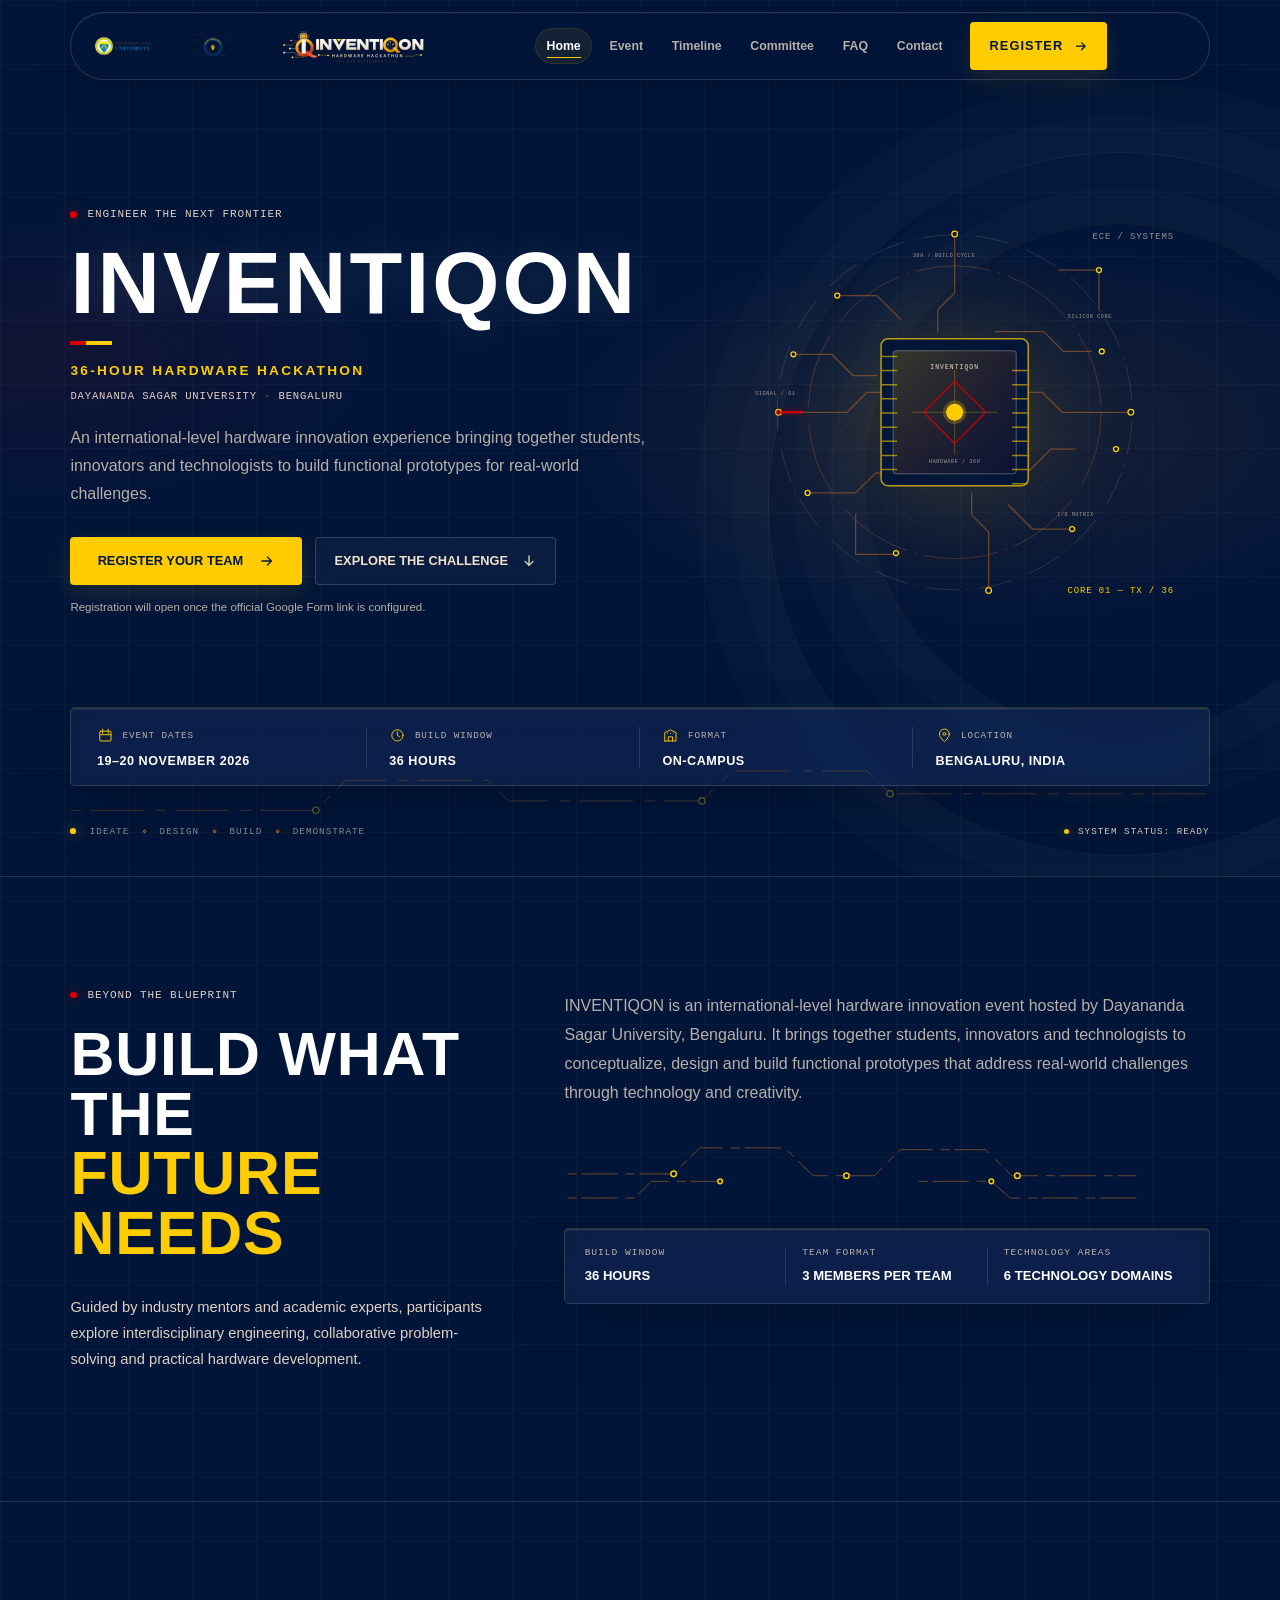
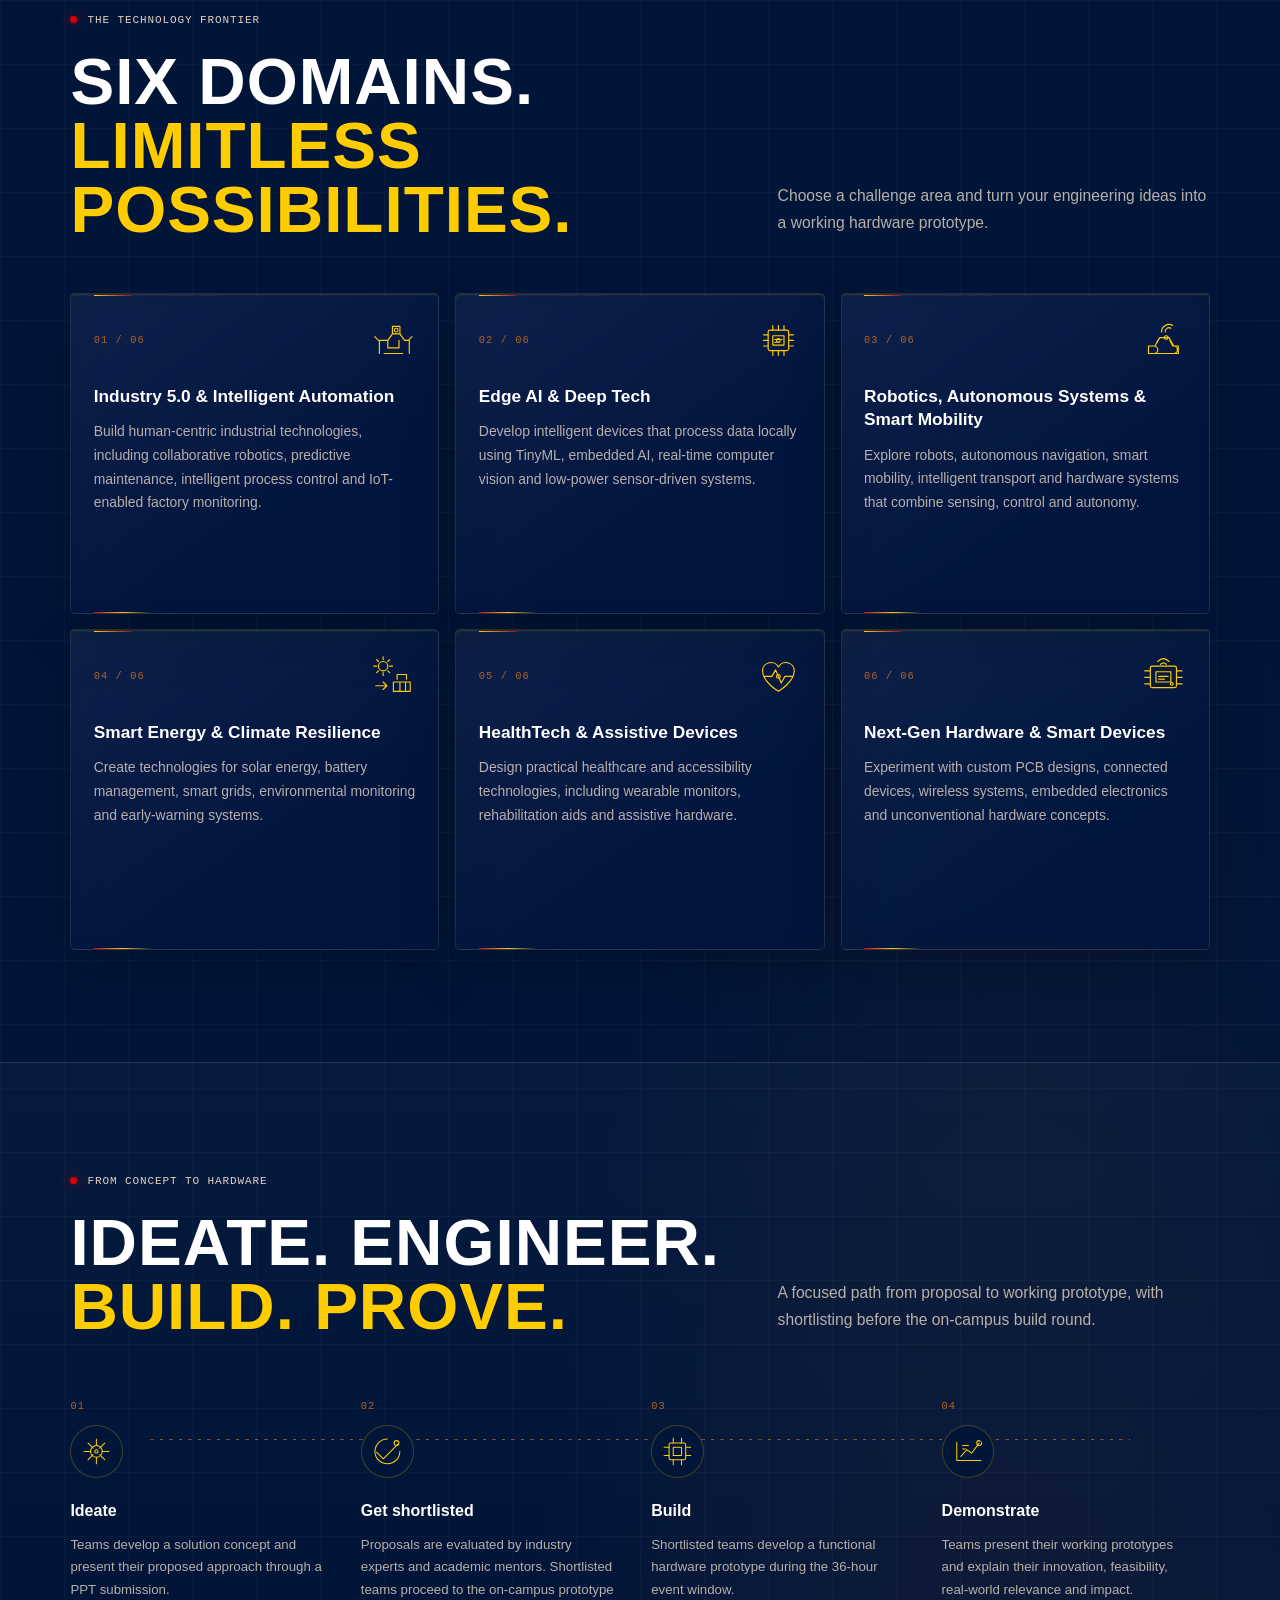
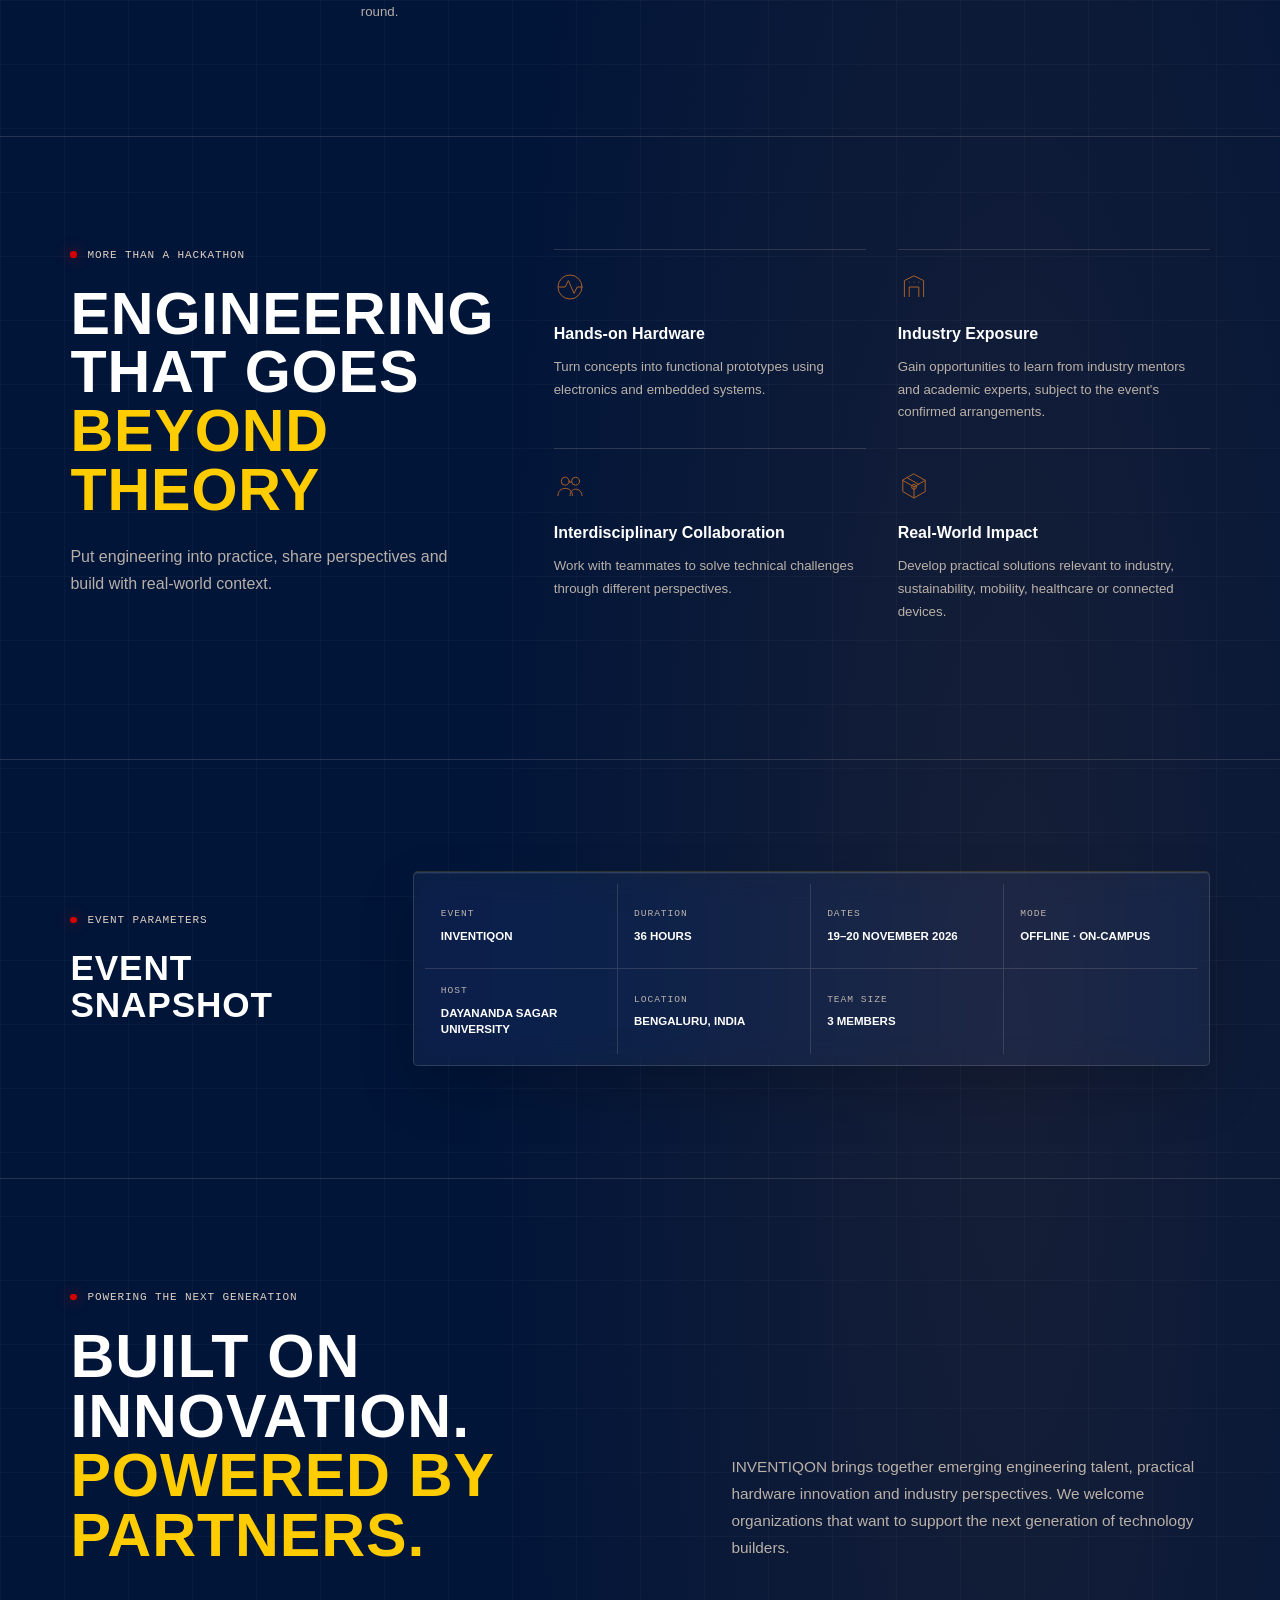
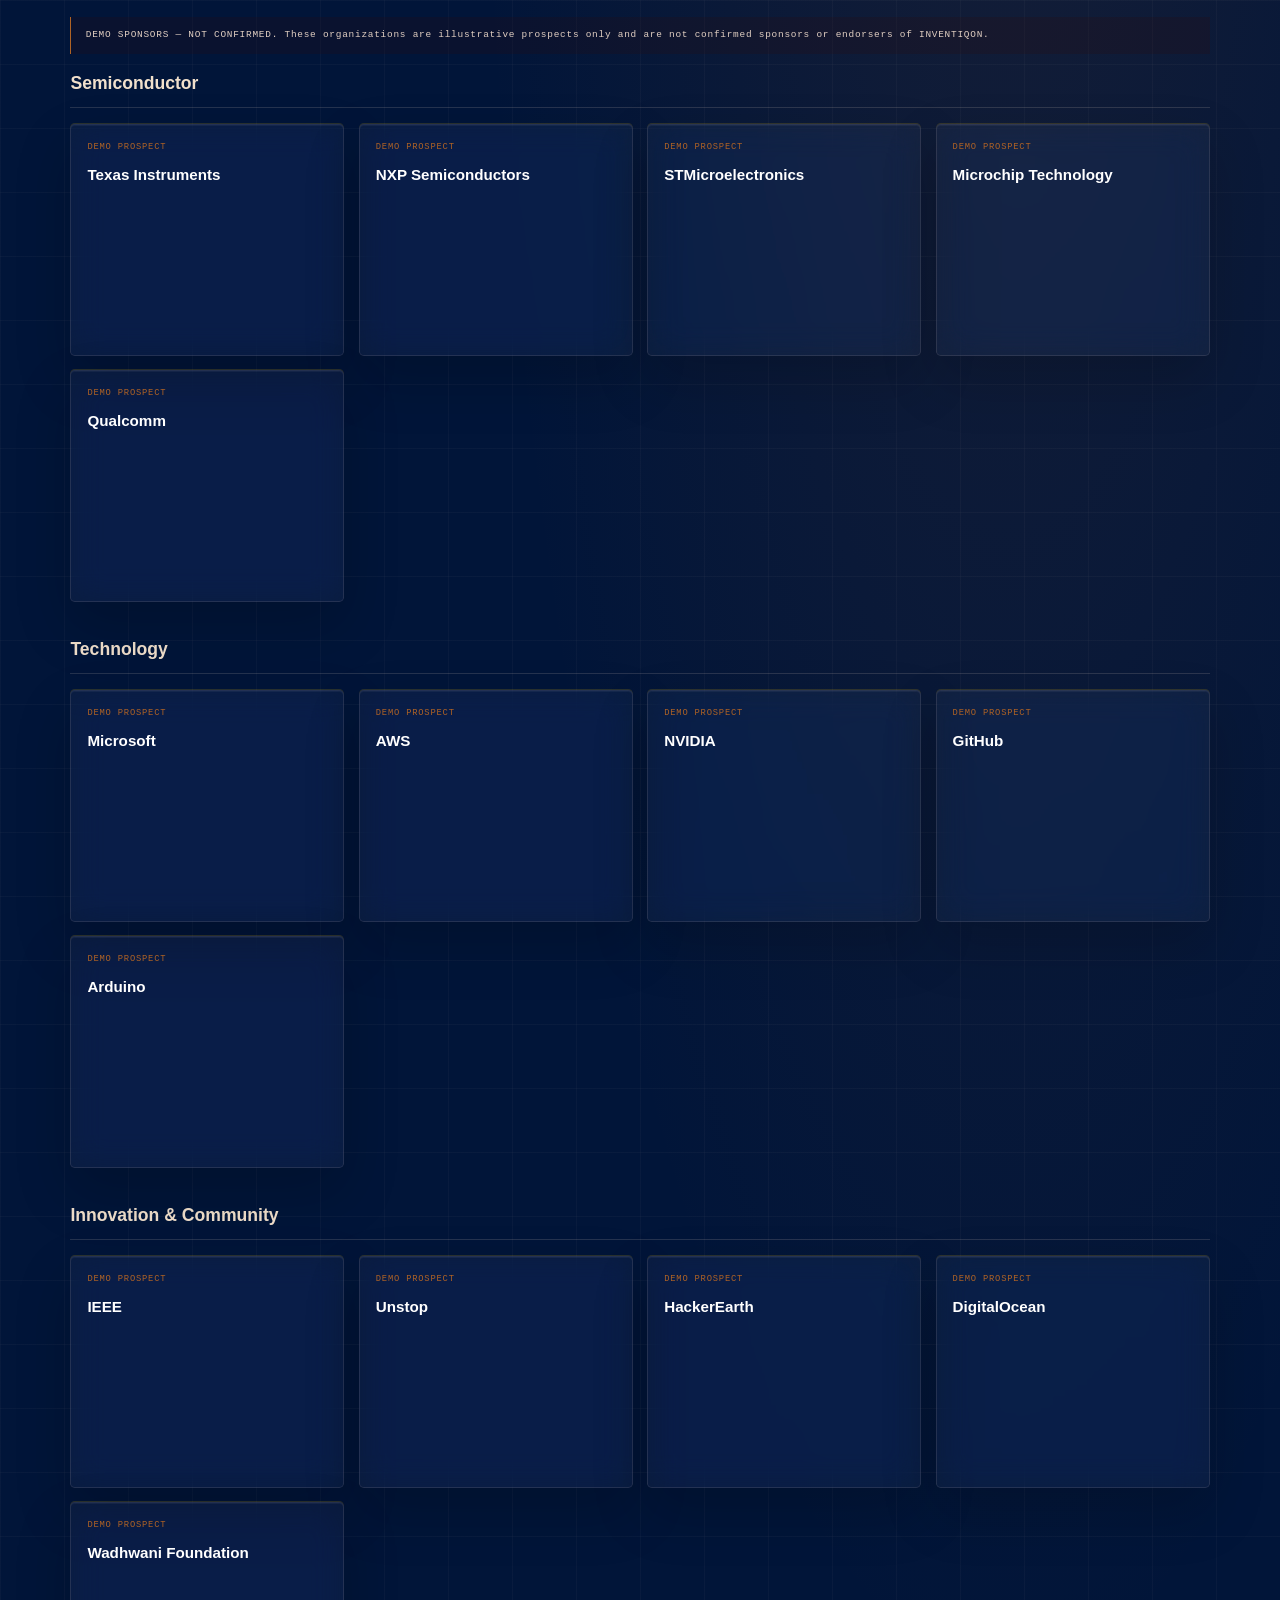
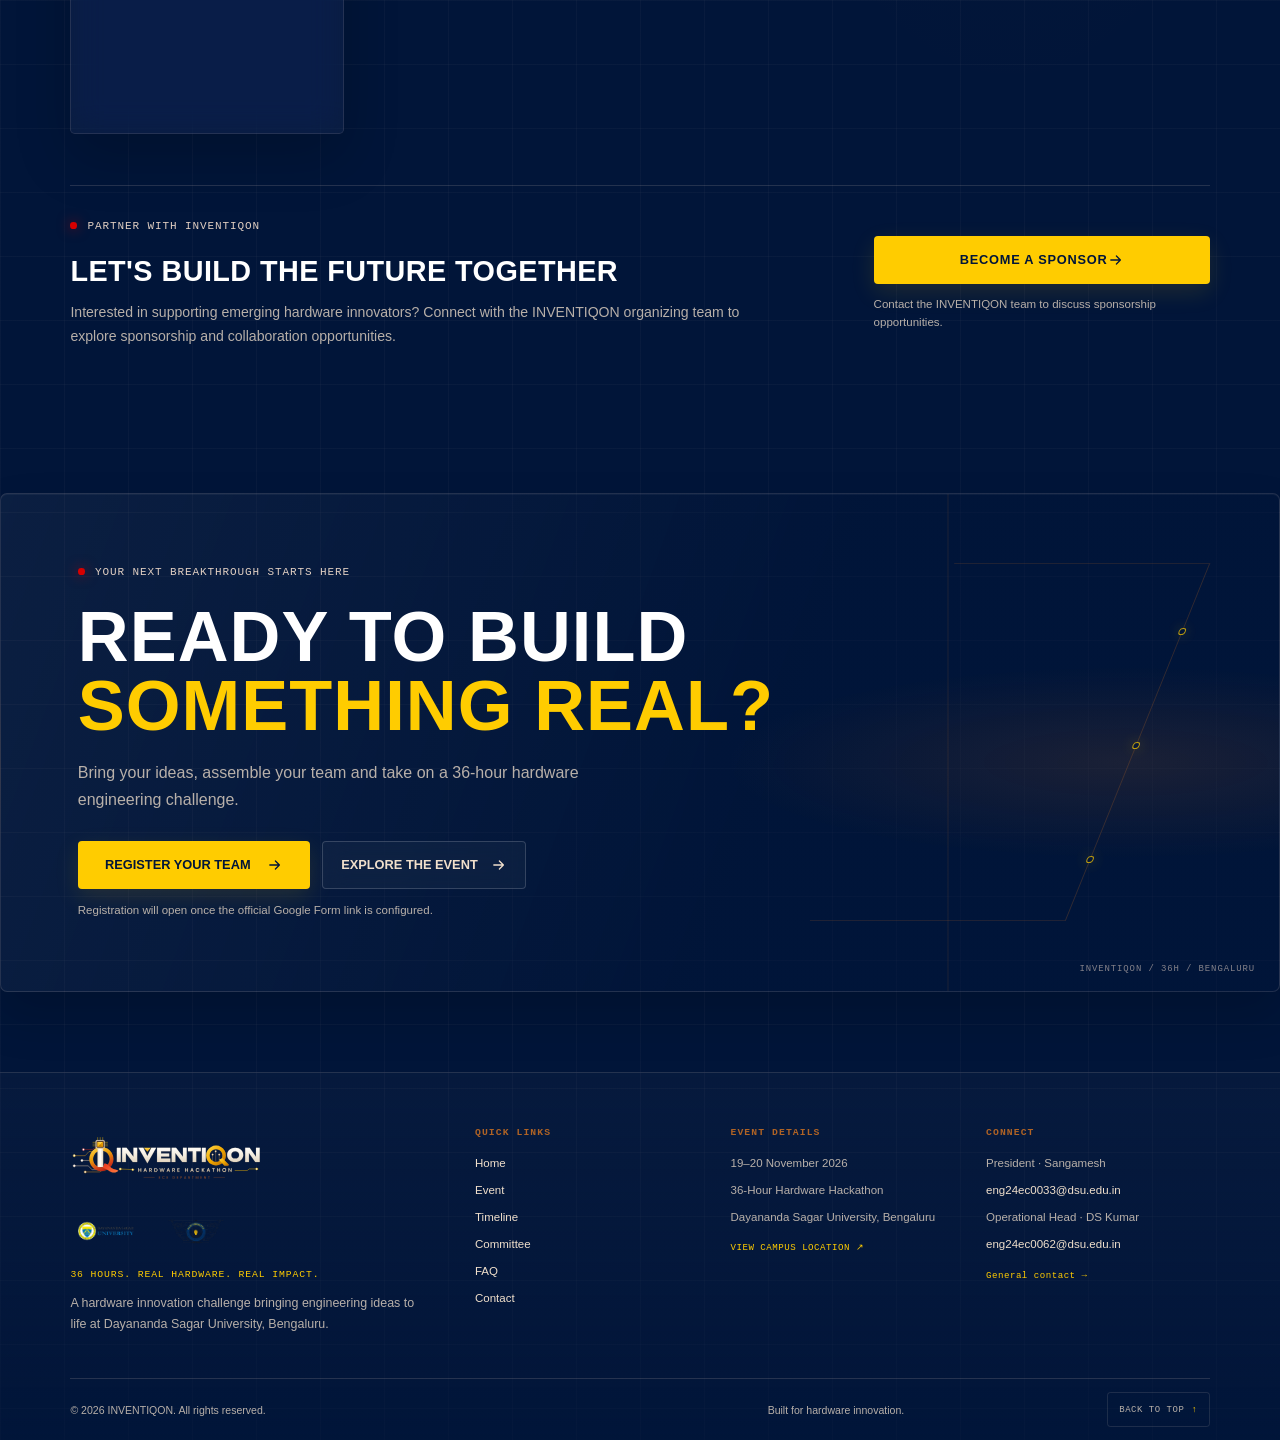
==== index.html @ 77118f6e "Initial commit" ====
<!doctype html>
<html lang="en">
<head>
  <meta charset="utf-8">
  <meta name="viewport" content="width=device-width, initial-scale=1">
  <meta name="theme-color" content="#011539">
  <link rel="icon" type="image/svg+xml" href="assets/images/inventiqon-favicon.svg">
  <meta name="description" content="INVENTIQON is a 36-hour hardware hackathon at Dayananda Sagar University, Bengaluru, on 19–20 November 2026.">
  <title>INVENTIQON | Hardware, in motion</title>
  <link rel="stylesheet" href="css/style.css">
  <link rel="stylesheet" href="css/components.css">
  <link rel="stylesheet" href="css/responsive.css">
  <script src="js/animations.js"></script>
  <script src="js/config.js" defer></script>
  <script src="js/main.js" defer></script>
</head>
<body data-page="home">
  <p class="visually-hidden" data-loader-announcement role="status" aria-live="polite" aria-atomic="true">Preparing the INVENTIQON experience.</p>
  <div class="system-loader" data-system-loader data-loader-stage="0" aria-hidden="true">
    <div class="loader-grid"></div>
    <div class="loader-light-sweep"></div>
    <svg class="loader-circuit" viewBox="0 0 1440 900" preserveAspectRatio="none" focusable="false">
      <g class="loader-traces" fill="none" stroke-linecap="round" stroke-linejoin="round">
        <path d="M-20 260h220l58 58h175l50-50h155" />
        <path d="M1460 210h-196l-74 74h-110l-45 45h-95" />
        <path d="M-20 650h242l82-82h132l55-55h112" />
        <path d="M1460 690h-244l-72-72h-105l-64-64h-93" />
        <path d="M720 -20v135l-44 44v96" />
        <path d="M720 920V790l54-54v-92" />
      </g>
      <g class="loader-nodes">
        <circle cx="200" cy="260" r="4" /><circle cx="638" cy="326" r="4" />
        <circle cx="1176" cy="210" r="4" /><circle cx="940" cy="374" r="4" />
        <circle cx="222" cy="650" r="4" /><circle cx="603" cy="513" r="4" />
        <circle cx="1216" cy="690" r="4" /><circle cx="882" cy="554" r="4" />
        <circle cx="720" cy="211" r="4" /><circle cx="774" cy="644" r="4" />
      </g>
    </svg>
    <div class="loader-content">
      <p class="loader-kicker">HARDWARE / DEEP TECH / 2026</p>
      <img class="loader-logo" src="assets/images/inventiqon-logo.svg" alt="INVENTIQON Logo">
      <p class="loader-subtitle">36-HOUR HARDWARE HACKATHON</p>
      <p class="loader-host">DAYANANDA SAGAR UNIVERSITY <span aria-hidden="true">·</span> BENGALURU</p>
      <div class="loader-power" aria-hidden="true">
        <div class="loader-track"><span class="loader-track-fill"></span><i></i><i></i><i></i><i></i></div>
        <div class="loader-stages">
          <span class="is-current">INITIALIZING SYSTEM</span>
          <span>CALIBRATING CIRCUITS</span>
          <span>SYSTEM READY</span>
        </div>
      </div>
    </div>
    <span class="loader-scanline" aria-hidden="true"></span>
  </div>

  <a class="skip-link" href="#main-content">Skip to content</a>

  <header class="site-header" id="page-top" data-site-header>
    <a class="brand" href="index.html" aria-label="INVENTIQON home">
      <span class="institution-logos">
        <span class="institution-logo-item"><img class="institution-logo-image" src="assets/images/logos/dsu-logo.png" alt="Dayananda Sagar University logo"><span class="institution-logo-name"></span></span>
        <span class="institution-logo-item"><img class="institution-logo-image" src="assets/images/logos/ece-club-logo.png" alt="ECE Technical Club logo"><span class="institution-logo-name"></span></span>
      </span>
      <img class="brand-logo" src="assets/images/inventiqon-logo.svg" alt="INVENTIQON Logo">
    </a>
    <nav class="site-nav" id="primary-navigation" aria-label="Main navigation">
      <div class="nav-links">
        <a class="nav-link" data-nav="home" href="index.html">Home</a>
        <a class="nav-link" data-nav="event" href="event.html">Event</a>
        <a class="nav-link" data-nav="timeline" href="timeline.html">Timeline</a>
        <a class="nav-link" data-nav="committee" href="committee.html">Committee</a>
        <a class="nav-link" data-nav="faq" href="faq.html">FAQ</a>
        <a class="nav-link" data-nav="contact" href="contact.html">Contact</a>
      </div>
      <div class="nav-actions">
        <button class="button button-primary nav-register" data-registration-trigger data-registration-message="nav-registration-status" type="button" aria-describedby="nav-registration-status">
          <span>REGISTER</span>
          <svg aria-hidden="true" viewBox="0 0 20 20" focusable="false"><path d="M3.5 10h12m-5-5 5 5-5 5" /></svg>
        </button>
        <span class="nav-registration-note visually-hidden" id="nav-registration-status" data-registration-status role="status" aria-live="polite" aria-atomic="true">Registration will open once the official Google Form link is configured.</span>
      </div>
    </nav>
    <button class="menu-toggle" type="button" aria-label="Open navigation menu" aria-expanded="false" aria-controls="primary-navigation">
      <span class="menu-icon" aria-hidden="true"><span></span><span></span></span>
    </button>
  </header>

  <main id="main-content">
    <section class="hero-section page-shell" aria-labelledby="hero-title">
      <div class="hero-atmosphere" aria-hidden="true"></div>
      <div class="hero-copy reveal-stagger">
        <p class="eyebrow" data-reveal><span class="signal-dot" aria-hidden="true"></span> ENGINEER THE NEXT FRONTIER</p>
        <h1 class="hero-title" id="hero-title" data-reveal>INVENTIQON</h1>
        <p class="hero-event-type" data-reveal>36-HOUR HARDWARE HACKATHON</p>
        <p class="hero-host" data-reveal>DAYANANDA SAGAR UNIVERSITY <span aria-hidden="true">·</span> BENGALURU</p>
        <p class="hero-description" data-reveal>An international-level hardware innovation experience bringing together students, innovators and technologists to build functional prototypes for real-world challenges.</p>
        <div class="hero-actions" data-reveal>
          <button class="button button-primary register-button" data-registration-trigger data-registration-message="registration-status" type="button" aria-describedby="registration-status">
            <span>REGISTER YOUR TEAM</span>
            <svg aria-hidden="true" viewBox="0 0 20 20" focusable="false"><path d="M3.5 10h12m-5-5 5 5-5 5" /></svg>
          </button>
          <a class="button button-secondary" href="#challenge">
            <span>EXPLORE THE CHALLENGE</span>
            <svg aria-hidden="true" viewBox="0 0 20 20" focusable="false"><path d="M10 3.5v12m-5-5 5 5 5-5" /></svg>
          </a>
        </div>
        <p class="registration-note" id="registration-status" data-registration-status role="status" aria-live="polite">Registration will open once the official Google Form link is configured.</p>
      </div>

      <figure class="hero-visual animate-fade-in" data-reveal aria-label="Original INVENTIQON microchip and circuit illustration">
        <svg class="chip-illustration" viewBox="0 0 720 620" role="img" aria-labelledby="chip-title chip-description" focusable="false">
          <title id="chip-title">INVENTIQON hardware innovation core</title>
          <desc id="chip-description">A central semiconductor die connected to concentric circuit rings, fine board traces and signal nodes.</desc>
          <defs>
            <linearGradient id="die-light" x1="0" y1="0" x2="1" y2="1">
              <stop offset="0" stop-color="#FFCC00" stop-opacity="0.2" />
              <stop offset="1" stop-color="#D70000" stop-opacity="0.04" />
            </linearGradient>
            <radialGradient id="core-light">
              <stop offset="0" stop-color="#FFCC00" stop-opacity="0.16" />
              <stop offset="1" stop-color="#011539" stop-opacity="0" />
            </radialGradient>
          </defs>
          <circle class="chip-halo" cx="360" cy="310" r="286" />
          <circle class="chip-ring chip-ring-outer" cx="360" cy="310" r="251" />
          <circle class="chip-ring chip-ring-mid" cx="360" cy="310" r="207" />
          <circle class="chip-ring chip-ring-inner" cx="360" cy="310" r="163" />
          <circle class="chip-core-glow" cx="360" cy="310" r="160" />
          <g class="chip-traces">
            <path d="M111 310H208l28-28h39m334 28h-97l-28-28h-39" />
            <path d="M132 228h54l30 30h34m280 104h-34l-30 30h-54" />
            <path d="M194 145h56l34 34m152 262 34 34h56" />
            <path d="M360 58v83l-24 24v31m48 228v31l24 24v83" />
            <path d="M152 424h68l28-28h39m266-172h-39l-28-28h-68" />
            <path d="M507 109h57v57m-344 288v57h57" />
          </g>
          <g class="chip-nodes">
            <circle cx="111" cy="310" r="4" /><circle cx="609" cy="310" r="4" />
            <circle cx="132" cy="228" r="3.5" /><circle cx="588" cy="362" r="3.5" />
            <circle cx="194" cy="145" r="3.5" /><circle cx="526" cy="475" r="3.5" />
            <circle cx="360" cy="58" r="4" /><circle cx="408" cy="562" r="4" />
            <circle cx="152" cy="424" r="3.5" /><circle cx="568" cy="224" r="3.5" />
            <circle cx="564" cy="109" r="3.5" /><circle cx="277" cy="509" r="3.5" />
          </g>
          <path class="chip-signal" d="M109 310h115l24-24h42" />
          <g class="chip-die">
            <rect class="die-frame" x="256" y="206" width="208" height="208" rx="10" />
            <rect class="die-inner" x="273" y="223" width="174" height="174" rx="4" />
            <path class="die-cross" d="M300 310h120M360 250v120" />
            <path class="die-diamond" d="m360 266 44 44-44 44-44-44z" />
            <circle class="die-node" cx="360" cy="310" r="12" />
            <text class="die-label" x="360" y="249" text-anchor="middle">INVENTIQON</text>
            <text class="die-code" x="360" y="382" text-anchor="middle">HARDWARE / 36H</text>
            <path class="die-pin" d="M278 231h-20m20 20h-20m20 20h-20m20 20h-20m20 20h-20m20 20h-20m20 20h-20m20 20h-20m20 20h-20m184-140h20m-20 20h20m-20 20h20m-20 20h20m-20 20h20m-20 20h20m-20 20h20m-20 20h20m-20 20h20" />
          </g>
          <g class="chip-annotation">
            <text x="78" y="286">SIGNAL / 01</text>
            <text x="520" y="177">SILICON CORE</text>
            <text x="505" y="457">I/O MATRIX</text>
            <text x="301" y="91">36H / BUILD CYCLE</text>
          </g>
        </svg>
        <span class="visual-index visual-index-top" aria-hidden="true">ECE / SYSTEMS</span>
        <span class="visual-index visual-index-bottom" aria-hidden="true">CORE 01 — TX / 36</span>
      </figure>

      <dl class="hero-facts glass-panel" aria-label="Event details" data-reveal>
        <div class="hero-fact">
          <dt>
            <svg aria-hidden="true" viewBox="0 0 24 24" focusable="false"><rect x="4" y="6" width="16" height="14" rx="1" /><path d="M8 3v6m8-6v6M4 11h16" /></svg>
            EVENT DATES
          </dt>
          <dd>19–20 NOVEMBER 2026</dd>
          <svg class="sponsor-heading-circuit" viewBox="0 0 1440 120" aria-hidden="true" focusable="false"><path d="M0 82h310l38-38h180l26 26h245l38-38h171l29 29h403"/><circle cx="310" cy="82" r="4"/><circle cx="799" cy="70" r="4"/><circle cx="1037" cy="61" r="4"/></svg>
        </div>
        <div class="hero-fact">
          <dt>
            <svg aria-hidden="true" viewBox="0 0 24 24" focusable="false"><circle cx="12" cy="12" r="8" /><path d="M12 7v5l3 2" /></svg>
            BUILD WINDOW
          </dt>
          <dd>36 HOURS</dd>
        </div>
        <div class="hero-fact">
          <dt>
            <svg aria-hidden="true" viewBox="0 0 24 24" focusable="false"><path d="M4 20V8l8-4 8 4v12H4Z" /><path d="M9 20v-6h6v6M8 9h.01M12 9h.01M16 9h.01" /></svg>
            FORMAT
          </dt>
          <dd>ON-CAMPUS</dd>
        </div>
        <div class="hero-fact">
          <dt>
            <svg aria-hidden="true" viewBox="0 0 24 24" focusable="false"><path d="M19 10c0 5-7 11-7 11S5 15 5 10a7 7 0 1 1 14 0Z" /><circle cx="12" cy="10" r="2" /></svg>
            LOCATION
          </dt>
          <dd>BENGALURU, INDIA</dd>
        </div>
      </dl>

      <div class="hero-microstrip" aria-label="Ideate, design, build, demonstrate. System status ready.">
        <p><span class="microstrip-light" aria-hidden="true"></span> IDEATE <i></i> DESIGN <i></i> BUILD <i></i> DEMONSTRATE</p>
        <p class="system-ready"><span aria-hidden="true"></span> SYSTEM STATUS: READY</p>
      </div>
    </section>

    <section class="challenge-section page-shell" id="challenge" aria-labelledby="challenge-title">
      <div class="challenge-heading" data-reveal>
        <p class="eyebrow"><span class="signal-dot" aria-hidden="true"></span> BEYOND THE BLUEPRINT</p>
        <h2 id="challenge-title">BUILD WHAT THE<br><span>FUTURE NEEDS</span></h2>
        <p class="challenge-supporting">Guided by industry mentors and academic experts, participants explore interdisciplinary engineering, collaborative problem-solving and practical hardware development.</p>
      </div>
      <div class="challenge-content">
        <p class="challenge-description" data-reveal>INVENTIQON is an international-level hardware innovation event hosted by Dayananda Sagar University, Bengaluru. It brings together students, innovators and technologists to conceptualize, design and build functional prototypes that address real-world challenges through technology and creativity.</p>
        <svg class="challenge-schematic" viewBox="0 0 620 86" aria-hidden="true" focusable="false">
          <path d="M4 44h114l28-28h92l30 30h66l28-28h92l28 28h134" />
          <path d="M4 70h72l18-18h74m214 0h78l20 18h136" />
          <circle cx="118" cy="44" r="3" /><circle cx="304" cy="46" r="3" /><circle cx="488" cy="46" r="3" />
          <circle cx="168" cy="52" r="2.5" /><circle cx="460" cy="52" r="2.5" />
        </svg>
        <dl class="challenge-stats glass-panel reveal-stagger" aria-label="Event at a glance">
          <div class="challenge-stat reveal-on-scroll"><dt>BUILD WINDOW</dt><dd>36 HOURS</dd></div>
          <div class="challenge-stat reveal-on-scroll"><dt>TEAM FORMAT</dt><dd>3 MEMBERS PER TEAM</dd></div>
          <div class="challenge-stat reveal-on-scroll"><dt>TECHNOLOGY AREAS</dt><dd>6 TECHNOLOGY DOMAINS</dd></div>
        </dl>
      </div>
    </section>

    <section class="domains-section page-shell" id="domains" aria-labelledby="domains-title">
      <header class="section-heading" data-reveal>
        <div>
          <p class="eyebrow"><span class="signal-dot" aria-hidden="true"></span> THE TECHNOLOGY FRONTIER</p>
          <h2 id="domains-title">SIX DOMAINS.<br><span>LIMITLESS POSSIBILITIES.</span></h2>
        </div>
        <p class="section-intro">Choose a challenge area and turn your engineering ideas into a working hardware prototype.</p>
      </header>
      <div class="domain-cards reveal-stagger">
        <article class="domain-card glass-panel reveal-on-scroll">
          <div class="domain-card-top"><span class="domain-number">01 / 06</span><svg class="domain-icon" aria-hidden="true" viewBox="0 0 48 48" focusable="false"><path d="M9 38V24h9l5-7h8l5 7h5v14M18 24v8h12v-8M14 38h20M23 17V9h8v8M8 24l-4-4m36 4 4-4"/><circle cx="27" cy="13" r="2"/></svg></div>
          <h3>Industry 5.0 &amp; Intelligent Automation</h3>
          <p>Build human-centric industrial technologies, including collaborative robotics, predictive maintenance, intelligent process control and IoT-enabled factory monitoring.</p>
          <span class="domain-card-signal" aria-hidden="true"></span>
        </article>
        <article class="domain-card glass-panel reveal-on-scroll">
          <div class="domain-card-top"><span class="domain-number">02 / 06</span><svg class="domain-icon" aria-hidden="true" viewBox="0 0 48 48" focusable="false"><rect x="13" y="13" width="22" height="22" rx="2"/><path d="M18 19h12v10H18zM20 23h8m-8 3h5M18 8v5m6-5v5m6-5v5m-12 22v5m6-5v5m6-5v5M8 18h5m-5 6h5m-5 6h5m22-12h5m-5 6h5m-5 6h5"/><circle cx="24" cy="24" r="2"/></svg></div>
          <h3>Edge AI &amp; Deep Tech</h3>
          <p>Develop intelligent devices that process data locally using TinyML, embedded AI, real-time computer vision and low-power sensor-driven systems.</p>
          <span class="domain-card-signal" aria-hidden="true"></span>
        </article>
        <article class="domain-card glass-panel reveal-on-scroll">
          <div class="domain-card-top"><span class="domain-number">03 / 06</span><svg class="domain-icon" aria-hidden="true" viewBox="0 0 48 48" focusable="false"><path d="M8 30h7l5-9h10l5 9h5v8H8zM15 30l3-6m16 6-3-6M14 38a4 4 0 1 0 0-8m21 8a4 4 0 1 0 0-8M22 15a8 8 0 0 1 12-7m-8 7a4 4 0 0 1 6-4"/><circle cx="27" cy="21" r="2"/></svg></div>
          <h3>Robotics, Autonomous Systems &amp; Smart Mobility</h3>
          <p>Explore robots, autonomous navigation, smart mobility, intelligent transport and hardware systems that combine sensing, control and autonomy.</p>
          <span class="domain-card-signal" aria-hidden="true"></span>
        </article>
        <article class="domain-card glass-panel reveal-on-scroll">
          <div class="domain-card-top"><span class="domain-number">04 / 06</span><svg class="domain-icon" aria-hidden="true" viewBox="0 0 48 48" focusable="false"><circle cx="13" cy="13" r="5"/><path d="M13 3v3m0 14v3M3 13h3m14 0h3m-17-7 2 2m10 10 2 2m0-14-2 2M8 18l-2 2M24 30h18v10H24zM28 27v-5h10v5m-7 3v10m6-10v10M5 34h12m-4-4 4 4-4 4"/></svg></div>
          <h3>Smart Energy &amp; Climate Resilience</h3>
          <p>Create technologies for solar energy, battery management, smart grids, environmental monitoring and early-warning systems.</p>
          <span class="domain-card-signal" aria-hidden="true"></span>
        </article>
        <article class="domain-card glass-panel reveal-on-scroll">
          <div class="domain-card-top"><span class="domain-number">05 / 06</span><svg class="domain-icon" aria-hidden="true" viewBox="0 0 48 48" focusable="false"><path d="M24 40S7 30 7 18a9 9 0 0 1 17-4 9 9 0 0 1 17 4c0 12-17 22-17 22Z"/><path d="M9 24h8l4-7 6 14 4-7h8"/><circle cx="24" cy="24" r="2"/></svg></div>
          <h3>HealthTech &amp; Assistive Devices</h3>
          <p>Design practical healthcare and accessibility technologies, including wearable monitors, rehabilitation aids and assistive hardware.</p>
          <span class="domain-card-signal" aria-hidden="true"></span>
        </article>
        <article class="domain-card glass-panel reveal-on-scroll">
          <div class="domain-card-top"><span class="domain-number">06 / 06</span><svg class="domain-icon" aria-hidden="true" viewBox="0 0 48 48" focusable="false"><rect x="10" y="13" width="28" height="23" rx="2"/><path d="M16 19h16v11H16zM4 18h6m-6 7h6m-6 7h6m28-14h6m-6 7h6m-6 7h6M19 24h10m-10 3h6M18 8c4-4 8-4 12 0m-9 3c2-2 4-2 6 0"/><circle cx="33" cy="32" r="1.5"/></svg></div>
          <h3>Next-Gen Hardware &amp; Smart Devices</h3>
          <p>Experiment with custom PCB designs, connected devices, wireless systems, embedded electronics and unconventional hardware concepts.</p>
          <span class="domain-card-signal" aria-hidden="true"></span>
        </article>
      </div>
    </section>

    <section class="experience-section page-shell" id="experience" aria-labelledby="experience-title">
      <header class="section-heading experience-heading" data-reveal>
        <div>
          <p class="eyebrow"><span class="signal-dot" aria-hidden="true"></span> FROM CONCEPT TO HARDWARE</p>
          <h2 id="experience-title">IDEATE. ENGINEER.<br><span>BUILD. PROVE.</span></h2>
        </div>
        <p class="section-intro">A focused path from proposal to working prototype, with shortlisting before the on-campus build round.</p>
      </header>
      <ol class="process-list reveal-stagger">
        <li class="process-step reveal-on-scroll">
          <span class="process-index">01</span>
          <svg aria-hidden="true" viewBox="0 0 40 40" focusable="false"><path d="M20 5v8m0 14v8M5 20h8m14 0h8M10 10l6 6m8 8 6 6m0-20-6 6m-8 8-6 6"/><circle cx="20" cy="20" r="7"/><circle cx="20" cy="20" r="2"/></svg>
          <h3>Ideate</h3>
          <p>Teams develop a solution concept and present their proposed approach through a PPT submission.</p>
        </li>
        <li class="process-step reveal-on-scroll">
          <span class="process-index">02</span>
          <svg aria-hidden="true" viewBox="0 0 40 40" focusable="false"><path d="m7 21 8 8L33 11"/><path d="M20 5a15 15 0 1 0 15 15"/><circle cx="31" cy="10" r="3"/></svg>
          <h3>Get shortlisted</h3>
          <p>Proposals are evaluated by industry experts and academic mentors. Shortlisted teams proceed to the on-campus prototype round.</p>
        </li>
        <li class="process-step reveal-on-scroll">
          <span class="process-index">03</span>
          <svg aria-hidden="true" viewBox="0 0 40 40" focusable="false"><rect x="10" y="10" width="20" height="20" rx="2"/><path d="M15 15h10v10H15zM15 4v6m10-6v6M15 30v6m10-6v6M4 15h6m-6 10h6m20-10h6m-6 10h6"/></svg>
          <h3>Build</h3>
          <p>Shortlisted teams develop a functional hardware prototype during the 36-hour event window.</p>
        </li>
        <li class="process-step reveal-on-scroll">
          <span class="process-index">04</span>
          <svg aria-hidden="true" viewBox="0 0 40 40" focusable="false"><path d="M6 31V9m0 22h29M11 26l7-8 6 4 9-12"/><circle cx="33" cy="10" r="3"/><path d="M13 13h7m-7 4h4"/></svg>
          <h3>Demonstrate</h3>
          <p>Teams present their working prototypes and explain their innovation, feasibility, real-world relevance and impact.</p>
        </li>
      </ol>
    </section>

    <section class="benefits-section page-shell" id="benefits" aria-labelledby="benefits-title">
      <div class="benefits-heading" data-reveal>
        <p class="eyebrow"><span class="signal-dot" aria-hidden="true"></span> MORE THAN A HACKATHON</p>
        <h2 id="benefits-title">ENGINEERING THAT GOES <span>BEYOND THEORY</span></h2>
        <p>Put engineering into practice, share perspectives and build with real-world context.</p>
      </div>
      <div class="benefit-grid reveal-stagger">
        <article class="benefit-block reveal-on-scroll">
          <svg aria-hidden="true" viewBox="0 0 40 40" focusable="false"><path d="M6 20h8l4-8 7 16 4-8h5"/><circle cx="20" cy="20" r="15"/></svg>
          <h3>Hands-on Hardware</h3>
          <p>Turn concepts into functional prototypes using electronics and embedded systems.</p>
        </article>
        <article class="benefit-block reveal-on-scroll">
          <svg aria-hidden="true" viewBox="0 0 40 40" focusable="false"><path d="M8 32V12l12-6 12 6v20M14 32V20h12v12M14 14h.01M20 14h.01M26 14h.01"/></svg>
          <h3>Industry Exposure</h3>
          <p>Gain opportunities to learn from industry mentors and academic experts, subject to the event's confirmed arrangements.</p>
        </article>
        <article class="benefit-block reveal-on-scroll">
          <svg aria-hidden="true" viewBox="0 0 40 40" focusable="false"><circle cx="14" cy="14" r="5"/><circle cx="27" cy="14" r="5"/><path d="M5 32c0-6 4-9 9-9s9 3 9 9m-3 0c0-5 3-8 7-8s8 3 8 8M19 15h3"/></svg>
          <h3>Interdisciplinary Collaboration</h3>
          <p>Work with teammates to solve technical challenges through different perspectives.</p>
        </article>
        <article class="benefit-block reveal-on-scroll">
          <svg aria-hidden="true" viewBox="0 0 40 40" focusable="false"><path d="M20 5 34 13v14l-14 8-14-8V13zM6 13l14 8 14-8M20 21v14m-8-25 14 8"/><circle cx="20" cy="21" r="3"/></svg>
          <h3>Real-World Impact</h3>
          <p>Develop practical solutions relevant to industry, sustainability, mobility, healthcare or connected devices.</p>
        </article>
      </div>
    </section>

    <section class="snapshot-section page-shell" id="event-snapshot" aria-labelledby="snapshot-title">
      <div class="snapshot-heading" data-reveal>
        <p class="eyebrow"><span class="signal-dot" aria-hidden="true"></span> EVENT PARAMETERS</p>
        <h2 id="snapshot-title">EVENT SNAPSHOT</h2>
      </div>
      <dl class="snapshot-panel glass-panel reveal-stagger">
        <div class="snapshot-item reveal-on-scroll"><dt>EVENT</dt><dd>INVENTIQON</dd></div>
        <div class="snapshot-item reveal-on-scroll"><dt>DURATION</dt><dd>36 HOURS</dd></div>
        <div class="snapshot-item reveal-on-scroll"><dt>DATES</dt><dd>19–20 NOVEMBER 2026</dd></div>
        <div class="snapshot-item reveal-on-scroll"><dt>MODE</dt><dd>OFFLINE · ON-CAMPUS</dd></div>
        <div class="snapshot-item reveal-on-scroll"><dt>HOST</dt><dd>DAYANANDA SAGAR UNIVERSITY</dd></div>
        <div class="snapshot-item reveal-on-scroll"><dt>LOCATION</dt><dd>BENGALURU, INDIA</dd></div>
        <div class="snapshot-item reveal-on-scroll"><dt>TEAM SIZE</dt><dd>3 MEMBERS</dd></div>
      </dl>
    </section>

    <section class="sponsors-section page-shell" id="sponsors" aria-labelledby="sponsors-title">
      <header class="sponsors-heading" data-reveal>
        <div class="sponsors-title-copy">
          <p class="eyebrow"><span class="signal-dot" aria-hidden="true"></span> POWERING THE NEXT GENERATION</p>
          <h2 id="sponsors-title">BUILT ON INNOVATION.<br><span>POWERED BY PARTNERS.</span></h2>
        </div>
        <p class="sponsors-intro">INVENTIQON brings together emerging engineering talent, practical hardware innovation and industry perspectives. We welcome organizations that want to support the next generation of technology builders.</p>
      </header>
      <div class="sponsor-showcase">
        <p class="sponsor-preview-notice" role="note">DEMO SPONSORS — NOT CONFIRMED. These organizations are illustrative prospects only and are not confirmed sponsors or endorsers of INVENTIQON.</p>
        <section class="sponsor-category-section" aria-labelledby="sponsor-semiconductor-title">
          <h3 class="sponsor-category-heading" id="sponsor-semiconductor-title">Semiconductor</h3>
          <div class="sponsor-card-grid">
            <article class="sponsor-card glass-panel"><p class="sponsor-card-category">DEMO PROSPECT</p><div class="sponsor-card-details"><h4>Texas Instruments</h4></div></article>
            <article class="sponsor-card glass-panel"><p class="sponsor-card-category">DEMO PROSPECT</p><div class="sponsor-card-details"><h4>NXP Semiconductors</h4></div></article>
            <article class="sponsor-card glass-panel"><p class="sponsor-card-category">DEMO PROSPECT</p><div class="sponsor-card-details"><h4>STMicroelectronics</h4></div></article>
            <article class="sponsor-card glass-panel"><p class="sponsor-card-category">DEMO PROSPECT</p><div class="sponsor-card-details"><h4>Microchip Technology</h4></div></article>
            <article class="sponsor-card glass-panel"><p class="sponsor-card-category">DEMO PROSPECT</p><div class="sponsor-card-details"><h4>Qualcomm</h4></div></article>
          </div>
        </section>
        <section class="sponsor-category-section" aria-labelledby="sponsor-technology-title">
          <h3 class="sponsor-category-heading" id="sponsor-technology-title">Technology</h3>
          <div class="sponsor-card-grid">
            <article class="sponsor-card glass-panel"><p class="sponsor-card-category">DEMO PROSPECT</p><div class="sponsor-card-details"><h4>Microsoft</h4></div></article>
            <article class="sponsor-card glass-panel"><p class="sponsor-card-category">DEMO PROSPECT</p><div class="sponsor-card-details"><h4>AWS</h4></div></article>
            <article class="sponsor-card glass-panel"><p class="sponsor-card-category">DEMO PROSPECT</p><div class="sponsor-card-details"><h4>NVIDIA</h4></div></article>
            <article class="sponsor-card glass-panel"><p class="sponsor-card-category">DEMO PROSPECT</p><div class="sponsor-card-details"><h4>GitHub</h4></div></article>
            <article class="sponsor-card glass-panel"><p class="sponsor-card-category">DEMO PROSPECT</p><div class="sponsor-card-details"><h4>Arduino</h4></div></article>
          </div>
        </section>
        <section class="sponsor-category-section" aria-labelledby="sponsor-innovation-title">
          <h3 class="sponsor-category-heading" id="sponsor-innovation-title">Innovation &amp; Community</h3>
          <div class="sponsor-card-grid">
            <article class="sponsor-card glass-panel"><p class="sponsor-card-category">DEMO PROSPECT</p><div class="sponsor-card-details"><h4>IEEE</h4></div></article>
            <article class="sponsor-card glass-panel"><p class="sponsor-card-category">DEMO PROSPECT</p><div class="sponsor-card-details"><h4>Unstop</h4></div></article>
            <article class="sponsor-card glass-panel"><p class="sponsor-card-category">DEMO PROSPECT</p><div class="sponsor-card-details"><h4>HackerEarth</h4></div></article>
            <article class="sponsor-card glass-panel"><p class="sponsor-card-category">DEMO PROSPECT</p><div class="sponsor-card-details"><h4>DigitalOcean</h4></div></article>
            <article class="sponsor-card glass-panel"><p class="sponsor-card-category">DEMO PROSPECT</p><div class="sponsor-card-details"><h4>Wadhwani Foundation</h4></div></article>
          </div>
        </section>
      </div>
      <aside class="partnership-cta" aria-labelledby="partnership-title" data-reveal>
        <div class="partnership-copy">
          <p class="eyebrow"><span class="signal-dot" aria-hidden="true"></span> PARTNER WITH INVENTIQON</p>
          <h3 id="partnership-title">LET'S BUILD THE FUTURE TOGETHER</h3>
          <p>Interested in supporting emerging hardware innovators? Connect with the INVENTIQON organizing team to explore sponsorship and collaboration opportunities.</p>
        </div>
        <div class="partnership-action">
          <a class="button button-primary partnership-button" href="contact.html" aria-describedby="partnership-status">
            <span>BECOME A SPONSOR</span>
            <svg aria-hidden="true" viewBox="0 0 20 20" focusable="false"><path d="M3.5 10h12m-5-5 5 5-5 5" /></svg>
          </a>
          <p class="partnership-status" id="partnership-status">Contact the INVENTIQON team to discuss sponsorship opportunities.</p>
        </div>
      </aside>
    </section>

    <section class="closing-section page-shell" id="register" aria-labelledby="closing-title">
      <div class="closing-signal" aria-hidden="true"><span></span><span></span><span></span></div>
      <div class="closing-content" data-reveal>
        <p class="eyebrow"><span class="signal-dot" aria-hidden="true"></span> YOUR NEXT BREAKTHROUGH STARTS HERE</p>
        <h2 id="closing-title">READY TO BUILD<br><span>SOMETHING REAL?</span></h2>
        <p>Bring your ideas, assemble your team and take on a 36-hour hardware engineering challenge.</p>
        <div class="closing-actions">
          <button class="button button-primary register-button" data-registration-trigger data-registration-message="closing-registration-status" type="button" aria-describedby="closing-registration-status">
            <span>REGISTER YOUR TEAM</span>
            <svg aria-hidden="true" viewBox="0 0 20 20" focusable="false"><path d="M3.5 10h12m-5-5 5 5-5 5" /></svg>
          </button>
          <a class="button button-secondary" href="event.html"><span>EXPLORE THE EVENT</span><svg aria-hidden="true" viewBox="0 0 20 20" focusable="false"><path d="M3.5 10h12m-5-5 5 5-5 5" /></svg></a>
        </div>
        <p class="registration-note" id="closing-registration-status" data-registration-status role="status" aria-live="polite">Registration will open once the official Google Form link is configured.</p>
      </div>
      <p class="closing-index" aria-hidden="true">INVENTIQON / 36H / BENGALURU</p>
    </section>
  </main>

  <footer class="site-footer">
    <div class="footer-main">
      <section class="footer-brand-area" aria-label="About INVENTIQON">
        <a class="footer-brand" href="index.html"><img class="footer-brand-logo" src="assets/images/inventiqon-logo.svg" alt="INVENTIQON Logo"></a>
        <div class="institution-logos footer-institution-logos">
          <span class="institution-logo-item"><img class="institution-logo-image" src="assets/images/logos/dsu-logo.png" alt="Dayananda Sagar University logo"><span class="institution-logo-name"></span></span>
          <span class="institution-logo-item"><img class="institution-logo-image" src="assets/images/logos/ece-club-logo.png" alt="ECE Technical Club logo"><span class="institution-logo-name"></span></span>
        </div>
        <p class="footer-tagline">36 HOURS. REAL HARDWARE. REAL IMPACT.</p>
        <p class="footer-description">A hardware innovation challenge bringing engineering ideas to life at Dayananda Sagar University, Bengaluru.</p>
      </section>
      <nav class="footer-column" aria-label="Quick links">
        <h2>QUICK LINKS</h2>
        <a href="index.html">Home</a><a href="event.html">Event</a><a href="timeline.html">Timeline</a><a href="committee.html">Committee</a><a href="faq.html">FAQ</a><a href="contact.html">Contact</a>
      </nav>
      <section class="footer-column" aria-label="Event details">
        <h2>EVENT DETAILS</h2>
        <p>19–20 November 2026</p><p>36-Hour Hardware Hackathon</p><p>Dayananda Sagar University, Bengaluru</p>
        <a class="footer-location-link" href="https://share.google/YrrwAQHzx1WKD2Qam" target="_blank" rel="noopener noreferrer">VIEW CAMPUS LOCATION <span aria-hidden="true">↗</span></a>
      </section>
      <section class="footer-column footer-connect" aria-label="Connect with the organizing team">
        <h2>CONNECT</h2>
        <p>President · Sangamesh</p><a href="mailto:ENG24EC0033@dsu.edu.in">eng24ec0033@dsu.edu.in</a>
        <p>Operational Head · DS Kumar</p><a href="mailto:ENG24EC0062@dsu.edu.in">eng24ec0062@dsu.edu.in</a>
        <a class="footer-contact-link" href="contact.html">General contact <span aria-hidden="true">→</span></a>
      </section>
    </div>
    <div class="footer-bottom"><p>© 2026 INVENTIQON. All rights reserved.</p><p>Built for hardware innovation.</p><a class="footer-back-top" href="#page-top" aria-label="Back to top">BACK TO TOP <span aria-hidden="true">↑</span></a></div>
  </footer>
</body>
</html>
---- css/style.css ----
:root {
  color-scheme: dark;
  --color-navy: #011539;
  --color-red: #D70000;
  --color-gold: #FFCC00;
  --color-white: #FFFFFF;
  --color-brown: #320803;
  --color-copper: #AF6325;
  --color-cream: #F1E0CC;
  --color-beige: #E1CFC2;

  --color-ink-soft: rgba(241, 224, 204, 0.76);
  --color-line: rgba(225, 207, 194, 0.16);
  --color-glass: rgba(1, 21, 57, 0.78);
  --font-display: "Avenir Next", "Arial Narrow", sans-serif;
  --font-body: "Avenir Next", "Segoe UI", sans-serif;
  --font-mono: "SFMono-Regular", Consolas, "Liberation Mono", monospace;

  --space-1: 0.5rem;
  --space-2: 1rem;
  --space-3: 1.5rem;
  --space-4: 2rem;
  --space-5: 3rem;
  --space-6: 4rem;
  --space-7: 6rem;
  --page-gutter: clamp(1.25rem, 5.5vw, 6rem);
  --content-width: 90rem;
  --nav-height: 4.5rem;
  --radius-small: 0.25rem;
  --motion-fast: 160ms;
  --motion-base: 280ms;
  --motion-slow: 720ms;
  --motion-stagger-step: 80ms;
  --ease-standard: cubic-bezier(0.2, 0.7, 0.2, 1);

  font-family: var(--font-body);
  font-synthesis: none;
  text-rendering: optimizeLegibility;
  -webkit-font-smoothing: antialiased;
  -moz-osx-font-smoothing: grayscale;
  background: var(--color-navy);
  color: var(--color-white);
}

*,
*::before,
*::after {
  box-sizing: border-box;
}

html {
  min-width: 20rem;
  scroll-behavior: smooth;
}

body {
  min-height: 100vh;
  margin: 0;
  display: flex;
  flex-direction: column;
  overflow-x: hidden;
  background-color: var(--color-navy);
  background-image:
    linear-gradient(rgba(225, 207, 194, 0.035) 1px, transparent 1px),
    linear-gradient(90deg, rgba(225, 207, 194, 0.035) 1px, transparent 1px),
    radial-gradient(ellipse at 79% 54%, rgba(175, 99, 37, 0.12), transparent 34rem);
  background-size: 4rem 4rem, 4rem 4rem, auto;
  color: var(--color-white);
}

body::before {
  position: fixed;
  z-index: -1;
  inset: 0;
  pointer-events: none;
  content: "";
  background: linear-gradient(115deg, transparent 0 66%, rgba(215, 0, 0, 0.035) 66.1%, transparent 66.3%);
}

::selection {
  background: var(--color-gold);
  color: var(--color-navy);
}

a {
  color: inherit;
}

button,
a {
  -webkit-tap-highlight-color: transparent;
}

a:focus-visible,
button:focus-visible {
  outline: 2px solid var(--color-gold);
  outline-offset: 4px;
}

.page-shell {
  width: min(100%, var(--content-width));
  margin-inline: auto;
  padding-inline: var(--page-gutter);
}

.skip-link {
  position: fixed;
  z-index: 10;
  top: 1rem;
  left: 1rem;
  padding: 0.75rem 1rem;
  transform: translateY(-160%);
  background: var(--color-gold);
  color: var(--color-navy);
  font-weight: 700;
}

.skip-link:focus {
  transform: translateY(0);
}

.visually-hidden {
  position: absolute;
  width: 1px;
  height: 1px;
  padding: 0;
  margin: -1px;
  overflow: hidden;
  clip: rect(0, 0, 0, 0);
  white-space: nowrap;
  border: 0;
}

.site-header,
.site-footer {
  width: min(calc(100% - (var(--page-gutter) * 2)), var(--content-width));
  margin-inline: auto;
}

.site-header {
  position: sticky;
  z-index: 12;
  top: 0.75rem;
  min-height: 4.25rem;
  margin-top: 0.75rem;
  padding: 0.45rem 0.55rem 0.45rem 1rem;
  display: grid;
  grid-template-columns: auto minmax(0, 1fr) auto;
  align-items: center;
  gap: 1rem;
  border: 1px solid rgba(225, 207, 194, 0.18);
  border-radius: 999px;
  background: rgba(1, 21, 57, 0.75);
  box-shadow: 0 0.8rem 2.4rem rgba(0, 0, 0, 0.16), inset 0 1px 0 rgba(255, 255, 255, 0.035);
  -webkit-backdrop-filter: blur(18px);
  backdrop-filter: blur(18px);
  transition: background-color var(--motion-base) ease, box-shadow var(--motion-base) ease, border-color var(--motion-base) ease;
}

.site-header.is-scrolled {
  border-color: rgba(225, 207, 194, 0.24);
  background: rgba(1, 21, 57, 0.94);
  box-shadow: 0 1rem 2.8rem rgba(0, 0, 0, 0.28), inset 0 1px 0 rgba(255, 255, 255, 0.045);
}

.brand {
  display: inline-flex;
  flex: 0 0 auto;
  align-items: center;
  gap: 0.65rem;
  text-decoration: none;
}

.brand-logo {
  width: clamp(8.5rem, 14vw, 11.25rem);
  height: 3rem;
  flex: 0 1 auto;
  object-fit: contain;
}

.institution-logos {
  display: flex;
  align-items: center;
  gap: 0.65rem;
}

.institution-logo-item {
  min-width: 0;
  display: flex;
  align-items: center;
  gap: 0.35rem;
}

.institution-logo-image {
  width: 4.5rem;
  height: 2.8rem;
  flex: 0 0 auto;
  object-fit: contain;
}

.institution-logo-name {
  max-width: 6rem;
  color: var(--color-cream);
  font-family: var(--font-mono);
  font-size: 0.4rem;
  letter-spacing: 0.055em;
  line-height: 1.35;
}

.brand-copy {
  display: grid;
  gap: 0.12rem;
}

.brand-wordmark,
.footer-brand {
  font-family: var(--font-display);
  font-size: 0.9rem;
  font-weight: 800;
  letter-spacing: 0.07em;
}

.brand-context {
  color: rgba(225, 207, 194, 0.68);
  font-family: var(--font-mono);
  font-size: 0.52rem;
  letter-spacing: 0.12em;
}

.brand-period,
.footer-brand span {
  color: var(--color-red);
}

.brand-symbol {
  position: relative;
  width: 1.7rem;
  height: 1.7rem;
  display: inline-block;
  border: 1px solid var(--color-copper);
  transform: rotate(45deg);
}

.brand-symbol::before,
.brand-symbol::after {
  position: absolute;
  content: "";
  background: var(--color-gold);
}

.brand-symbol::before {
  top: 50%;
  left: -0.35rem;
  width: 2.3rem;
  height: 1px;
}

.brand-symbol::after {
  top: -0.35rem;
  left: 50%;
  width: 1px;
  height: 2.3rem;
}

.brand-symbol span {
  position: absolute;
  z-index: 1;
  width: 0.28rem;
  height: 0.28rem;
  border: 1px solid var(--color-gold);
  background: var(--color-navy);
}

.brand-symbol span:nth-child(1) { top: -0.17rem; left: -0.17rem; }
.brand-symbol span:nth-child(2) { top: 50%; left: 50%; transform: translate(-50%, -50%); }
.brand-symbol span:nth-child(3) { right: -0.17rem; bottom: -0.17rem; }

.site-nav {
  display: flex;
  align-items: center;
  justify-content: center;
  gap: 1rem;
  min-width: 0;
}

.nav-links {
  min-width: 0;
  display: flex;
  align-items: center;
  justify-content: center;
  gap: clamp(0.1rem, 0.45vw, 0.45rem);
}

.nav-actions {
  position: relative;
  flex: 0 0 auto;
}

.nav-register {
  min-height: 2.8rem;
  padding: 0.68rem 1rem;
  gap: 0.65rem;
  border-radius: 999px;
  font-size: 0.69rem;
  letter-spacing: 0.08em;
  white-space: nowrap;
}

.nav-register svg {
  width: 0.9rem;
  height: 0.9rem;
  fill: none;
  stroke: currentColor;
  stroke-width: 1.7;
  stroke-linecap: round;
  stroke-linejoin: round;
  transition: transform var(--motion-fast) ease;
}

.nav-register:hover svg {
  transform: translateX(0.15rem);
}

.nav-registration-note:not(.visually-hidden) {
  position: absolute;
  z-index: 2;
  top: calc(100% + 0.55rem);
  right: 0;
  width: min(18rem, calc(100vw - 2rem));
  padding: 0.8rem 0.9rem;
  border: 1px solid rgba(225, 207, 194, 0.18);
  border-radius: 0.4rem;
  background: rgba(1, 21, 57, 0.97);
  box-shadow: 0 0.8rem 2rem rgba(0, 0, 0, 0.3);
  color: var(--color-cream);
  font-size: 0.75rem;
  line-height: 1.5;
}

.menu-toggle {
  width: 2.85rem;
  height: 2.85rem;
  padding: 0;
  display: none;
  place-items: center;
  border: 1px solid rgba(225, 207, 194, 0.18);
  border-radius: 50%;
  background: rgba(255, 255, 255, 0.035);
  color: var(--color-white);
  cursor: pointer;
}

.menu-icon {
  width: 1.05rem;
  height: 0.75rem;
  position: relative;
  display: block;
}

.menu-icon span {
  position: absolute;
  left: 0;
  width: 100%;
  height: 1px;
  background: currentColor;
  transition: top var(--motion-fast) ease, transform var(--motion-fast) ease;
}

.menu-icon span:first-child { top: 0.16rem; }
.menu-icon span:last-child { top: 0.55rem; }

.is-menu-open .menu-icon span:first-child {
  top: 0.36rem;
  transform: rotate(45deg);
}

.is-menu-open .menu-icon span:last-child {
  top: 0.36rem;
  transform: rotate(-45deg);
}

.nav-link {
  position: relative;
  padding: 0.68rem 0.72rem;
  border-radius: 999px;
  color: var(--color-ink-soft);
  font-size: 0.77rem;
  font-weight: 600;
  text-decoration: none;
  transition: color var(--motion-fast) ease, background-color var(--motion-fast) ease;
}

.nav-link::after {
  position: absolute;
  right: 0.72rem;
  bottom: 0.38rem;
  height: 1px;
  left: 0.72rem;
  transform: scaleX(0);
  transform-origin: left;
  background: var(--color-gold);
  content: "";
  transition: transform var(--motion-fast) var(--ease-standard);
}

.nav-link:hover,
.nav-link[aria-current="page"] {
  color: var(--color-white);
}

.nav-link:hover {
  background: rgba(255, 255, 255, 0.045);
}

.nav-link[aria-current="page"] {
  background: rgba(255, 204, 0, 0.07);
  box-shadow: inset 0 0 0 1px rgba(255, 204, 0, 0.1);
}

.nav-link:hover::after,
.nav-link[aria-current="page"]::after {
  transform: scaleX(1);
}

main {
  flex: 1;
}

.eyebrow {
  margin: 0 0 var(--space-3);
  display: flex;
  align-items: center;
  gap: 0.65rem;
  color: var(--color-beige);
  font-family: var(--font-mono);
  font-size: 0.69rem;
  letter-spacing: 0.08em;
}

.signal-dot {
  width: 0.42rem;
  height: 0.42rem;
  border-radius: 50%;
  background: var(--color-red);
  box-shadow: 0 0 0.8rem rgba(215, 0, 0, 0.7);
}

h1 {
  max-width: 11ch;
  margin: 0;
  font-family: var(--font-display);
  font-size: clamp(3.6rem, 9.5vw, 8rem);
  font-weight: 800;
  letter-spacing: 0.01em;
  line-height: 0.88;
  overflow-wrap: anywhere;
}

.hero-period {
  color: var(--color-red);
}

.hero-section {
  position: relative;
  min-height: min(58rem, calc(100svh - 6.5rem));
  padding-block: 3.75rem 1.5rem;
  display: grid;
  grid-template-columns: minmax(0, 1.08fr) minmax(0, 0.92fr);
  grid-template-rows: 1fr auto auto;
  align-items: center;
  gap: 1.5rem 2rem;
  isolation: isolate;
  overflow: clip;
}

.hero-atmosphere {
  position: absolute;
  z-index: -1;
  inset: 0;
  pointer-events: none;
  background:
    radial-gradient(ellipse at 77% 44%, rgba(175, 99, 37, 0.14), transparent 28rem),
    radial-gradient(ellipse at 4% 35%, rgba(215, 0, 0, 0.08), transparent 22rem);
}

.hero-atmosphere::before,
.hero-atmosphere::after {
  position: absolute;
  top: 9%;
  right: -12rem;
  width: 44rem;
  aspect-ratio: 1;
  border: 1px solid rgba(225, 207, 194, 0.07);
  border-radius: 50%;
  box-shadow: 0 0 0 2.2rem rgba(225, 207, 194, 0.012), 0 0 0 4.5rem rgba(225, 207, 194, 0.01);
  content: "";
}

.hero-atmosphere::after {
  top: 18%;
  right: -6rem;
  width: 32rem;
  border-color: rgba(175, 99, 37, 0.12);
}

.hero-copy {
  position: relative;
  z-index: 1;
  grid-column: 1;
  grid-row: 1;
  align-self: center;
  padding-block: 2rem;
}

.hero-title {
  max-width: none;
  margin: 1.4rem 0 0;
  color: var(--color-white);
  font-family: var(--font-display);
  font-size: 5.4rem;
  font-weight: 800;
  letter-spacing: 0.035em;
  line-height: 0.92;
  text-shadow: 0 0 2.5rem rgba(255, 255, 255, 0.11);
  overflow-wrap: normal;
}

.hero-title::after {
  width: 3.6rem;
  height: 0.24rem;
  margin-top: 1.1rem;
  display: block;
  background: linear-gradient(90deg, var(--color-red) 0 28%, var(--color-gold) 28% 72%, transparent 72%);
  content: "";
}

.hero-event-type {
  margin: 1.1rem 0 0;
  color: var(--color-gold);
  font-size: 0.85rem;
  font-weight: 700;
  letter-spacing: 0.17em;
}

.hero-host {
  margin: 0.75rem 0 0;
  color: var(--color-beige);
  font-family: var(--font-mono);
  font-size: 0.66rem;
  letter-spacing: 0.08em;
}

.hero-host span {
  color: var(--color-copper);
}

.hero-description {
  max-width: 36rem;
  margin: 1.4rem 0 0;
  color: var(--color-ink-soft);
  font-size: 1rem;
  line-height: 1.75;
}

.hero-actions {
  margin-top: 1.8rem;
  display: flex;
  flex-wrap: wrap;
  align-items: center;
  gap: 0.8rem;
}

.hero-visual {
  position: relative;
  z-index: 0;
  width: 100%;
  max-width: 38rem;
  margin: 0;
  grid-column: 2;
  grid-row: 1;
  justify-self: center;
  overflow: visible;
}

.chip-illustration {
  width: 100%;
  height: auto;
  display: block;
  overflow: visible;
  animation: chip-float 8s ease-in-out infinite alternate;
}

.chip-halo,
.chip-core-glow {
  fill: url(#core-light);
}

.chip-ring {
  fill: none;
  stroke-width: 1;
  vector-effect: non-scaling-stroke;
}

.chip-ring-outer {
  stroke: rgba(225, 207, 194, 0.15);
  stroke-dasharray: 2 7 34 10;
  transform-box: view-box;
  transform-origin: 50% 50%;
  animation: chip-rotate 80s linear infinite;
}

.chip-ring-mid {
  stroke: rgba(175, 99, 37, 0.34);
  stroke-dasharray: 75 8 2 8;
}

.chip-ring-inner {
  stroke: rgba(255, 204, 0, 0.19);
  stroke-dasharray: 1 8;
}

.chip-traces path,
.die-pin {
  fill: none;
  stroke: rgba(175, 99, 37, 0.58);
  stroke-width: 1.25;
  stroke-linecap: round;
  stroke-linejoin: round;
  vector-effect: non-scaling-stroke;
}

.chip-traces path {
  stroke-dasharray: 110 240;
  animation: chip-signal-flow 9s linear infinite;
}

.chip-traces path:nth-child(even) {
  animation-delay: -4.5s;
}

.chip-nodes circle {
  fill: var(--color-navy);
  stroke: var(--color-gold);
  stroke-width: 1.3;
  vector-effect: non-scaling-stroke;
  animation: node-breathe 3.8s ease-in-out infinite alternate;
}

.chip-nodes circle:nth-child(3n) {
  animation-delay: -1.9s;
}

.chip-die {
  transform-box: view-box;
  transform-origin: 50% 50%;
  animation: die-arrive 900ms var(--ease-standard) both;
}

.die-frame {
  fill: rgba(1, 21, 57, 0.92);
  stroke: rgba(255, 204, 0, 0.72);
  stroke-width: 1.5;
  vector-effect: non-scaling-stroke;
}

.die-inner {
  fill: url(#die-light);
  stroke: rgba(225, 207, 194, 0.35);
  stroke-width: 1;
  vector-effect: non-scaling-stroke;
}

.die-cross,
.die-diamond {
  fill: none;
  stroke: rgba(255, 204, 0, 0.28);
  stroke-width: 1;
  vector-effect: non-scaling-stroke;
}

.die-diamond {
  stroke: rgba(215, 0, 0, 0.84);
  stroke-width: 1.4;
}

.die-node {
  fill: var(--color-gold);
  stroke: rgba(255, 204, 0, 0.24);
  stroke-width: 9;
  paint-order: stroke;
  animation: node-breathe 2.8s ease-in-out infinite alternate;
}

.die-label,
.die-code,
.chip-annotation text {
  fill: var(--color-cream);
  font-family: var(--font-mono);
  font-size: 9px;
  letter-spacing: 1.5px;
}

.die-code,
.chip-annotation text {
  fill: rgba(225, 207, 194, 0.72);
  font-size: 7px;
  letter-spacing: 1px;
}

.die-pin {
  stroke: rgba(255, 204, 0, 0.58);
  stroke-width: 1.5;
}

.chip-signal {
  fill: none;
  stroke: var(--color-red);
  stroke-width: 2;
  stroke-dasharray: 26 190;
  stroke-linecap: round;
  vector-effect: non-scaling-stroke;
  filter: drop-shadow(0 0 4px rgba(215, 0, 0, 0.72));
  animation: chip-signal-flow 3.6s linear infinite;
}

.visual-index {
  position: absolute;
  color: rgba(225, 207, 194, 0.66);
  font-family: var(--font-mono);
  font-size: 0.56rem;
  letter-spacing: 0.1em;
}

.visual-index-top {
  top: 9%;
  right: 7%;
}

.visual-index-bottom {
  right: 7%;
  bottom: 8%;
  color: var(--color-gold);
}

.glass-panel {
  border: 1px solid rgba(255, 255, 255, 0.14);
  border-radius: 0.3rem;
  background: rgba(255, 255, 255, 0.045);
  box-shadow: inset 0 1px 0 rgba(255, 255, 255, 0.045), 0 1.5rem 3.5rem rgba(0, 0, 0, 0.18), 0 -1px 0 rgba(255, 204, 0, 0.16);
  -webkit-backdrop-filter: blur(16px) saturate(125%);
  backdrop-filter: blur(16px) saturate(125%);
}

.hero-facts {
  position: relative;
  z-index: 1;
  margin: 0;
  padding: 1.1rem 1.4rem;
  display: grid;
  grid-column: 1 / -1;
  grid-row: 2;
  grid-template-columns: repeat(4, minmax(0, 1fr));
}

.hero-fact {
  min-width: 0;
  padding-inline: 1.4rem;
  display: grid;
  align-content: center;
  gap: 0.65rem;
  border-right: 1px solid rgba(225, 207, 194, 0.15);
}

.hero-fact:first-child {
  padding-left: 0.2rem;
}

.hero-fact:last-child {
  padding-right: 0.2rem;
  border-right: 0;
}

.hero-fact dt {
  display: flex;
  align-items: center;
  gap: 0.55rem;
  color: var(--color-ink-soft);
  font-family: var(--font-mono);
  font-size: 0.58rem;
  letter-spacing: 0.1em;
}

.hero-fact dt svg {
  width: 1.05rem;
  height: 1.05rem;
  flex: 0 0 auto;
  fill: none;
  stroke: var(--color-gold);
  stroke-width: 1.35;
  stroke-linecap: round;
  stroke-linejoin: round;
}

.hero-fact dd {
  margin: 0;
  color: var(--color-white);
  font-size: 0.79rem;
  font-weight: 700;
  letter-spacing: 0.04em;
}

.hero-microstrip {
  min-height: 2.6rem;
  display: flex;
  grid-column: 1 / -1;
  grid-row: 3;
  align-items: center;
  justify-content: space-between;
  gap: 1rem;
  color: rgba(225, 207, 194, 0.64);
  font-family: var(--font-mono);
  font-size: 0.58rem;
  letter-spacing: 0.11em;
}

.hero-microstrip p {
  margin: 0;
}

.hero-microstrip > p:first-child {
  display: flex;
  align-items: center;
  gap: 0.85rem;
}

.microstrip-light,
.system-ready span {
  width: 0.36rem;
  height: 0.36rem;
  flex: 0 0 auto;
  border-radius: 50%;
  background: var(--color-gold);
  box-shadow: 0 0 0.7rem rgba(255, 204, 0, 0.5);
}

.hero-microstrip i {
  width: 0.2rem;
  height: 0.2rem;
  display: inline-block;
  border: 1px solid var(--color-copper);
  transform: rotate(45deg);
}

.system-ready {
  display: inline-flex;
  align-items: center;
  gap: 0.55rem;
  color: var(--color-beige);
}

.system-ready span {
  width: 0.32rem;
  height: 0.32rem;
  background: var(--color-gold);
  box-shadow: 0 0 0.65rem rgba(255, 204, 0, 0.45);
}

.challenge-section {
  position: relative;
  isolation: isolate;
  padding-block: 7rem 8rem;
  display: grid;
  grid-template-columns: minmax(0, 0.8fr) minmax(0, 1.2fr);
  gap: 4rem;
  border-top: 1px solid var(--color-line);
  scroll-margin-top: 6rem;
}

.challenge-heading h2 {
  margin: 0;
  color: var(--color-white);
  font-family: var(--font-display);
  font-size: 3.8rem;
  font-weight: 800;
  letter-spacing: 0.015em;
  line-height: 0.98;
}

.challenge-heading h2 span {
  color: var(--color-gold);
}

.challenge-content {
  padding-top: 0.2rem;
}

.challenge-description {
  max-width: 43rem;
  margin: 0;
  color: var(--color-ink-soft);
  font-size: 1rem;
  line-height: 1.8;
}

.challenge-supporting {
  max-width: 35rem;
  margin: 2rem 0 0;
  color: var(--color-beige);
  font-size: 0.92rem;
  line-height: 1.75;
}

.challenge-schematic {
  width: min(100%, 36rem);
  height: auto;
  margin-top: 1.6rem;
  display: block;
  overflow: visible;
}

.challenge-schematic path {
  fill: none;
  stroke: rgba(175, 99, 37, 0.62);
  stroke-width: 1;
  stroke-dasharray: 9 5 36 8;
  vector-effect: non-scaling-stroke;
  animation: schematic-flow 18s linear infinite;
}

.challenge-schematic circle {
  fill: var(--color-navy);
  stroke: var(--color-gold);
  stroke-width: 1.5;
  vector-effect: non-scaling-stroke;
}

.challenge-stats {
  margin: 1rem 0 0;
  padding: 1.1rem 1.2rem;
  display: grid;
  grid-template-columns: repeat(3, minmax(0, 1fr));
}

.challenge-stat {
  min-width: 0;
  padding-inline: 1rem;
  display: grid;
  align-content: center;
  gap: 0.55rem;
  border-right: 1px solid var(--color-line);
}

.challenge-stat:first-child { padding-left: 0; }
.challenge-stat:last-child { padding-right: 0; border-right: 0; }

.challenge-stat dt,
.snapshot-item dt {
  color: var(--color-ink-soft);
  font-family: var(--font-mono);
  font-size: 0.6rem;
  letter-spacing: 0.1em;
}

.challenge-stat dd {
  margin: 0;
  color: var(--color-white);
  font-size: 0.82rem;
  font-weight: 700;
  line-height: 1.35;
}

.domains-section,
.experience-section,
.benefits-section,
.snapshot-section {
  padding-block: 7rem;
  border-top: 1px solid var(--color-line);
  scroll-margin-top: 6rem;
}

.section-heading {
  margin-bottom: 3.2rem;
  display: flex;
  align-items: flex-end;
  justify-content: space-between;
  gap: 3rem;
}

.section-heading h2,
.experience-heading h2 {
  max-width: 18ch;
  margin: 0;
  color: var(--color-white);
  font-family: var(--font-display);
  font-size: 4.1rem;
  font-weight: 800;
  letter-spacing: 0.015em;
  line-height: 0.98;
}

.section-heading h2 span,
.experience-heading h2 span {
  color: var(--color-gold);
}

.section-intro {
  max-width: 27rem;
  margin: 0 0 0.35rem;
  color: var(--color-ink-soft);
  font-size: 0.98rem;
  line-height: 1.75;
}

.domain-cards {
  display: grid;
  grid-template-columns: repeat(3, minmax(0, 1fr));
  gap: 1rem;
}

.domain-card {
  position: relative;
  min-width: 0;
  min-height: 20rem;
  padding: 1.45rem 1.4rem 1.7rem;
  display: flex;
  flex-direction: column;
  align-items: flex-start;
  overflow: hidden;
  border-color: rgba(225, 207, 194, 0.13);
  background: linear-gradient(145deg, rgba(255, 255, 255, 0.05), rgba(1, 21, 57, 0.44) 68%);
  transition: transform var(--motion-base) var(--ease-standard), border-color var(--motion-base) ease, box-shadow var(--motion-base) ease, background-color var(--motion-base) ease;
}

.domain-card::before {
  position: absolute;
  top: 0;
  left: 1.4rem;
  width: 2.4rem;
  height: 1px;
  background: linear-gradient(90deg, var(--color-gold), rgba(215, 0, 0, 0.65));
  content: "";
  transition: width var(--motion-base) var(--ease-standard);
}

.domain-card:hover {
  transform: translateY(-4px);
  border-color: rgba(255, 204, 0, 0.34);
  background-color: rgba(255, 255, 255, 0.06);
  box-shadow: inset 0 1px 0 rgba(255, 255, 255, 0.06), 0 1.3rem 2.5rem rgba(0, 0, 0, 0.24), 0 0 1.5rem rgba(175, 99, 37, 0.08);
}

.domain-card:hover::before {
  width: calc(100% - 2.8rem);
}

.domain-card-top {
  width: 100%;
  margin-bottom: 1.4rem;
  display: flex;
  align-items: center;
  justify-content: space-between;
  gap: 1rem;
}

.domain-number,
.process-index {
  color: var(--color-copper);
  font-family: var(--font-mono);
  font-size: 0.65rem;
  letter-spacing: 0.1em;
}

.domain-icon {
  width: 2.8rem;
  height: 2.8rem;
  flex: 0 0 auto;
  fill: none;
  stroke: var(--color-gold);
  stroke-width: 1.25;
  stroke-linecap: round;
  stroke-linejoin: round;
  transition: transform var(--motion-base) var(--ease-standard), filter var(--motion-base) ease;
}

.domain-card:hover .domain-icon {
  transform: translateY(-3px);
  filter: drop-shadow(0 0 5px rgba(255, 204, 0, 0.28));
}

.domain-card h3,
.process-step h3,
.benefit-block h3 {
  margin: 0;
  color: var(--color-white);
  font-family: var(--font-display);
  font-size: 1.08rem;
  font-weight: 700;
  line-height: 1.35;
}

.domain-card p,
.process-step p,
.benefit-block p {
  margin: 0.75rem 0 0;
  color: var(--color-ink-soft);
  font-size: 0.87rem;
  line-height: 1.7;
}

.domain-card-signal {
  position: absolute;
  right: 1.4rem;
  bottom: 0;
  left: 1.4rem;
  height: 1px;
  transform: scaleX(0.18);
  transform-origin: left;
  background: linear-gradient(90deg, var(--color-red), var(--color-gold), transparent);
  transition: transform var(--motion-base) var(--ease-standard);
}

.domain-card:hover .domain-card-signal {
  transform: scaleX(1);
}

.experience-section {
  position: relative;
  overflow: hidden;
  background: linear-gradient(180deg, rgba(255, 255, 255, 0.018), transparent 72%);
}

.experience-heading {
  margin-bottom: 3.8rem;
}

.process-list {
  position: relative;
  margin: 0;
  padding: 0;
  display: grid;
  grid-template-columns: repeat(4, minmax(0, 1fr));
  gap: 1.4rem;
  list-style: none;
}

.process-list::before {
  position: absolute;
  top: 2.45rem;
  right: 7%;
  left: 7%;
  height: 1px;
  background: repeating-linear-gradient(90deg, rgba(175, 99, 37, 0.65) 0 4px, transparent 4px 10px, rgba(255, 204, 0, 0.45) 10px 13px, transparent 13px 19px);
  content: "";
}

.process-step {
  position: relative;
  min-width: 0;
  padding-right: 0.8rem;
  display: flex;
  flex-direction: column;
  align-items: flex-start;
}

.process-index {
  margin-bottom: 0.8rem;
}

.process-step svg {
  position: relative;
  z-index: 1;
  width: 3.3rem;
  height: 3.3rem;
  margin-bottom: 1.4rem;
  padding: 0.55rem;
  border: 1px solid rgba(255, 204, 0, 0.24);
  border-radius: 50%;
  background: var(--color-navy);
  fill: none;
  stroke: var(--color-gold);
  stroke-width: 1.25;
  stroke-linecap: round;
  stroke-linejoin: round;
  transition: border-color var(--motion-base) ease, transform var(--motion-base) ease;
}

.process-step:hover svg {
  transform: translateY(-3px);
  border-color: rgba(255, 204, 0, 0.7);
}

.process-step h3 {
  font-size: 1rem;
}

.process-step p {
  max-width: 19rem;
  font-size: 0.83rem;
}

.benefits-section {
  display: grid;
  grid-template-columns: minmax(0, 0.78fr) minmax(0, 1.22fr);
  align-items: start;
  gap: 4rem;
}

.benefits-heading h2 {
  max-width: 11ch;
  margin: 0;
  color: var(--color-white);
  font-family: var(--font-display);
  font-size: 3.7rem;
  font-weight: 800;
  letter-spacing: 0.015em;
  line-height: 0.99;
}

.benefits-heading h2 span {
  color: var(--color-gold);
}

.benefits-heading > p:last-child {
  max-width: 24rem;
  margin: 1.5rem 0 0;
  color: var(--color-ink-soft);
  line-height: 1.7;
}

.benefit-grid {
  display: grid;
  grid-template-columns: repeat(2, minmax(0, 1fr));
  column-gap: 2rem;
}

.benefit-block {
  min-width: 0;
  padding: 1.3rem 0 1.5rem;
  border-top: 1px solid var(--color-line);
}

.benefit-block svg {
  width: 2rem;
  height: 2rem;
  margin-bottom: 1rem;
  fill: none;
  stroke: var(--color-copper);
  stroke-width: 1.2;
  stroke-linecap: round;
  stroke-linejoin: round;
}

.benefit-block h3 {
  font-size: 1rem;
}

.benefit-block p {
  max-width: 24rem;
  font-size: 0.83rem;
}

.snapshot-section {
  display: grid;
  grid-template-columns: minmax(0, 0.55fr) minmax(0, 1.45fr);
  align-items: center;
  gap: 2.5rem;
}

.snapshot-heading h2 {
  margin: 0;
  color: var(--color-white);
  font-family: var(--font-display);
  font-size: 2.2rem;
  font-weight: 800;
  letter-spacing: 0.025em;
  line-height: 1.05;
}

.snapshot-panel {
  margin: 0;
  padding: 0.7rem;
  display: grid;
  grid-template-columns: repeat(4, minmax(0, 1fr));
}

.snapshot-item {
  min-width: 0;
  min-height: 5.3rem;
  padding: 0.9rem 1rem;
  display: grid;
  align-content: center;
  gap: 0.55rem;
  border-right: 1px solid var(--color-line);
  border-bottom: 1px solid var(--color-line);
}

.snapshot-item:nth-child(4n) { border-right: 0; }
.snapshot-item:nth-child(n + 5) { border-bottom: 0; }

.snapshot-item dd {
  margin: 0;
  color: var(--color-white);
  font-size: 0.72rem;
  font-weight: 700;
  line-height: 1.4;
  overflow-wrap: anywhere;
}

.sponsors-section {
  padding-block: 7rem;
  border-top: 1px solid var(--color-line);
  scroll-margin-top: 6rem;
}

.sponsors-heading {
  position: relative;
  display: grid;
  grid-template-columns: minmax(0, 1fr) minmax(18rem, 0.78fr);
  align-items: end;
  gap: 3rem;
  isolation: isolate;
}

.sponsors-title-copy {
  position: relative;
  z-index: 1;
}

.sponsors-title-copy h2 {
  max-width: 17ch;
  margin: 0;
  color: var(--color-white);
  font-family: var(--font-display);
  font-size: 3.8rem;
  font-weight: 800;
  letter-spacing: 0.015em;
  line-height: 0.98;
}

.sponsors-title-copy h2 span {
  color: var(--color-gold);
}

.sponsors-intro {
  position: relative;
  z-index: 1;
  max-width: 33rem;
  margin: 0 0 0.25rem;
  color: var(--color-ink-soft);
  font-size: 0.96rem;
  line-height: 1.75;
}

.sponsor-heading-circuit {
  position: absolute;
  z-index: 0;
  right: 0;
  bottom: -3.5rem;
  left: 0;
  width: 100%;
  height: 6rem;
  overflow: visible;
  opacity: 0.34;
  pointer-events: none;
}

.sponsor-heading-circuit path {
  fill: none;
  stroke: var(--color-copper);
  stroke-width: 1;
  stroke-dasharray: 10 9 54 12;
  vector-effect: non-scaling-stroke;
  animation: schematic-flow 24s linear infinite;
}

.sponsor-heading-circuit circle {
  fill: var(--color-navy);
  stroke: var(--color-gold);
  stroke-width: 1.3;
  vector-effect: non-scaling-stroke;
}

.sponsor-showcase {
  position: relative;
  margin-top: 3.2rem;
}

.sponsor-preview-notice {
  margin: 0 0 1.2rem;
  padding: 0.7rem 0.9rem;
  border-left: 1px solid var(--color-copper);
  background: rgba(50, 8, 3, 0.18);
  color: var(--color-beige);
  font-family: var(--font-mono);
  font-size: 0.59rem;
  letter-spacing: 0.08em;
  line-height: 1.55;
}

.sponsor-empty-state {
  margin: 0;
  padding: 1.45rem 1.6rem;
  border-color: rgba(225, 207, 194, 0.12);
  color: var(--color-ink-soft);
  font-size: 0.9rem;
  line-height: 1.7;
}

.title-sponsor-group {
  margin-bottom: 2.8rem;
}

.title-sponsor-panel {
  position: relative;
  min-height: 17rem;
  padding: 2rem 2.3rem;
  display: grid;
  grid-template-columns: minmax(0, 0.88fr) minmax(0, 1.12fr);
  grid-template-rows: auto 1fr;
  align-items: center;
  gap: 1rem 2.5rem;
  overflow: hidden;
  border-color: rgba(255, 204, 0, 0.28);
  background: linear-gradient(112deg, rgba(255, 204, 0, 0.055), rgba(255, 255, 255, 0.045) 38%, rgba(1, 21, 57, 0.55));
  color: inherit;
  text-decoration: none;
}

.title-sponsor-panel::after {
  position: absolute;
  inset: 0 auto 0 -35%;
  width: 22%;
  transform: skewX(-18deg);
  background: linear-gradient(90deg, transparent, rgba(255, 204, 0, 0.055), transparent);
  content: "";
  pointer-events: none;
  animation: sponsor-light-sweep 18s ease-in-out infinite alternate;
}

.title-sponsor-panel[href] {
  transition: transform var(--motion-base) var(--ease-standard), border-color var(--motion-base) ease, box-shadow var(--motion-base) ease;
}

.title-sponsor-panel[href]:hover {
  transform: translateY(-3px);
  border-color: rgba(255, 204, 0, 0.5);
  box-shadow: inset 0 1px 0 rgba(255, 255, 255, 0.07), 0 1.5rem 3rem rgba(0, 0, 0, 0.26), 0 0 1.4rem rgba(255, 204, 0, 0.08);
}

.sponsor-category-label {
  position: relative;
  z-index: 1;
  margin: 0;
  grid-column: 1 / -1;
  color: var(--color-gold);
  font-family: var(--font-mono);
  font-size: 0.64rem;
  letter-spacing: 0.14em;
}

.sponsor-logo-slot {
  position: relative;
  min-width: 0;
  min-height: 8rem;
  padding: 1rem;
  display: grid;
  place-items: center;
  overflow: hidden;
  border: 1px solid rgba(225, 207, 194, 0.12);
  border-radius: 0.25rem;
  background: rgba(1, 21, 57, 0.46);
}

.sponsor-logo-slot-featured {
  min-height: 10rem;
  grid-column: 1;
  grid-row: 2;
  border-color: rgba(255, 204, 0, 0.17);
  background: rgba(1, 21, 57, 0.58);
}

.sponsor-logo {
  position: relative;
  z-index: 1;
  width: auto;
  max-width: 100%;
  max-height: 6rem;
  display: block;
  object-fit: contain;
}

.sponsor-logo-slot-featured .sponsor-logo {
  max-height: 8rem;
}

.sponsor-logo-placeholder {
  position: absolute;
  inset: 0;
  display: none;
  place-items: center;
  color: rgba(225, 207, 194, 0.56);
  font-family: var(--font-mono);
  font-size: 0.57rem;
  letter-spacing: 0.13em;
  text-align: center;
}

.sponsor-logo-placeholder::before {
  width: 1rem;
  height: 1rem;
  margin-bottom: 0.55rem;
  display: block;
  border: 1px solid rgba(175, 99, 37, 0.78);
  content: "";
  transform: rotate(45deg);
}

.sponsor-logo-slot.is-empty .sponsor-logo-placeholder {
  display: grid;
  align-content: center;
}

.sponsor-card-details {
  position: relative;
  z-index: 1;
  min-width: 0;
}

.title-sponsor-panel .sponsor-card-details {
  grid-column: 2;
  grid-row: 2;
}

.sponsor-card-details h3,
.sponsor-card-details h4 {
  margin: 0;
  color: var(--color-white);
  font-family: var(--font-display);
  font-size: 1.65rem;
  font-weight: 700;
  line-height: 1.25;
  overflow-wrap: anywhere;
}

.sponsor-card-details h4 {
  font-size: 1rem;
}

.sponsor-card-details p {
  margin: 0.65rem 0 0;
  color: var(--color-ink-soft);
  font-size: 0.82rem;
  line-height: 1.65;
}

.sponsor-category-section + .sponsor-category-section {
  margin-top: 2.3rem;
}

.sponsor-category-heading {
  margin: 0 0 1rem;
  padding-bottom: 0.8rem;
  border-bottom: 1px solid var(--color-line);
  color: var(--color-cream);
  font-family: var(--font-display);
  font-size: 1.1rem;
  font-weight: 700;
}

.sponsor-card-grid {
  display: grid;
  grid-template-columns: repeat(4, minmax(0, 1fr));
  gap: 0.9rem;
}

.sponsor-card {
  min-width: 0;
  min-height: 14.5rem;
  padding: 1rem;
  display: flex;
  flex-direction: column;
  gap: 0.75rem;
  border-color: rgba(225, 207, 194, 0.12);
  background: rgba(255, 255, 255, 0.035);
  color: inherit;
  text-decoration: none;
}

a.sponsor-card {
  transition: transform var(--motion-base) var(--ease-standard), border-color var(--motion-base) ease, box-shadow var(--motion-base) ease, background-color var(--motion-base) ease;
}

a.sponsor-card:hover {
  transform: translateY(-3px);
  border-color: rgba(255, 204, 0, 0.34);
  background-color: rgba(255, 255, 255, 0.06);
  box-shadow: 0 0.9rem 2rem rgba(0, 0, 0, 0.2);
}

.sponsor-card-category {
  margin: 0;
  color: var(--color-copper);
  font-family: var(--font-mono);
  font-size: 0.55rem;
  letter-spacing: 0.09em;
  line-height: 1.4;
}

.sponsor-card .sponsor-logo-slot {
  min-height: 6.7rem;
  flex: 1 0 auto;
}

.sponsor-card .sponsor-logo {
  max-height: 5rem;
}

.sponsor-card-details h4 {
  font-size: 0.95rem;
}

.sponsor-card-details p {
  margin-top: 0.4rem;
  font-size: 0.76rem;
}

.partnership-cta {
  margin-top: 3.2rem;
  padding-top: 2.1rem;
  display: grid;
  grid-template-columns: minmax(0, 1.25fr) minmax(14rem, 0.75fr);
  align-items: center;
  gap: 2rem;
  border-top: 1px solid var(--color-line);
}

.partnership-copy h3 {
  margin: 0;
  color: var(--color-white);
  font-family: var(--font-display);
  font-size: 1.8rem;
  font-weight: 800;
  letter-spacing: 0.015em;
  line-height: 1.1;
}

.partnership-copy > p:last-child {
  max-width: 42rem;
  margin: 0.85rem 0 0;
  color: var(--color-ink-soft);
  font-size: 0.88rem;
  line-height: 1.7;
}

.partnership-action {
  justify-self: end;
  width: min(100%, 21rem);
}

.partnership-button {
  width: 100%;
  min-height: 3.2rem;
  justify-content: space-between;
  padding-inline: 1.2rem;
  border-radius: 0.25rem;
  letter-spacing: 0.06em;
}

.partnership-button svg {
  width: 1rem;
  height: 1rem;
  fill: none;
  stroke: currentColor;
  stroke-width: 1.6;
  stroke-linecap: round;
  stroke-linejoin: round;
  transition: transform var(--motion-fast) ease;
}

.partnership-button:hover svg {
  transform: translateX(0.18rem);
}

.partnership-status {
  margin: 0.75rem 0 0;
  color: var(--color-ink-soft);
  font-size: 0.72rem;
  line-height: 1.55;
}

.closing-section {
  position: relative;
  min-height: 25rem;
  margin-block: 2rem 5rem;
  padding: 4.5rem clamp(1.5rem, 6vw, 5.5rem);
  display: flex;
  align-items: center;
  overflow: hidden;
  isolation: isolate;
  border: 1px solid rgba(225, 207, 194, 0.14);
  border-radius: 0.45rem;
  background:
    radial-gradient(ellipse at 88% 54%, rgba(175, 99, 37, 0.15), transparent 25rem),
    linear-gradient(110deg, rgba(255, 255, 255, 0.045), rgba(1, 21, 57, 0.42) 60%);
  box-shadow: inset 0 1px 0 rgba(255, 255, 255, 0.045), 0 1.5rem 3rem rgba(0, 0, 0, 0.16);
  scroll-margin-top: 6rem;
}

.closing-section::before {
  position: absolute;
  z-index: -1;
  inset: 0;
  background-image: linear-gradient(90deg, transparent 0 74%, rgba(175, 99, 37, 0.13) 74.1%, transparent 74.2%);
  content: "";
}

.closing-content {
  position: relative;
  z-index: 1;
  max-width: 54rem;
}

.closing-content h2 {
  margin: 0;
  color: var(--color-white);
  font-family: var(--font-display);
  font-size: 4.4rem;
  font-weight: 800;
  letter-spacing: 0.015em;
  line-height: 0.98;
}

.closing-content h2 span {
  color: var(--color-gold);
}

.closing-content > p:not(.eyebrow):not(.registration-note) {
  max-width: 35rem;
  margin: 1.2rem 0 0;
  color: var(--color-ink-soft);
  font-size: 1rem;
  line-height: 1.7;
}

.closing-actions {
  margin-top: 1.7rem;
  display: flex;
  flex-wrap: wrap;
  gap: 0.75rem;
}

.closing-signal {
  position: absolute;
  z-index: 0;
  top: 14%;
  right: 11%;
  width: 16rem;
  height: 72%;
  border-right: 1px solid rgba(175, 99, 37, 0.38);
  border-top: 1px solid rgba(175, 99, 37, 0.25);
  border-bottom: 1px solid rgba(175, 99, 37, 0.25);
  opacity: 0.72;
  transform: skewX(-22deg);
}

.closing-signal span {
  position: absolute;
  right: -0.22rem;
  width: 0.42rem;
  height: 0.42rem;
  border: 1px solid var(--color-gold);
  border-radius: 50%;
  background: var(--color-navy);
  box-shadow: 0 0 0.8rem rgba(255, 204, 0, 0.4);
  animation: node-breathe 3.2s ease-in-out infinite alternate;
}

.closing-signal span:nth-child(1) { top: 18%; }
.closing-signal span:nth-child(2) { top: 50%; animation-delay: -1.2s; }
.closing-signal span:nth-child(3) { top: 82%; animation-delay: -2.1s; }

.closing-index {
  position: absolute;
  right: 1.5rem;
  bottom: 1.1rem;
  margin: 0;
  color: rgba(225, 207, 194, 0.58);
  font-family: var(--font-mono);
  font-size: 0.56rem;
  letter-spacing: 0.1em;
}

@keyframes schematic-flow {
  to { stroke-dashoffset: -180; }
}

@keyframes sponsor-light-sweep {
  from { transform: translateX(0) skewX(-18deg); }
  to { transform: translateX(570%) skewX(-18deg); }
}

@keyframes chip-float {
  from { transform: translateY(0); }
  to { transform: translateY(-0.4rem); }
}

@keyframes chip-rotate {
  to { transform: rotate(360deg); }
}

@keyframes chip-signal-flow {
  to { stroke-dashoffset: -360; }
}

@keyframes node-breathe {
  from { opacity: 0.55; }
  to { opacity: 1; }
}

@keyframes die-arrive {
  from { opacity: 0; transform: scale(0.97); }
  to { opacity: 1; transform: scale(1); }
}

.placeholder-page {
  min-height: min(42rem, calc(100svh - 12rem));
  padding-block: clamp(7rem, 18vh, 12rem);
}

.placeholder-page h1 {
  font-size: clamp(3.4rem, 8vw, 6.5rem);
}

.placeholder-copy {
  margin-top: var(--space-3);
  color: var(--color-ink-soft);
  line-height: 1.7;
}

.site-footer {
  position: relative;
  width: 100%;
  max-width: none;
  margin: auto 0 0;
  padding-inline: var(--page-gutter);
  border-top: 1px solid var(--color-line);
  background: linear-gradient(180deg, rgba(255, 255, 255, 0.018), rgba(1, 21, 57, 0.58));
  color: var(--color-ink-soft);
}

.footer-main,
.footer-bottom {
  width: min(100%, var(--content-width));
  margin-inline: auto;
}

.footer-main {
  padding-block: 3.2rem 2.7rem;
  display: grid;
  grid-template-columns: minmax(14rem, 1.25fr) repeat(3, minmax(9rem, 0.75fr));
  gap: 2rem;
}

.footer-brand-area {
  max-width: 24rem;
}

.footer-institution-logos {
  margin-top: 1rem;
  justify-content: flex-start;
}

.site-footer p,
.footer-column h2 {
  margin: 0;
}

.footer-brand {
  display: inline-flex;
  align-items: center;
  color: var(--color-white);
  text-decoration: none;
  font-size: 1.15rem;
}

.footer-brand-logo {
  width: 12rem;
  height: auto;
  max-width: 100%;
  object-fit: contain;
}

.footer-tagline {
  margin-top: 0.9rem !important;
  color: var(--color-gold);
  font-family: var(--font-mono);
  font-size: 0.61rem;
  letter-spacing: 0.09em;
  line-height: 1.5;
}

.footer-description {
  max-width: 22rem;
  margin-top: 0.65rem !important;
  color: var(--color-ink-soft);
  font-size: 0.78rem;
  line-height: 1.7;
}

.footer-column {
  min-width: 0;
  display: flex;
  flex-direction: column;
  align-items: flex-start;
  gap: 0.58rem;
  font-size: 0.72rem;
  line-height: 1.55;
}

.footer-column h2 {
  margin-bottom: 0.35rem;
  color: var(--color-copper);
  font-family: var(--font-mono);
  font-size: 0.61rem;
  font-weight: 600;
  letter-spacing: 0.11em;
}

.footer-column a {
  color: var(--color-cream);
  text-decoration: none;
  overflow-wrap: anywhere;
  transition: color var(--motion-fast) ease;
}

.footer-column a:hover {
  color: var(--color-gold);
  text-decoration: underline;
  text-underline-offset: 0.22em;
}

.footer-location-link,
.footer-contact-link {
  margin-top: 0.35rem;
  color: var(--color-gold) !important;
  font-family: var(--font-mono);
  font-size: 0.57rem;
  letter-spacing: 0.055em;
}

.footer-bottom {
  min-height: 3.8rem;
  padding-block: 0.8rem;
  display: grid;
  grid-template-columns: 1fr 1fr auto;
  align-items: center;
  gap: 0.8rem 1.5rem;
  border-top: 1px solid var(--color-line);
  font-size: 0.66rem;
}

.footer-bottom > p:nth-child(2) {
  text-align: center;
}

.footer-back-top {
  min-height: 2.2rem;
  padding: 0.55rem 0.7rem;
  display: inline-flex;
  align-items: center;
  justify-content: center;
  gap: 0.45rem;
  border: 1px solid rgba(225, 207, 194, 0.13);
  border-radius: 0.2rem;
  color: var(--color-ink-soft);
  font-family: var(--font-mono);
  font-size: 0.56rem;
  letter-spacing: 0.06em;
  text-decoration: none;
  transition: color var(--motion-fast) ease, background-color var(--motion-fast) ease, border-color var(--motion-fast) ease;
}

.footer-back-top span {
  color: var(--color-gold);
}

.footer-back-top:hover,
.footer-back-top.is-prominent {
  border-color: rgba(255, 204, 0, 0.35);
  background: rgba(255, 204, 0, 0.06);
  color: var(--color-white);
}

.footer-meta {
  font-family: var(--font-mono);
  font-size: 0.62rem;
}

.event-hero {
  position: relative;
  min-height: min(56rem, calc(100svh - 6.5rem));
  padding-block: 4.2rem 2rem;
  display: grid;
  grid-template-columns: minmax(0, 1.08fr) minmax(0, 0.92fr);
  grid-template-rows: 1fr auto;
  align-items: center;
  gap: 1.5rem 2rem;
  isolation: isolate;
  overflow: clip;
}

.event-hero::before {
  position: absolute;
  z-index: -1;
  inset: 0;
  background: radial-gradient(ellipse at 78% 38%, rgba(175, 99, 37, 0.13), transparent 26rem), radial-gradient(ellipse at 8% 68%, rgba(215, 0, 0, 0.07), transparent 25rem);
  content: "";
}

.event-hero-copy {
  position: relative;
  z-index: 1;
  grid-column: 1;
  grid-row: 1;
  align-self: center;
  padding-block: 1.5rem;
}

.event-hero-title {
  max-width: none;
  margin: 1rem 0 0;
  color: var(--color-white);
  font-family: var(--font-display);
  font-size: 3.8rem;
  font-weight: 800;
  letter-spacing: 0.01em;
  line-height: 0.98;
  text-shadow: 0 0 2rem rgba(255, 255, 255, 0.08);
  overflow-wrap: normal;
}

.event-hero-title span {
  display: block;
}

.event-hero-title span:last-child {
  color: var(--color-gold);
}

.event-hero-name {
  margin: 1.35rem 0 0;
  color: var(--color-cream);
  font-family: var(--font-mono);
  font-size: 0.72rem;
  letter-spacing: 0.14em;
}

.event-hero-name span {
  padding-inline: 0.35rem;
  color: var(--color-red);
}

.event-hero-description {
  max-width: 36rem;
  margin: 1rem 0 0;
  color: var(--color-ink-soft);
  font-size: 1rem;
  line-height: 1.75;
}

.event-hero-actions {
  margin-top: 1.7rem;
  display: flex;
  flex-wrap: wrap;
  gap: 0.8rem;
}

.event-hero-visual {
  position: relative;
  z-index: 0;
  width: 100%;
  max-width: 36rem;
  margin: 0;
  grid-column: 2;
  grid-row: 1;
  justify-self: center;
}

.event-circuit-graphic {
  width: 100%;
  height: auto;
  display: block;
  overflow: visible;
}

.event-circuit-ring {
  fill: none;
  stroke: rgba(225, 207, 194, 0.16);
  stroke-width: 1;
  stroke-dasharray: 2 8 38 12;
  vector-effect: non-scaling-stroke;
  animation: event-ring-rotate 90s linear infinite;
}

.event-circuit-ring-inner {
  stroke: rgba(175, 99, 37, 0.34);
  stroke-dasharray: 68 10 3 12;
  animation-direction: reverse;
}

.event-circuit-trace,
.event-circuit-die {
  fill: none;
  stroke: rgba(175, 99, 37, 0.68);
  stroke-width: 1.2;
  stroke-linecap: round;
  stroke-linejoin: round;
  vector-effect: non-scaling-stroke;
}

.event-circuit-trace {
  stroke-dasharray: 10 14 45 12;
  animation: schematic-flow 22s linear infinite;
}

.event-circuit-chip {
  fill: rgba(1, 21, 57, 0.87);
  stroke: rgba(255, 204, 0, 0.68);
  stroke-width: 1.3;
  vector-effect: non-scaling-stroke;
}

.event-circuit-die {
  stroke: rgba(255, 204, 0, 0.72);
  stroke-width: 2;
}

.event-circuit-node {
  fill: var(--color-navy);
  stroke: var(--color-gold);
  stroke-width: 1.5;
  vector-effect: non-scaling-stroke;
}

.event-circuit-graphic text {
  fill: rgba(225, 207, 194, 0.62);
  font-family: var(--font-mono);
  font-size: 8px;
  letter-spacing: 1px;
}

.event-visual-index {
  position: absolute;
  right: 7%;
  color: rgba(225, 207, 194, 0.6);
  font-family: var(--font-mono);
  font-size: 0.54rem;
  letter-spacing: 0.12em;
}

.event-visual-index-top { top: 11%; }
.event-visual-index-bottom { bottom: 10%; color: var(--color-gold); }

.event-hero-facts {
  margin: 0;
  padding: 0.55rem;
  display: grid;
  grid-column: 1 / -1;
  grid-row: 2;
  grid-template-columns: repeat(3, minmax(0, 1fr));
}

.event-hero-fact {
  min-width: 0;
  min-height: 4.1rem;
  padding: 0.75rem 1rem;
  display: grid;
  align-content: center;
  gap: 0.4rem;
  border-right: 1px solid var(--color-line);
  border-bottom: 1px solid var(--color-line);
}

.event-hero-fact:nth-child(3n) { border-right: 0; }
.event-hero-fact:nth-child(n + 4) { border-bottom: 0; }

.event-hero-fact dt {
  color: var(--color-ink-soft);
  font-family: var(--font-mono);
  font-size: 0.57rem;
  letter-spacing: 0.1em;
}

.event-hero-fact dd {
  margin: 0;
  color: var(--color-white);
  font-size: 0.75rem;
  font-weight: 700;
  line-height: 1.35;
  overflow-wrap: anywhere;
}

.event-section {
  padding-block: 6rem;
  border-top: 1px solid var(--color-line);
  scroll-margin-top: 6rem;
}

.event-section-heading {
  max-width: 58rem;
  margin-bottom: 2.6rem;
}

.event-section-heading-split {
  max-width: none;
  display: flex;
  align-items: flex-end;
  justify-content: space-between;
  gap: 3rem;
}

.event-section-heading h2,
.eligibility-heading h2 {
  max-width: 18ch;
  margin: 0;
  color: var(--color-white);
  font-family: var(--font-display);
  font-size: 3.8rem;
  font-weight: 800;
  letter-spacing: 0.015em;
  line-height: 0.98;
}

.event-section-heading h2 span,
.eligibility-heading h2 span {
  color: var(--color-gold);
}

.event-section-intro {
  max-width: 31rem;
  margin: 0 0 0.3rem;
  color: var(--color-ink-soft);
  font-size: 0.94rem;
  line-height: 1.7;
}

.event-about {
  display: grid;
  grid-template-columns: minmax(0, 0.85fr) minmax(0, 1.15fr);
  gap: 1rem 4rem;
  overflow: hidden;
}

.event-about .event-section-heading {
  grid-column: 1;
  grid-row: 1;
}

.event-about-copy {
  grid-column: 2;
  grid-row: 1;
  padding-top: 0.2rem;
}

.event-about-copy p {
  margin: 0 0 1.1rem;
  color: var(--color-ink-soft);
  font-size: 0.94rem;
  line-height: 1.8;
}

.event-about-copy .event-lead {
  color: var(--color-cream);
  font-size: 1.08rem;
  line-height: 1.7;
}

.about-circuit-line {
  width: 100%;
  height: auto;
  margin-top: 1rem;
  grid-column: 1 / -1;
  grid-row: 2;
}

.about-circuit-line path {
  fill: none;
  stroke: rgba(175, 99, 37, 0.55);
  stroke-width: 1;
  stroke-dasharray: 12 10 42 9;
  vector-effect: non-scaling-stroke;
  animation: schematic-flow 24s linear infinite;
}

.about-circuit-line circle {
  fill: var(--color-navy);
  stroke: var(--color-gold);
  stroke-width: 1.4;
  vector-effect: non-scaling-stroke;
}

.event-domain-grid {
  display: grid;
  grid-template-columns: repeat(3, minmax(0, 1fr));
  gap: 1rem;
}

.event-domain-card {
  min-width: 0;
  min-height: 23rem;
}

.event-domain-top {
  width: 100%;
  margin-bottom: 1.3rem;
  display: flex;
  align-items: center;
  justify-content: space-between;
  gap: 1rem;
  color: var(--color-copper);
  font-family: var(--font-mono);
  font-size: 0.62rem;
  letter-spacing: 0.1em;
}

.event-domain-icon {
  width: 2.7rem;
  height: 2.7rem;
  flex: 0 0 auto;
  fill: none;
  stroke: var(--color-gold);
  stroke-width: 1.2;
  stroke-linecap: round;
  stroke-linejoin: round;
  transition: transform var(--motion-base) var(--ease-standard), filter var(--motion-base) ease;
}

.event-domain-card:hover .event-domain-icon {
  transform: translateY(-3px);
  filter: drop-shadow(0 0 5px rgba(255, 204, 0, 0.26));
}

.event-domain-card h3 {
  margin: 0;
  color: var(--color-white);
  font-family: var(--font-display);
  font-size: 1.05rem;
  font-weight: 700;
  line-height: 1.35;
}

.event-domain-card p {
  margin: 0.75rem 0 0;
  color: var(--color-ink-soft);
  font-size: 0.84rem;
  line-height: 1.68;
}

.format-facts {
  width: min(100%, 28rem);
  margin: 0;
  padding: 0.55rem 1.1rem;
}

.format-facts div {
  padding: 0.8rem 0;
  display: grid;
  grid-template-columns: 7.2rem minmax(0, 1fr);
  gap: 0.8rem;
  border-bottom: 1px solid var(--color-line);
}

.format-facts div:last-child { border-bottom: 0; }

.format-facts dt,
.format-facts dd {
  margin: 0;
  font-family: var(--font-mono);
  font-size: 0.58rem;
  line-height: 1.55;
}

.format-facts dt { color: var(--color-copper); letter-spacing: 0.08em; }
.format-facts dd { color: var(--color-cream); }

.round-progression {
  display: grid;
  grid-template-columns: minmax(0, 1fr) 4rem minmax(0, 1fr);
  align-items: center;
  gap: 0.5rem;
}

.round-panel {
  min-height: 20rem;
  padding: 1.6rem;
  border-top-color: rgba(255, 204, 0, 0.34);
}

.round-panel-top {
  display: flex;
  justify-content: space-between;
  gap: 1rem;
  color: var(--color-copper);
  font-family: var(--font-mono);
  font-size: 0.6rem;
  letter-spacing: 0.1em;
}

.round-index { color: var(--color-ink-soft); }

.round-label {
  margin: 2.2rem 0 0.5rem;
  color: var(--color-gold);
  font-family: var(--font-mono);
  font-size: 0.62rem;
  letter-spacing: 0.1em;
}

.round-panel h3 {
  margin: 0;
  color: var(--color-white);
  font-family: var(--font-display);
  font-size: 1.35rem;
  font-weight: 800;
  line-height: 1.25;
}

.round-panel > p:last-child {
  margin: 0.8rem 0 0;
  color: var(--color-ink-soft);
  font-size: 0.86rem;
  line-height: 1.7;
}

.round-connector {
  position: relative;
  height: 1px;
  background: repeating-linear-gradient(90deg, var(--color-copper) 0 5px, transparent 5px 10px, var(--color-gold) 10px 12px, transparent 12px 18px);
}

.round-connector span {
  position: absolute;
  top: 50%;
  width: 0.38rem;
  height: 0.38rem;
  border: 1px solid var(--color-gold);
  border-radius: 50%;
  background: var(--color-navy);
  transform: translateY(-50%);
}

.round-connector span:first-child { left: 0; }
.round-connector span:nth-child(2) { left: 50%; }
.round-connector span:last-child { right: 0; }

.eligibility-section {
  display: grid;
  grid-template-columns: minmax(0, 0.8fr) minmax(0, 1.2fr);
  align-items: start;
  gap: 3rem;
}

.eligibility-heading > p:last-child {
  max-width: 27rem;
  margin: 1.2rem 0 0;
  color: var(--color-ink-soft);
  font-size: 0.92rem;
  line-height: 1.7;
}

.eligibility-panel {
  padding: 1.3rem 1.5rem;
}

.eligibility-panel-head {
  padding-bottom: 0.9rem;
  display: flex;
  justify-content: space-between;
  gap: 1rem;
  border-bottom: 1px solid var(--color-line);
  color: var(--color-copper);
  font-family: var(--font-mono);
  font-size: 0.59rem;
  letter-spacing: 0.09em;
}

.eligibility-status { color: var(--color-gold); }
.eligibility-status i { width: 0.35rem; height: 0.35rem; margin-right: 0.4rem; display: inline-block; border-radius: 50%; background: var(--color-gold); }

.event-checklist {
  margin: 0;
  padding: 0;
  display: grid;
  grid-template-columns: repeat(2, minmax(0, 1fr));
  gap: 0;
  list-style: none;
}

.event-checklist li {
  position: relative;
  min-width: 0;
  padding: 0.9rem 0.75rem 0.9rem 1.5rem;
  border-bottom: 1px solid rgba(225, 207, 194, 0.1);
  color: var(--color-cream);
  font-size: 0.8rem;
  line-height: 1.55;
}

.event-checklist li::before {
  position: absolute;
  top: 1.25rem;
  left: 0.1rem;
  width: 0.42rem;
  height: 0.42rem;
  border: 1px solid var(--color-gold);
  content: "";
  transform: rotate(45deg);
}

.event-checklist li:nth-last-child(-n + 2) { border-bottom: 0; }

.fees-section {
  background: linear-gradient(180deg, rgba(255, 255, 255, 0.015), transparent 80%);
}

.fee-grid {
  display: grid;
  grid-template-columns: repeat(2, minmax(0, 1fr));
  gap: 1rem;
}

.fee-card {
  min-height: 12rem;
  padding: 1.4rem 1.6rem;
  border-top-color: rgba(255, 204, 0, 0.42);
}

.fee-label {
  margin: 0;
  color: var(--color-copper);
  font-family: var(--font-mono);
  font-size: 0.63rem;
  letter-spacing: 0.11em;
}

.fee-amount {
  margin: 0.75rem 0 0;
  color: var(--color-gold);
  font-family: var(--font-display);
  font-size: 2.6rem;
  font-weight: 800;
  line-height: 1;
}

.fee-amount span { font-size: 1.5rem; }
.fee-amount small { padding-left: 0.35rem; color: var(--color-cream); font-family: var(--font-mono); font-size: 0.58rem; letter-spacing: 0.1em; }

.fee-card > p:last-child {
  margin: 0.75rem 0 0;
  color: var(--color-ink-soft);
  font-size: 0.82rem;
  line-height: 1.6;
}

.payment-conditions {
  margin-top: 2rem;
  display: grid;
  grid-template-columns: minmax(0, 1fr) minmax(17rem, 0.9fr);
  align-items: start;
  gap: 2rem;
}

.payment-conditions-copy h3 {
  margin: 0 0 0.7rem;
  color: var(--color-white);
  font-family: var(--font-display);
  font-size: 1.05rem;
}

.event-checklist-compact {
  grid-template-columns: minmax(0, 1fr);
}

.event-checklist-compact li { padding-block: 0.65rem; }
.event-checklist-compact li::before { top: 0.95rem; }
.event-checklist-compact li:nth-last-child(-n + 2) { border-bottom: 1px solid rgba(225, 207, 194, 0.1); }
.event-checklist-compact li:last-child { border-bottom: 0; }

.payment-dates {
  margin: 0;
  padding: 0.5rem 1rem;
}

.payment-dates div {
  padding-block: 0.8rem;
  border-bottom: 1px solid var(--color-line);
}

.payment-dates div:last-child { border-bottom: 0; }
.payment-dates dt { color: var(--color-copper); font-family: var(--font-mono); font-size: 0.58rem; letter-spacing: 0.09em; }
.payment-dates dd { margin: 0.35rem 0 0; color: var(--color-cream); font-size: 0.76rem; font-weight: 700; line-height: 1.45; overflow-wrap: anywhere; }

.event-register-row {
  margin-top: 1.5rem;
  padding-top: 1.2rem;
  display: flex;
  align-items: center;
  gap: 1.3rem;
  border-top: 1px solid var(--color-line);
}

.event-register-row .registration-note { margin: 0; }

.guidelines-section {
  background: linear-gradient(180deg, rgba(255, 255, 255, 0.018), transparent 65%);
}

.rules-grid {
  display: grid;
  grid-template-columns: repeat(2, minmax(0, 1fr));
  gap: 0.9rem;
}

.rule-panel {
  min-width: 0;
  padding: 1.3rem 1.4rem;
  border-color: rgba(225, 207, 194, 0.12);
}

.rule-index {
  margin: 0 0 0.7rem;
  color: var(--color-copper);
  font-family: var(--font-mono);
  font-size: 0.58rem;
  letter-spacing: 0.11em;
}

.rule-panel h3 {
  margin: 0;
  color: var(--color-white);
  font-family: var(--font-display);
  font-size: 1rem;
  font-weight: 700;
}

.rule-panel ul {
  margin: 0.65rem 0 0;
  padding-left: 1rem;
  color: var(--color-ink-soft);
  font-size: 0.79rem;
  line-height: 1.65;
}

.rule-panel li + li { margin-top: 0.35rem; }

.evaluation-grid {
  display: grid;
  grid-template-columns: repeat(5, minmax(0, 1fr));
  gap: 0.8rem;
}

.evaluation-card {
  min-width: 0;
  min-height: 14rem;
  padding: 1.15rem;
  border-top: 1px solid rgba(175, 99, 37, 0.58);
  background: linear-gradient(160deg, rgba(255, 255, 255, 0.035), transparent 70%);
}

.evaluation-card > span {
  color: var(--color-copper);
  font-family: var(--font-mono);
  font-size: 0.6rem;
}

.evaluation-card h3 {
  margin: 1.4rem 0 0;
  color: var(--color-white);
  font-family: var(--font-display);
  font-size: 0.98rem;
  line-height: 1.3;
}

.evaluation-card p {
  margin: 0.55rem 0 0;
  color: var(--color-ink-soft);
  font-size: 0.76rem;
  line-height: 1.6;
}

.evaluation-card-highlight {
  border-top-color: var(--color-gold);
  background: linear-gradient(160deg, rgba(255, 204, 0, 0.055), transparent 75%);
}

.evaluation-card .organizer-clarification {
  margin-top: 0.8rem;
  padding-top: 0.65rem;
  border-top: 1px solid rgba(225, 207, 194, 0.12);
  color: var(--color-beige);
  font-size: 0.68rem;
}

.regulation-grid {
  display: grid;
  grid-template-columns: repeat(2, minmax(0, 1fr));
  gap: 0 2rem;
}

.regulation-item {
  padding: 1.15rem 0;
  display: grid;
  grid-template-columns: 7.5rem minmax(0, 1fr);
  gap: 1rem;
  border-top: 1px solid var(--color-line);
}

.regulation-item > span {
  color: var(--color-copper);
  font-family: var(--font-mono);
  font-size: 0.58rem;
  letter-spacing: 0.08em;
}

.regulation-item h3 {
  margin: 0;
  color: var(--color-white);
  font-family: var(--font-display);
  font-size: 0.92rem;
}

.regulation-item p {
  margin: 0.45rem 0 0;
  color: var(--color-ink-soft);
  font-size: 0.78rem;
  line-height: 1.65;
}

.event-quick-info {
  padding-bottom: 7rem;
}

.quick-info-panel {
  padding: 1.5rem;
}

.quick-info-heading {
  margin-bottom: 1rem;
  display: flex;
  align-items: baseline;
  justify-content: space-between;
  gap: 1rem;
}

.quick-info-heading .eyebrow { margin: 0; }
.quick-info-heading h2 { margin: 0; color: var(--color-gold); font-family: var(--font-mono); font-size: 0.68rem; letter-spacing: 0.1em; }

.quick-info-grid {
  margin: 0;
  display: grid;
  grid-template-columns: repeat(3, minmax(0, 1fr));
}

.quick-info-grid div {
  min-width: 0;
  padding: 0.9rem 1rem;
  border-top: 1px solid var(--color-line);
  border-right: 1px solid var(--color-line);
}

.quick-info-grid div:nth-child(3n) { border-right: 0; }
.quick-info-grid dt { color: var(--color-ink-soft); font-family: var(--font-mono); font-size: 0.57rem; letter-spacing: 0.09em; }
.quick-info-grid dd { margin: 0.45rem 0 0; color: var(--color-white); font-size: 0.75rem; font-weight: 700; line-height: 1.4; overflow-wrap: anywhere; }

.event-related-links {
  margin-top: 0.5rem;
  padding-top: 1rem;
  display: flex;
  flex-wrap: wrap;
  gap: 0.8rem 1.5rem;
  border-top: 1px solid var(--color-line);
}

.event-related-links a {
  color: var(--color-cream);
  font-size: 0.78rem;
  font-weight: 600;
  text-decoration-color: rgba(255, 204, 0, 0.45);
  text-underline-offset: 0.28em;
}

.event-related-links a span { padding-left: 0.25rem; color: var(--color-gold); }

@keyframes event-ring-rotate {
  to { transform: rotate(360deg); }
}
---- css/components.css ----
.button {
  min-height: 3rem;
  padding: 0.85rem 1.15rem;
  display: inline-flex;
  align-items: center;
  justify-content: center;
  border: 1px solid transparent;
  border-radius: var(--radius-small);
  font-family: var(--font-body);
  font-size: 0.8rem;
  font-weight: 700;
  line-height: 1.25;
  text-align: center;
  text-decoration: none;
  cursor: pointer;
  transition:
    background-color var(--motion-fast) ease,
    border-color var(--motion-fast) ease,
    color var(--motion-fast) ease,
    transform var(--motion-fast) ease;
}

.button-primary {
  background: var(--color-gold);
  color: var(--color-navy);
  box-shadow: 0 0.5rem 1.5rem rgba(255, 204, 0, 0.12);
}

.button-primary:hover:not([aria-disabled="true"]) {
  transform: translateY(-2px);
  background: var(--color-white);
  box-shadow: 0 0.6rem 1.8rem rgba(255, 204, 0, 0.2);
}

.button-primary[aria-disabled="true"] {
  border-color: rgba(255, 204, 0, 0.36);
  background: rgba(255, 204, 0, 0.09);
  color: var(--color-cream);
  cursor: not-allowed;
}

.register-button {
  min-width: 14.5rem;
  gap: 1rem;
}

.register-button svg,
.button-secondary svg {
  width: 1rem;
  height: 1rem;
  flex: 0 0 auto;
  fill: none;
  stroke: currentColor;
  stroke-width: 1.6;
  stroke-linecap: round;
  stroke-linejoin: round;
  transition: transform var(--motion-fast) ease;
}

.register-button:hover svg {
  transform: translateX(0.18rem);
}

.button-secondary {
  gap: 0.8rem;
  border-color: rgba(255, 255, 255, 0.17);
  background: rgba(255, 255, 255, 0.035);
  color: var(--color-cream);
  -webkit-backdrop-filter: blur(12px);
  backdrop-filter: blur(12px);
}

.button-secondary:hover {
  transform: translateY(-2px);
  border-color: rgba(255, 204, 0, 0.46);
  background: rgba(255, 255, 255, 0.075);
}

.button-secondary:hover svg {
  transform: translateY(0.15rem);
}

.registration-note {
  max-width: 28rem;
  margin: 0.85rem 0 0;
  color: var(--color-ink-soft);
  font-size: 0.72rem;
  line-height: 1.5;
}

@supports not ((backdrop-filter: blur(1px)) or (-webkit-backdrop-filter: blur(1px))) {
  .glass-panel,
  .button-secondary {
    background: rgba(1, 21, 57, 0.94);
  }
}

.text-link {
  padding-block: 0.5rem;
  color: var(--color-white);
  font-size: 0.8rem;
  font-weight: 600;
  text-decoration-color: rgba(255, 204, 0, 0.6);
  text-underline-offset: 0.3em;
}

.text-link span {
  display: inline-block;
  margin-left: 0.3rem;
  color: var(--color-gold);
  transition: transform var(--motion-fast) ease;
}

.text-link:hover span {
  transform: translateX(0.2rem);
}

.reveal-on-scroll,
[data-reveal] {
  opacity: 1;
  transform: none;
}

.reveal-ready .reveal-on-scroll,
.reveal-ready [data-reveal] {
  opacity: 0;
  transform: translateY(1rem);
  transition:
    opacity var(--motion-slow) var(--ease-standard),
    transform var(--motion-slow) var(--ease-standard);
  transition-delay: var(--reveal-delay, 0ms);
}

.reveal-ready .reveal-on-scroll.is-visible,
.reveal-ready [data-reveal].is-visible {
  opacity: 1;
  transform: translateY(0);
}

.reveal-stagger > :nth-child(1) { --reveal-delay: 0ms; }
.reveal-stagger > :nth-child(2) { --reveal-delay: var(--motion-stagger-step); }
.reveal-stagger > :nth-child(3) { --reveal-delay: calc(var(--motion-stagger-step) * 2); }
.reveal-stagger > :nth-child(4) { --reveal-delay: calc(var(--motion-stagger-step) * 3); }
.reveal-stagger > :nth-child(5) { --reveal-delay: calc(var(--motion-stagger-step) * 4); }
.reveal-stagger > :nth-child(6) { --reveal-delay: calc(var(--motion-stagger-step) * 5); }

.motion-prepared .animate-fade-up {
  animation: motion-fade-up var(--motion-slow) var(--ease-standard) both;
}

.motion-prepared .animate-fade-in {
  animation: motion-fade-in 600ms ease-out both;
}

@keyframes motion-fade-up {
  from { opacity: 0; transform: translateY(1rem); }
  to { opacity: 1; transform: translateY(0); }
}

@keyframes motion-fade-in {
  from { opacity: 0; }
  to { opacity: 1; }
}

.system-loader {
  position: fixed;
  z-index: 20;
  inset: 0;
  display: none;
  overflow: hidden;
  place-items: center;
  isolation: isolate;
  background:
    radial-gradient(ellipse at 50% 49%, rgba(1, 21, 57, 0.12), transparent 56%),
    linear-gradient(135deg, #010b20, var(--color-navy) 56%, #010d25);
  color: var(--color-white);
  pointer-events: none;
  transition: opacity 560ms var(--ease-standard), transform 560ms var(--ease-standard), visibility 0s linear 560ms;
}

.motion-prepared .system-loader {
  display: grid;
}

.system-loader.is-exiting {
  opacity: 0;
  transform: scale(1.018);
  visibility: hidden;
}

.loader-grid,
.loader-light-sweep,
.loader-circuit,
.loader-scanline {
  position: absolute;
  z-index: -1;
  inset: 0;
  pointer-events: none;
}

.loader-grid {
  opacity: 0;
  background-image:
    linear-gradient(rgba(225, 207, 194, 0.055) 1px, transparent 1px),
    linear-gradient(90deg, rgba(225, 207, 194, 0.055) 1px, transparent 1px);
  background-size: 3.5rem 3.5rem;
  mask-image: radial-gradient(ellipse at center, #000 10%, transparent 78%);
  animation: loader-grid-in 900ms ease-out 100ms both;
}

.loader-light-sweep {
  z-index: 0;
  inset: -30% auto -30% -40%;
  width: 28%;
  transform: skewX(-18deg);
  background: linear-gradient(90deg, transparent, rgba(255, 204, 0, 0.055), rgba(255, 255, 255, 0.1), transparent);
  animation: loader-light-pass 1900ms var(--ease-standard) 180ms both;
}

.loader-circuit {
  width: 100%;
  height: 100%;
}

.loader-traces {
  stroke: rgba(175, 99, 37, 0.24);
  stroke-width: 1;
}

.loader-traces path {
  stroke-dasharray: 260;
  stroke-dashoffset: 260;
  animation: loader-trace-draw 1100ms var(--ease-standard) 120ms forwards;
}

.loader-traces path:nth-child(even) {
  animation-delay: 260ms;
}

.loader-nodes circle {
  fill: var(--color-navy);
  stroke: rgba(255, 204, 0, 0.62);
  stroke-width: 1.5;
  opacity: 0;
  animation: loader-node-on 500ms ease-out 740ms forwards, loader-node-glow 2200ms ease-in-out 1240ms infinite alternate;
}

.loader-nodes circle:nth-child(3n) {
  animation-delay: 1040ms, 1540ms;
}

.loader-content {
  position: relative;
  z-index: 1;
  width: min(90vw, 42rem);
  padding: 2rem 1.25rem;
  text-align: center;
}

.loader-emblem {
  position: relative;
  width: 1.2rem;
  height: 1.2rem;
  margin: 0 auto 2rem;
  display: block;
  border: 1px solid rgba(175, 99, 37, 0.9);
  transform: rotate(45deg);
  animation: loader-emblem-in 500ms ease-out both;
}

.loader-emblem::before,
.loader-emblem::after {
  position: absolute;
  content: "";
  background: var(--color-gold);
}

.loader-emblem::before {
  top: 50%;
  left: -0.45rem;
  width: 2rem;
  height: 1px;
}

.loader-emblem::after {
  top: -0.45rem;
  left: 50%;
  width: 1px;
  height: 2rem;
}

.loader-emblem span {
  position: absolute;
  z-index: 1;
  width: 0.25rem;
  height: 0.25rem;
  border: 1px solid var(--color-gold);
  background: var(--color-navy);
}

.loader-emblem span:nth-child(1) { top: -0.14rem; left: -0.14rem; }
.loader-emblem span:nth-child(2) { top: 50%; left: 50%; transform: translate(-50%, -50%); }
.loader-emblem span:nth-child(3) { right: -0.14rem; bottom: -0.14rem; }

.loader-kicker,
.loader-host {
  margin: 0;
  color: var(--color-beige);
  font-family: var(--font-mono);
  font-size: 0.64rem;
  letter-spacing: 0.13em;
}

.loader-wordmark {
  position: relative;
  width: fit-content;
  margin: 1rem auto 0.7rem;
  color: var(--color-white);
  font-family: var(--font-display);
  font-size: clamp(2.7rem, 9vw, 6.6rem);
  font-weight: 800;
  letter-spacing: 0.22em;
  line-height: 1;
  opacity: 0;
  transform: translateY(0.35rem);
  animation: loader-word-reveal 780ms var(--ease-standard) 280ms forwards;
}

.loader-logo {
  display: block;
  width: min(82vw, 30rem);
  height: auto;
  margin: 1.2rem auto 0.7rem;
  opacity: 0;
  transform: translateY(0.35rem);
  animation: loader-word-reveal 780ms var(--ease-standard) 280ms forwards;
}

.loader-wordmark span {
  color: var(--color-red);
}

.loader-wordmark::after {
  position: absolute;
  right: 0;
  bottom: -0.45rem;
  left: 0;
  height: 1px;
  transform: scaleX(0);
  transform-origin: left;
  background: linear-gradient(90deg, var(--color-red), var(--color-gold), transparent);
  content: "";
  animation: loader-type-pulse 700ms var(--ease-standard) 920ms forwards;
}

.loader-subtitle {
  margin: 1.35rem 0 0.55rem;
  color: var(--color-gold);
  font-size: 0.77rem;
  font-weight: 700;
  letter-spacing: 0.14em;
  opacity: 0;
  animation: motion-fade-in 600ms ease-out 690ms forwards;
}

.loader-host {
  color: var(--color-ink-soft);
  font-size: 0.58rem;
  letter-spacing: 0.09em;
  opacity: 0;
  animation: motion-fade-in 600ms ease-out 820ms forwards;
}

.loader-host span {
  padding-inline: 0.25rem;
  color: var(--color-copper);
}

.loader-power {
  width: min(100%, 27rem);
  margin: 3.1rem auto 0;
}

.loader-track {
  position: relative;
  height: 3px;
  overflow: hidden;
  background: repeating-linear-gradient(90deg, rgba(225, 207, 194, 0.22) 0 1px, transparent 1px 0.8rem);
}

.loader-track-fill {
  position: absolute;
  inset: 0 auto 0 0;
  width: 0;
  background: linear-gradient(90deg, var(--color-red), var(--color-gold));
  box-shadow: 0 0 0.8rem rgba(255, 204, 0, 0.65);
  transition: width 480ms var(--ease-standard);
}

.loader-track i {
  position: absolute;
  top: 50%;
  width: 0.38rem;
  height: 0.38rem;
  border: 1px solid rgba(225, 207, 194, 0.56);
  background: var(--color-navy);
  transform: translate(-50%, -50%) rotate(45deg);
}

.loader-track i:nth-of-type(1) { left: 33.3%; }
.loader-track i:nth-of-type(2) { left: 66.6%; }
.loader-track i:nth-of-type(3) { left: 99%; }
.loader-track i:nth-of-type(4) { left: 0.4rem; border-color: var(--color-gold); }

.loader-stages {
  margin-top: 0.9rem;
  display: flex;
  justify-content: space-between;
  gap: 0.5rem;
  color: rgba(225, 207, 194, 0.48);
  font-family: var(--font-mono);
  font-size: 0.54rem;
  letter-spacing: 0.035em;
  text-align: left;
}

.loader-stages span {
  transition: color var(--motion-base) ease, opacity var(--motion-base) ease;
}

.loader-stages .is-current {
  color: var(--color-gold);
}

.system-loader[data-loader-stage="0"] .loader-track-fill { width: 18%; }
.system-loader[data-loader-stage="1"] .loader-track-fill { width: 52%; }
.system-loader[data-loader-stage="2"] .loader-track-fill { width: 82%; }
.system-loader[data-loader-stage="3"] .loader-track-fill { width: 100%; }

.loader-scanline {
  z-index: 2;
  top: -10%;
  bottom: auto;
  height: 1px;
  background: linear-gradient(90deg, transparent, rgba(255, 204, 0, 0.24), transparent);
  opacity: 0.5;
  animation: loader-scan 2600ms linear 200ms 1 both;
}

@keyframes loader-grid-in {
  from { opacity: 0; }
  to { opacity: 0.8; }
}

@keyframes loader-light-pass {
  from { transform: translateX(0) skewX(-18deg); }
  to { transform: translateX(560%) skewX(-18deg); }
}

@keyframes loader-trace-draw {
  to { stroke-dashoffset: 0; }
}

@keyframes loader-node-on {
  to { opacity: 0.9; }
}

@keyframes loader-node-glow {
  from { filter: drop-shadow(0 0 1px rgba(255, 204, 0, 0.3)); }
  to { filter: drop-shadow(0 0 5px rgba(255, 204, 0, 0.65)); }
}

@keyframes loader-emblem-in {
  from { opacity: 0; transform: rotate(15deg) scale(0.8); }
  to { opacity: 1; transform: rotate(45deg) scale(1); }
}

@keyframes loader-word-reveal {
  to { opacity: 1; letter-spacing: 0.055em; transform: translateY(0); }
}

@keyframes loader-type-pulse {
  to { transform: scaleX(1); }
}

@keyframes loader-scan {
  to { transform: translateY(115vh); }
}
---- css/responsive.css ----
@media (max-width: 860px) {
  .site-header {
    min-height: 3.9rem;
    padding: 0.4rem 0.45rem 0.4rem 0.9rem;
    grid-template-columns: minmax(0, 1fr) auto;
    gap: 0.6rem;
    border-radius: 1.25rem;
  }

  .brand-context {
    font-size: 0.48rem;
  }

  .brand-logo {
    width: clamp(7.25rem, 23vw, 9rem);
    height: 2.55rem;
  }

  .institution-logos {
    gap: 0.35rem;
  }

  .institution-logo-item {
    gap: 0.2rem;
  }

  .institution-logo-image {
    width: 3.2rem;
    height: 2rem;
  }

  .institution-logo-name {
    max-width: 4rem;
    font-size: 0.35rem;
  }

  .menu-toggle {
    display: grid;
    grid-column: 2;
    grid-row: 1;
  }

  .site-nav {
    position: absolute;
    z-index: 12;
    top: calc(100% + 0.55rem);
    right: 0;
    left: 0;
    max-height: calc(100vh - 6rem);
    max-height: calc(100dvh - 6rem);
    padding: 0.65rem;
    display: flex;
    align-items: stretch;
    flex-direction: column;
    justify-content: flex-start;
    gap: 0.6rem;
    overflow-y: auto;
    border: 1px solid rgba(225, 207, 194, 0.19);
    border-radius: 1.1rem;
    background: rgba(1, 21, 57, 0.97);
    box-shadow: 0 1rem 2.5rem rgba(0, 0, 0, 0.3), inset 0 1px 0 rgba(255, 255, 255, 0.045);
    -webkit-backdrop-filter: blur(20px);
    backdrop-filter: blur(20px);
    opacity: 0;
    visibility: hidden;
    pointer-events: none;
    transform: translateY(-0.45rem) scale(0.99);
    transform-origin: top right;
    transition: opacity var(--motion-base) ease, transform var(--motion-base) var(--ease-standard);
  }

  .site-header.nav-enhanced.is-menu-open .site-nav {
    opacity: 1;
    visibility: visible;
    pointer-events: auto;
    transform: translateY(0) scale(1);
  }

  .nav-links {
    display: grid;
    grid-template-columns: minmax(0, 1fr);
    gap: 0.2rem;
  }

  .nav-link {
    min-height: 2.75rem;
    padding: 0.8rem 0.9rem;
    display: flex;
    align-items: center;
    border-radius: 0.7rem;
    font-size: 0.84rem;
  }

  .nav-link::after {
    right: auto;
    bottom: 0.55rem;
    left: 0.9rem;
    width: 1.2rem;
  }

  .nav-actions {
    padding-top: 0.7rem;
    border-top: 1px solid rgba(225, 207, 194, 0.14);
  }

  .nav-register {
    width: 100%;
    min-height: 2.9rem;
  }

  .nav-registration-note:not(.visually-hidden) {
    position: static;
    width: auto;
    margin-top: 0.6rem;
  }

  .site-header:not(.nav-enhanced) {
    grid-template-columns: minmax(0, 1fr);
    border-radius: 1.1rem;
  }

  .site-header:not(.nav-enhanced) .menu-toggle {
    display: none;
  }

  .site-header:not(.nav-enhanced) .site-nav {
    position: static;
    max-height: none;
    padding: 0;
    grid-column: 1;
    display: flex;
    overflow: visible;
    border: 0;
    border-radius: 0;
    background: transparent;
    box-shadow: none;
    -webkit-backdrop-filter: none;
    backdrop-filter: none;
    opacity: 1;
    visibility: visible;
    pointer-events: auto;
    transform: none;
  }

  .site-header:not(.nav-enhanced) .nav-links {
    grid-template-columns: repeat(2, minmax(0, 1fr));
  }

  .site-header:not(.nav-enhanced) .nav-actions {
    width: 100%;
  }
}

@media (max-width: 860px) {
  .footer-main {
    grid-template-columns: repeat(2, minmax(0, 1fr));
    gap: 2rem 1.4rem;
  }

  .footer-brand-area {
    grid-column: 1 / -1;
  }

  .footer-bottom {
    grid-template-columns: 1fr auto;
  }

  .footer-bottom > p:nth-child(2) {
    grid-column: 1;
    grid-row: 2;
    text-align: left;
  }

  .footer-back-top {
    grid-column: 2;
    grid-row: 1 / 3;
  }
}

@media (max-width: 420px) {
  .footer-main {
    grid-template-columns: minmax(0, 1fr);
    gap: 1.7rem;
  }

  .footer-brand-area {
    grid-column: 1;
  }

  .footer-bottom {
    grid-template-columns: minmax(0, 1fr) auto;
    font-size: 0.59rem;
  }

  .brand-context {
    display: none;
  }

  .brand {
    gap: 0.35rem;
  }

  .brand-logo {
    width: clamp(6.6rem, 28vw, 7.6rem);
    height: 2.2rem;
  }

  .institution-logos {
    gap: 0.25rem;
  }

  .institution-logo-item {
    gap: 0.14rem;
  }

  .institution-logo-image {
    width: 2.7rem;
    height: 1.7rem;
  }

  .institution-logo-name {
    max-width: 3rem;
    font-size: 0.3rem;
  }

  .hero-actions {
    align-items: flex-start;
    flex-direction: column;
  }

  .hero-actions .button {
    width: 100%;
  }
}

@media (max-width: 520px) {
  .site-header,
  .site-header.is-scrolled {
    -webkit-backdrop-filter: blur(12px);
    backdrop-filter: blur(12px);
  }

  .site-nav {
    -webkit-backdrop-filter: blur(12px);
    backdrop-filter: blur(12px);
  }

  .glass-panel {
    -webkit-backdrop-filter: blur(10px);
    backdrop-filter: blur(10px);
    box-shadow: inset 0 1px 0 rgba(255, 255, 255, 0.035), 0 0.7rem 1.8rem rgba(0, 0, 0, 0.16);
  }

  .page-shell,
  main {
    min-width: 0;
  }
}

@media (hover: none) {
  .button:hover,
  .domain-card:hover,
  .event-domain-card:hover,
  .contact-card:hover,
  .committee-card:hover,
  .contact-quick-link:hover,
  .sponsor-card:hover,
  .title-sponsor-panel[href]:hover,
  .timeline-card:hover {
    transform: none;
  }
}

.motion-paused *,
.motion-paused *::before,
.motion-paused *::after {
  animation-play-state: paused !important;
}

@media (max-width: 1100px) {
  .hero-title {
    font-size: 4.5rem;
  }

  .hero-fact {
    padding-inline: 1rem;
  }
}

@media (max-width: 900px) {
  .hero-section {
    min-height: auto;
    padding-block: 4.5rem 1.25rem;
    grid-template-columns: minmax(0, 1fr);
    grid-template-rows: auto auto auto auto;
    gap: 1.5rem;
  }

  .hero-copy {
    grid-column: 1;
    grid-row: 1;
    padding-block: 1rem 0;
  }

  .hero-visual {
    width: min(100%, 33rem);
    grid-column: 1;
    grid-row: 2;
    margin-top: -1rem;
  }

  .hero-facts {
    grid-column: 1;
    grid-row: 3;
    grid-template-columns: repeat(2, minmax(0, 1fr));
  }

  .hero-fact {
    min-height: 4.4rem;
    padding: 0.8rem 1rem;
    border-right: 1px solid rgba(225, 207, 194, 0.15);
    border-bottom: 1px solid rgba(225, 207, 194, 0.15);
  }

  .hero-fact:nth-child(2) {
    border-right: 0;
  }

  .hero-fact:nth-child(3),
  .hero-fact:nth-child(4) {
    border-bottom: 0;
  }

  .hero-fact:first-child {
    padding-left: 1rem;
  }

  .hero-fact:last-child {
    padding-right: 1rem;
  }

  .hero-microstrip {
    grid-column: 1;
    grid-row: 4;
    flex-wrap: wrap;
    justify-content: flex-start;
    padding-block: 0.5rem;
  }

  .challenge-section {
    padding-block: 5.5rem 6rem;
    grid-template-columns: minmax(0, 1fr);
    gap: 2rem;
  }

  .hero-title {
    font-size: 4.25rem;
  }

  .hero-event-type {
    font-size: 0.77rem;
    letter-spacing: 0.13em;
  }

  .hero-description {
    max-width: 42rem;
  }

  .hero-visual {
    max-width: 32rem;
  }

  .challenge-heading h2 {
    font-size: 3.3rem;
  }
}

@media (max-width: 900px) {
  .domains-section,
  .experience-section,
  .benefits-section,
  .snapshot-section {
    padding-block: 5.5rem;
  }

  .section-heading {
    margin-bottom: 2.5rem;
    align-items: flex-start;
    flex-direction: column;
    gap: 1rem;
  }

  .section-heading h2,
  .experience-heading h2 {
    font-size: 3.35rem;
  }

  .section-intro {
    max-width: 42rem;
  }

  .domain-cards {
    grid-template-columns: repeat(2, minmax(0, 1fr));
  }

  .process-list {
    grid-template-columns: minmax(0, 1fr);
    gap: 0;
  }

  .process-list::before {
    top: 1.2rem;
    right: auto;
    bottom: 1.2rem;
    left: 1.25rem;
    width: 1px;
    height: auto;
    background: repeating-linear-gradient(180deg, rgba(175, 99, 37, 0.65) 0 4px, transparent 4px 10px, rgba(255, 204, 0, 0.45) 10px 13px, transparent 13px 19px);
  }

  .process-step {
    padding: 1rem 0;
    display: grid;
    grid-template-columns: 3.3rem minmax(0, 1fr);
    grid-template-rows: auto auto;
    align-items: start;
    gap: 0.35rem 1.2rem;
  }

  .process-index {
    grid-column: 1;
    grid-row: 1;
  }

  .process-step svg {
    grid-column: 1;
    grid-row: 2;
    margin: 0;
  }

  .process-step h3 {
    grid-column: 2;
    grid-row: 1;
  }

  .process-step p {
    grid-column: 2;
    grid-row: 2;
    max-width: 40rem;
  }

  .benefits-section,
  .snapshot-section {
    grid-template-columns: minmax(0, 1fr);
    gap: 2rem;
  }

  .benefits-heading h2 {
    max-width: 20ch;
    font-size: 3.35rem;
  }

  .sponsors-section {
    padding-block: 5.5rem;
  }

  .sponsors-heading {
    grid-template-columns: minmax(0, 1fr);
    align-items: start;
    gap: 1.2rem;
  }

  .sponsors-title-copy h2 {
    font-size: 3.35rem;
  }

  .sponsor-heading-circuit {
    bottom: -2rem;
  }

  .sponsor-card-grid {
    grid-template-columns: repeat(2, minmax(0, 1fr));
  }

  .partnership-cta {
    grid-template-columns: minmax(0, 1fr);
    gap: 1.4rem;
  }

  .partnership-action {
    justify-self: start;
  }
}

@media (max-width: 520px) {
  .hero-section {
    padding-top: 3.5rem;
  }

  .hero-title {
    font-size: 3rem;
    letter-spacing: 0.045em;
  }

  .hero-event-type {
    font-size: 0.68rem;
    letter-spacing: 0.1em;
  }

  .hero-host {
    max-width: 100%;
    font-size: 0.57rem;
    line-height: 1.7;
  }

  .hero-description {
    margin-top: 1rem;
    font-size: 0.94rem;
  }

  .hero-actions {
    margin-top: 1.35rem;
  }

  .hero-facts {
    padding: 0.45rem;
  }

  .hero-fact {
    min-height: 4.2rem;
    padding: 0.7rem;
  }

  .hero-fact:first-child {
    padding-left: 0.7rem;
  }

  .hero-fact:last-child {
    padding-right: 0.7rem;
  }

  .hero-fact dt {
    font-size: 0.52rem;
  }

  .hero-fact dt svg {
    width: 0.9rem;
    height: 0.9rem;
  }

  .hero-fact dd {
    font-size: 0.68rem;
  }

  .hero-microstrip {
    font-size: 0.5rem;
    letter-spacing: 0.055em;
  }

  .hero-microstrip > p:first-child {
    flex-wrap: wrap;
    gap: 0.6rem;
  }

  .visual-index {
    font-size: 0.48rem;
  }

  .chip-ring-outer {
    opacity: 0.55;
  }

  .challenge-section {
    padding-block: 4.5rem 5rem;
    gap: 1.5rem;
  }

  .challenge-heading h2 {
    font-size: 2.75rem;
  }

  .challenge-supporting {
    margin-top: 1.4rem;
    font-size: 0.88rem;
  }

  .challenge-stats {
    grid-template-columns: minmax(0, 1fr);
    padding: 0.55rem 0.85rem;
  }

  .challenge-stat {
    padding: 0.7rem 0;
    grid-template-columns: minmax(0, 0.85fr) minmax(0, 1.15fr);
    align-items: center;
    border-right: 0;
    border-bottom: 1px solid var(--color-line);
  }

  .challenge-stat:first-child { padding-left: 0; }
  .challenge-stat:last-child { padding-right: 0; border-bottom: 0; }

  .domains-section,
  .experience-section,
  .benefits-section,
  .snapshot-section {
    padding-block: 4.5rem;
  }

  .section-heading {
    margin-bottom: 2rem;
  }

  .section-heading h2,
  .experience-heading h2 {
    font-size: 2.75rem;
  }

  .domain-cards {
    grid-template-columns: minmax(0, 1fr);
    gap: 0.8rem;
  }

  .domain-card {
    min-height: 0;
    padding: 1.2rem;
  }

  .domain-card-top {
    margin-bottom: 1rem;
  }

  .domain-icon {
    width: 2.5rem;
    height: 2.5rem;
  }

  .process-list::before {
    left: 1.1rem;
  }

  .process-step {
    grid-template-columns: 2.9rem minmax(0, 1fr);
    column-gap: 0.85rem;
  }

  .process-step svg {
    width: 2.9rem;
    height: 2.9rem;
  }

  .benefits-heading h2 {
    font-size: 2.75rem;
  }

  .benefit-grid {
    grid-template-columns: minmax(0, 1fr);
  }

  .snapshot-panel {
    grid-template-columns: repeat(2, minmax(0, 1fr));
  }

  .snapshot-item,
  .snapshot-item:nth-child(4n) {
    border-right: 1px solid var(--color-line);
    border-bottom: 1px solid var(--color-line);
  }

  .snapshot-item:nth-child(2n) {
    border-right: 0;
  }

  .snapshot-item:nth-child(n + 5) {
    border-bottom: 1px solid var(--color-line);
  }

  .snapshot-item:last-child {
    border-bottom: 0;
  }

  .closing-section {
    min-height: 0;
    margin-block: 1rem 3rem;
    padding: 3.2rem 1.15rem 3.8rem;
  }

  .closing-content h2 {
    font-size: 2.75rem;
  }

  .closing-actions {
    align-items: stretch;
    flex-direction: column;
  }

  .closing-actions .button {
    width: 100%;
  }

  .closing-signal {
    top: 12%;
    right: -3rem;
    width: 9rem;
    opacity: 0.34;
  }

  .closing-index {
    right: 1rem;
    bottom: 0.9rem;
    font-size: 0.48rem;
  }

  .sponsors-section {
    padding-block: 4.5rem;
  }

  .sponsors-heading {
    gap: 0.8rem;
  }

  .sponsors-title-copy h2 {
    font-size: 2.65rem;
  }

  .sponsors-intro {
    font-size: 0.9rem;
  }

  .sponsor-showcase {
    margin-top: 2.2rem;
  }

  .sponsor-empty-state {
    padding: 1.1rem;
    font-size: 0.84rem;
  }

  .title-sponsor-panel {
    min-height: 0;
    padding: 1.2rem;
    grid-template-columns: minmax(0, 1fr);
    grid-template-rows: auto auto auto;
    gap: 0.9rem;
  }

  .title-sponsor-panel .sponsor-category-label {
    grid-column: 1;
    grid-row: 1;
  }

  .sponsor-logo-slot-featured {
    min-height: 8rem;
    grid-column: 1;
    grid-row: 2;
  }

  .title-sponsor-panel .sponsor-card-details {
    grid-column: 1;
    grid-row: 3;
    text-align: center;
  }

  .title-sponsor-panel .sponsor-card-details h3 {
    font-size: 1.4rem;
  }

  .sponsor-card-grid {
    grid-template-columns: minmax(0, 1fr);
    gap: 0.7rem;
  }

  .sponsor-card {
    min-height: 0;
    padding: 0.9rem;
    display: grid;
    grid-template-columns: minmax(5rem, 0.55fr) minmax(0, 1fr);
    grid-template-rows: auto 1fr;
    align-items: center;
    gap: 0.45rem 0.9rem;
  }

  .sponsor-card-category {
    grid-column: 2;
    grid-row: 1;
    align-self: end;
  }

  .sponsor-card .sponsor-logo-slot {
    min-height: 5rem;
    grid-column: 1;
    grid-row: 1 / 3;
  }

  .sponsor-card-details {
    grid-column: 2;
    grid-row: 2;
    align-self: start;
  }

  .sponsor-card .sponsor-logo {
    max-height: 3.8rem;
  }

  .sponsor-card-details h4 {
    font-size: 0.9rem;
  }

  .sponsor-card-details p {
    font-size: 0.74rem;
  }

  .partnership-cta {
    margin-top: 2.5rem;
    padding-top: 1.6rem;
  }

  .partnership-copy h3 {
    font-size: 1.5rem;
  }

  .partnership-action {
    width: 100%;
  }
}

@media (max-width: 340px) {
  .hero-title {
    font-size: 2.55rem;
    letter-spacing: 0.035em;
  }

  .hero-fact {
    padding-inline: 0.5rem;
  }

  .hero-fact:first-child {
    padding-left: 0.5rem;
  }

  .hero-fact:last-child {
    padding-right: 0.5rem;
  }

  .hero-fact dd {
    font-size: 0.62rem;
  }

  .system-ready {
    font-size: 0.47rem;
  }

  .challenge-heading h2,
  .section-heading h2,
  .experience-heading h2,
  .benefits-heading h2,
  .closing-content h2 {
    font-size: 2.35rem;
  }

  .sponsors-title-copy h2 {
    font-size: 2.25rem;
  }

  .sponsor-card {
    grid-template-columns: minmax(4.6rem, 0.52fr) minmax(0, 1fr);
    column-gap: 0.65rem;
  }

  .sponsor-card-category {
    font-size: 0.49rem;
  }

  .challenge-stat dd,
  .snapshot-item dd {
    font-size: 0.67rem;
  }
}

@media (max-width: 520px) {
  .loader-content {
    width: 100%;
    padding-inline: 1rem;
  }

  .loader-wordmark {
    font-size: clamp(2.35rem, 11vw, 3.6rem);
    letter-spacing: 0.13em;
  }

  .loader-logo {
    width: min(88vw, 25rem);
  }

  .loader-host {
    font-size: 0.5rem;
    letter-spacing: 0.055em;
  }

  .loader-power {
    margin-top: 2.6rem;
  }

  .loader-stages {
    gap: 0.25rem;
    font-size: 0.43rem;
    letter-spacing: 0;
  }
}

@media (prefers-reduced-motion: reduce) {
  *,
  *::before,
  *::after {
    scroll-behavior: auto !important;
    animation-duration: 0.01ms !important;
    animation-iteration-count: 1 !important;
    transition-duration: 0.01ms !important;
  }

  .reveal-ready [data-reveal] {
    opacity: 1;
    transform: none;
  }

  .reveal-ready .reveal-on-scroll {
    opacity: 1;
    transform: none;
  }

  .motion-prepared .animate-fade-up,
  .motion-prepared .animate-fade-in,
  .chip-illustration,
  .chip-ring-outer,
  .chip-traces path,
  .chip-nodes circle,
  .chip-die,
  .die-node,
  .chip-signal {
    animation: none !important;
  }

  .system-loader,
  .motion-prepared .system-loader {
    display: none !important;
  }
}

@media (max-width: 1100px) {
  .event-hero-title {
    font-size: 3.2rem;
  }

  .event-domain-grid {
    grid-template-columns: repeat(2, minmax(0, 1fr));
  }

  .evaluation-grid {
    grid-template-columns: repeat(3, minmax(0, 1fr));
  }
}

@media (max-width: 900px) {
  .event-hero {
    min-height: auto;
    padding-block: 4.5rem 1.5rem;
    grid-template-columns: minmax(0, 1fr);
    grid-template-rows: auto auto auto;
    gap: 1.25rem;
  }

  .event-hero-copy {
    grid-column: 1;
    grid-row: 1;
    padding-block: 1rem;
  }

  .event-hero-title {
    font-size: 3.5rem;
  }

  .event-hero-visual {
    width: min(100%, 29rem);
    grid-column: 1;
    grid-row: 2;
    justify-self: center;
  }

  .event-hero-facts {
    grid-column: 1;
    grid-row: 3;
  }

  .event-about {
    grid-template-columns: minmax(0, 1fr);
    gap: 1rem;
  }

  .event-about .event-section-heading,
  .event-about-copy {
    grid-column: 1;
    grid-row: auto;
  }

  .event-about .event-section-heading { margin-bottom: 0.5rem; }
  .about-circuit-line { grid-row: auto; }

  .event-section-heading-split {
    align-items: flex-start;
    flex-direction: column;
    gap: 1.2rem;
  }

  .format-facts { width: min(100%, 38rem); }

  .round-progression {
    grid-template-columns: minmax(0, 1fr);
    gap: 0.7rem;
  }

  .round-panel { min-height: 0; }

  .round-connector {
    width: 100%;
    height: 2rem;
    background: repeating-linear-gradient(180deg, var(--color-copper) 0 5px, transparent 5px 10px, var(--color-gold) 10px 12px, transparent 12px 18px);
  }

  .round-connector span {
    top: auto;
    left: 50%;
    transform: translateX(-50%);
  }

  .round-connector span:first-child { top: 0; left: 50%; }
  .round-connector span:nth-child(2) { top: 50%; left: 50%; }
  .round-connector span:last-child { right: auto; bottom: 0; left: 50%; }

  .eligibility-section {
    grid-template-columns: minmax(0, 1fr);
    gap: 1.7rem;
  }

  .payment-conditions {
    grid-template-columns: minmax(0, 1fr);
    gap: 1.2rem;
  }

  .quick-info-grid {
    grid-template-columns: repeat(2, minmax(0, 1fr));
  }

  .quick-info-grid div:nth-child(3n) { border-right: 1px solid var(--color-line); }
  .quick-info-grid div:nth-child(2n) { border-right: 0; }
}

@media (max-width: 520px) {
  .event-hero {
    padding-top: 3.5rem;
  }

  .event-hero-title {
    font-size: 2.6rem;
  }

  .event-hero-name {
    font-size: 0.58rem;
    letter-spacing: 0.09em;
  }

  .event-hero-description {
    font-size: 0.92rem;
  }

  .event-hero-actions {
    align-items: stretch;
    flex-direction: column;
  }

  .event-hero-actions .button {
    width: 100%;
  }

  .event-hero-facts {
    grid-template-columns: repeat(2, minmax(0, 1fr));
  }

  .event-hero-fact {
    min-height: 4rem;
    padding: 0.65rem;
    border-right: 1px solid var(--color-line);
    border-bottom: 1px solid var(--color-line);
  }

  .event-hero-fact:nth-child(3n) { border-right: 1px solid var(--color-line); }
  .event-hero-fact:nth-child(2n) { border-right: 0; }
  .event-hero-fact:nth-child(n + 4) { border-bottom: 1px solid var(--color-line); }
  .event-hero-fact:nth-child(n + 5) { border-bottom: 0; }
  .event-hero-fact dd { font-size: 0.67rem; }

  .event-visual-index { font-size: 0.46rem; }

  .event-section {
    padding-block: 4.5rem;
  }

  .event-section-heading h2,
  .eligibility-heading h2 {
    font-size: 2.7rem;
  }

  .event-about-copy .event-lead { font-size: 0.98rem; }
  .event-about-copy p { font-size: 0.88rem; }

  .event-domain-grid,
  .fee-grid,
  .rules-grid,
  .regulation-grid {
    grid-template-columns: minmax(0, 1fr);
  }

  .event-domain-card { min-height: 0; padding: 1.2rem; }

  .format-facts div {
    grid-template-columns: 6.2rem minmax(0, 1fr);
    gap: 0.5rem;
  }

  .round-panel { padding: 1.2rem; }
  .round-label { margin-top: 1.4rem; }

  .event-checklist {
    grid-template-columns: minmax(0, 1fr);
  }

  .event-checklist li:nth-last-child(-n + 2) { border-bottom: 1px solid rgba(225, 207, 194, 0.1); }
  .event-checklist li:last-child { border-bottom: 0; }

  .eligibility-panel { padding: 1rem; }
  .eligibility-panel-head { font-size: 0.52rem; }

  .fee-card { min-height: 0; padding: 1.2rem; }

  .event-register-row {
    align-items: flex-start;
    flex-direction: column;
    gap: 0.6rem;
  }

  .event-register-row .button { width: 100%; }

  .evaluation-grid {
    grid-template-columns: repeat(2, minmax(0, 1fr));
  }

  .evaluation-card { min-height: 12rem; padding: 0.95rem; }
  .evaluation-card-highlight { grid-column: 1 / -1; }

  .regulation-item {
    grid-template-columns: minmax(0, 1fr);
    gap: 0.5rem;
  }

  .quick-info-panel { padding: 1rem; }

  .quick-info-heading {
    align-items: flex-start;
    flex-direction: column;
    gap: 0.4rem;
  }

  .quick-info-grid div { padding: 0.75rem 0.55rem; }
  .quick-info-grid dd { font-size: 0.67rem; }
  .event-related-links { gap: 0.8rem 1rem; }
}

@media (max-width: 340px) {
  .event-hero-title { font-size: 2.25rem; }

  .event-section-heading h2,
  .eligibility-heading h2 { font-size: 2.35rem; }

  .event-hero-fact dt { font-size: 0.5rem; }
  .event-hero-fact dd { font-size: 0.62rem; }
  .evaluation-grid { grid-template-columns: minmax(0, 1fr); }
  .evaluation-card-highlight { grid-column: auto; }
}
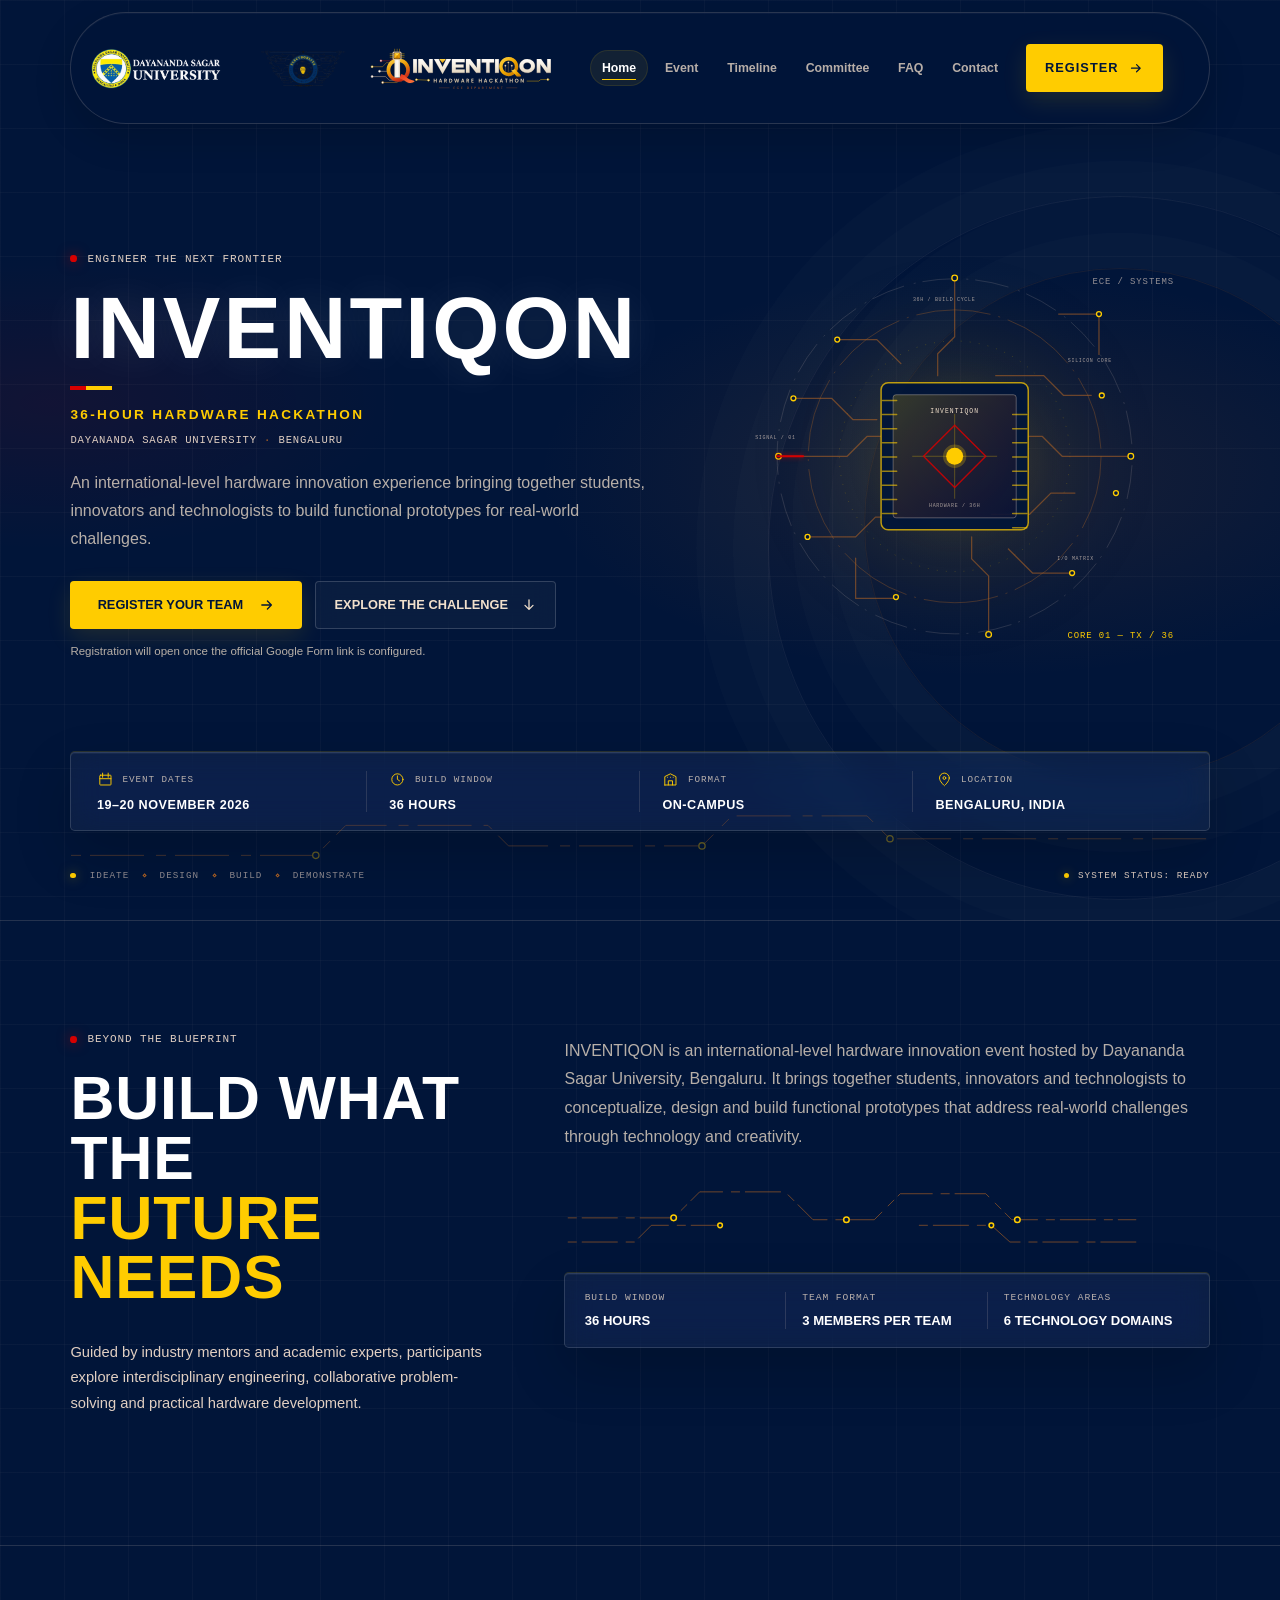
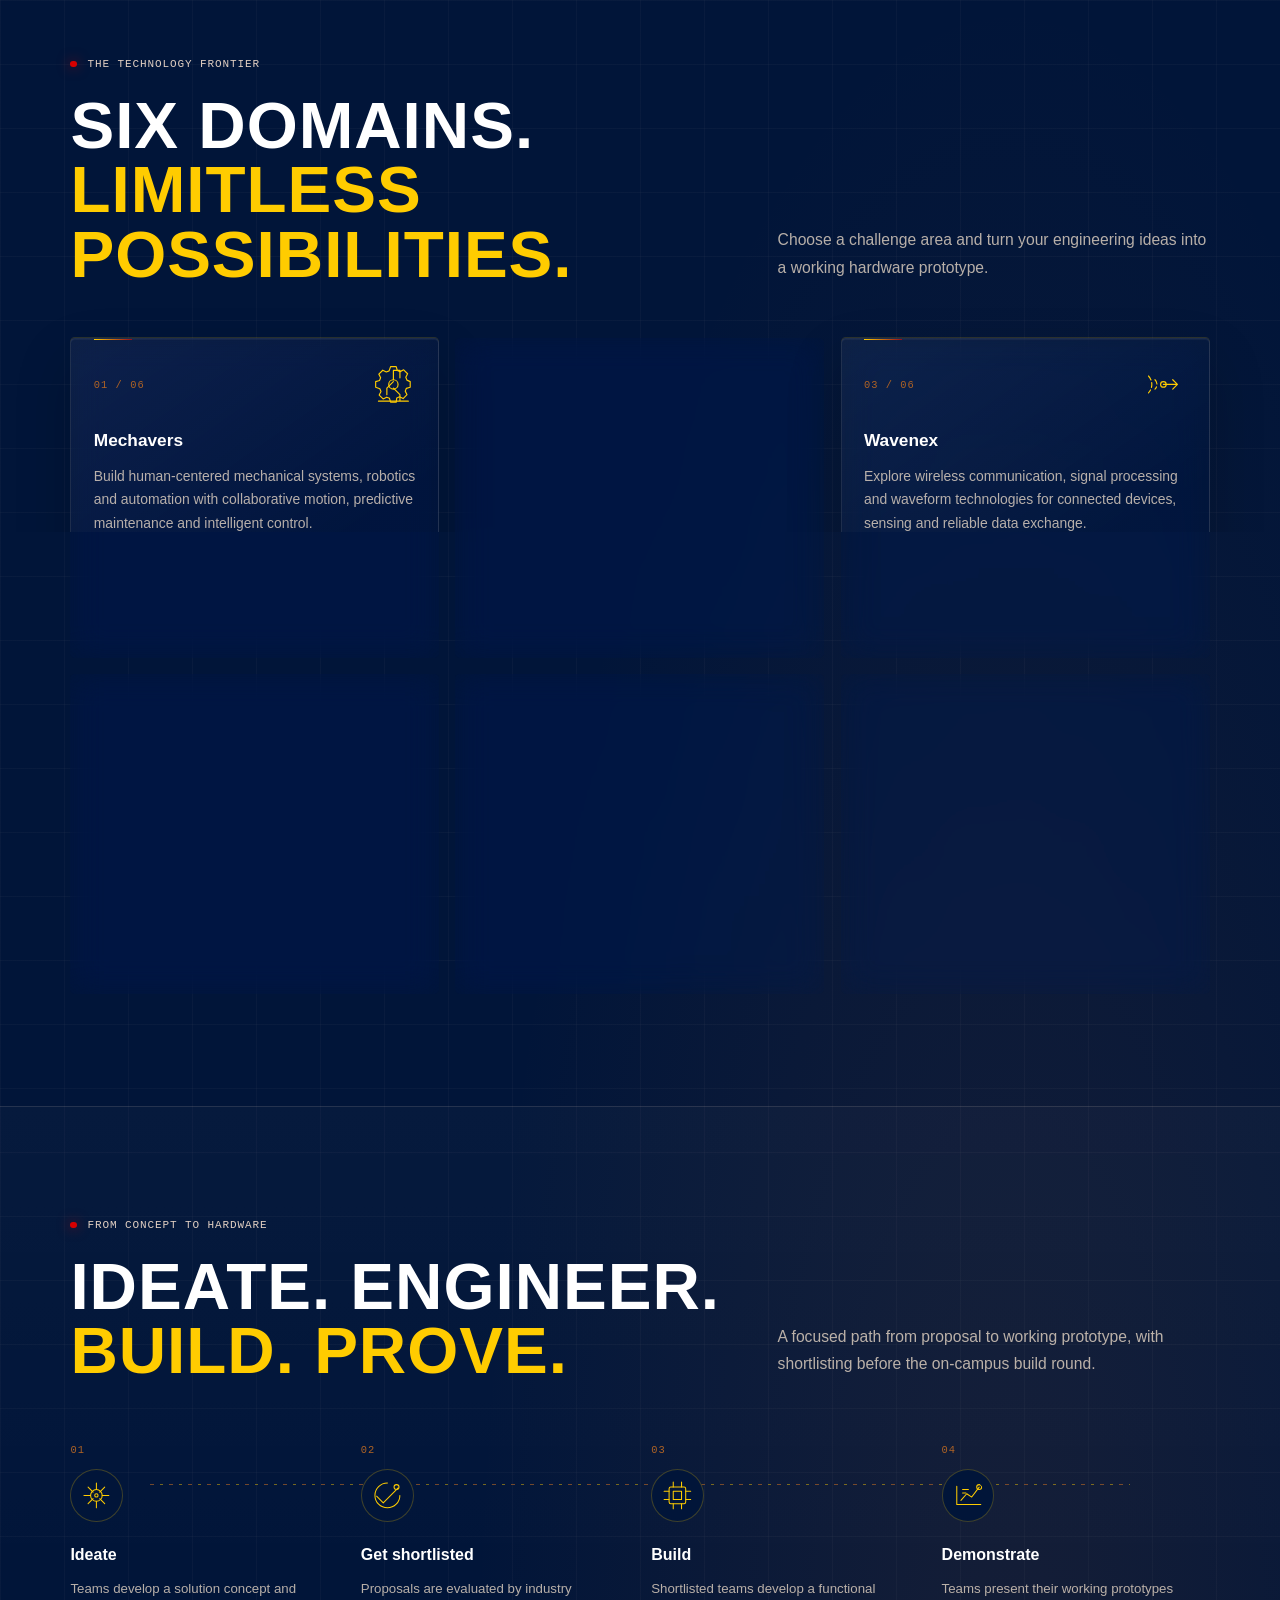
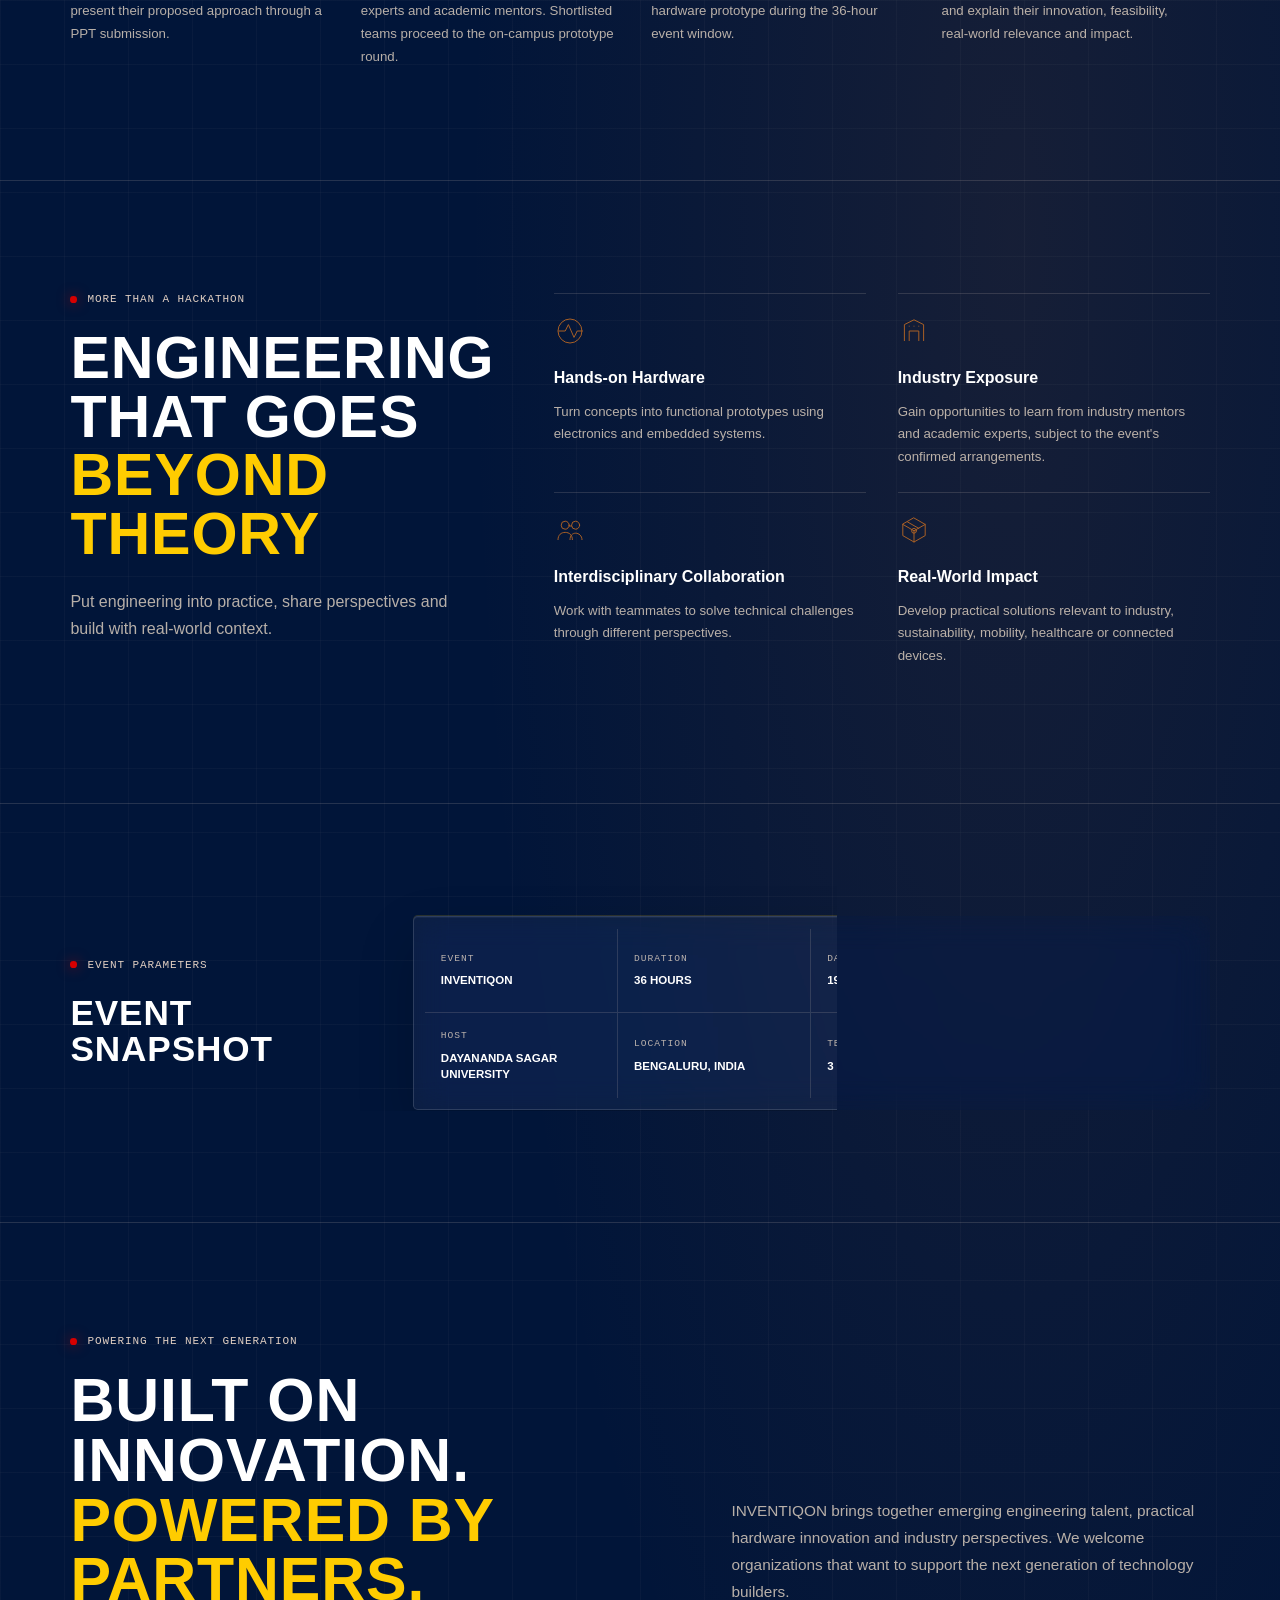
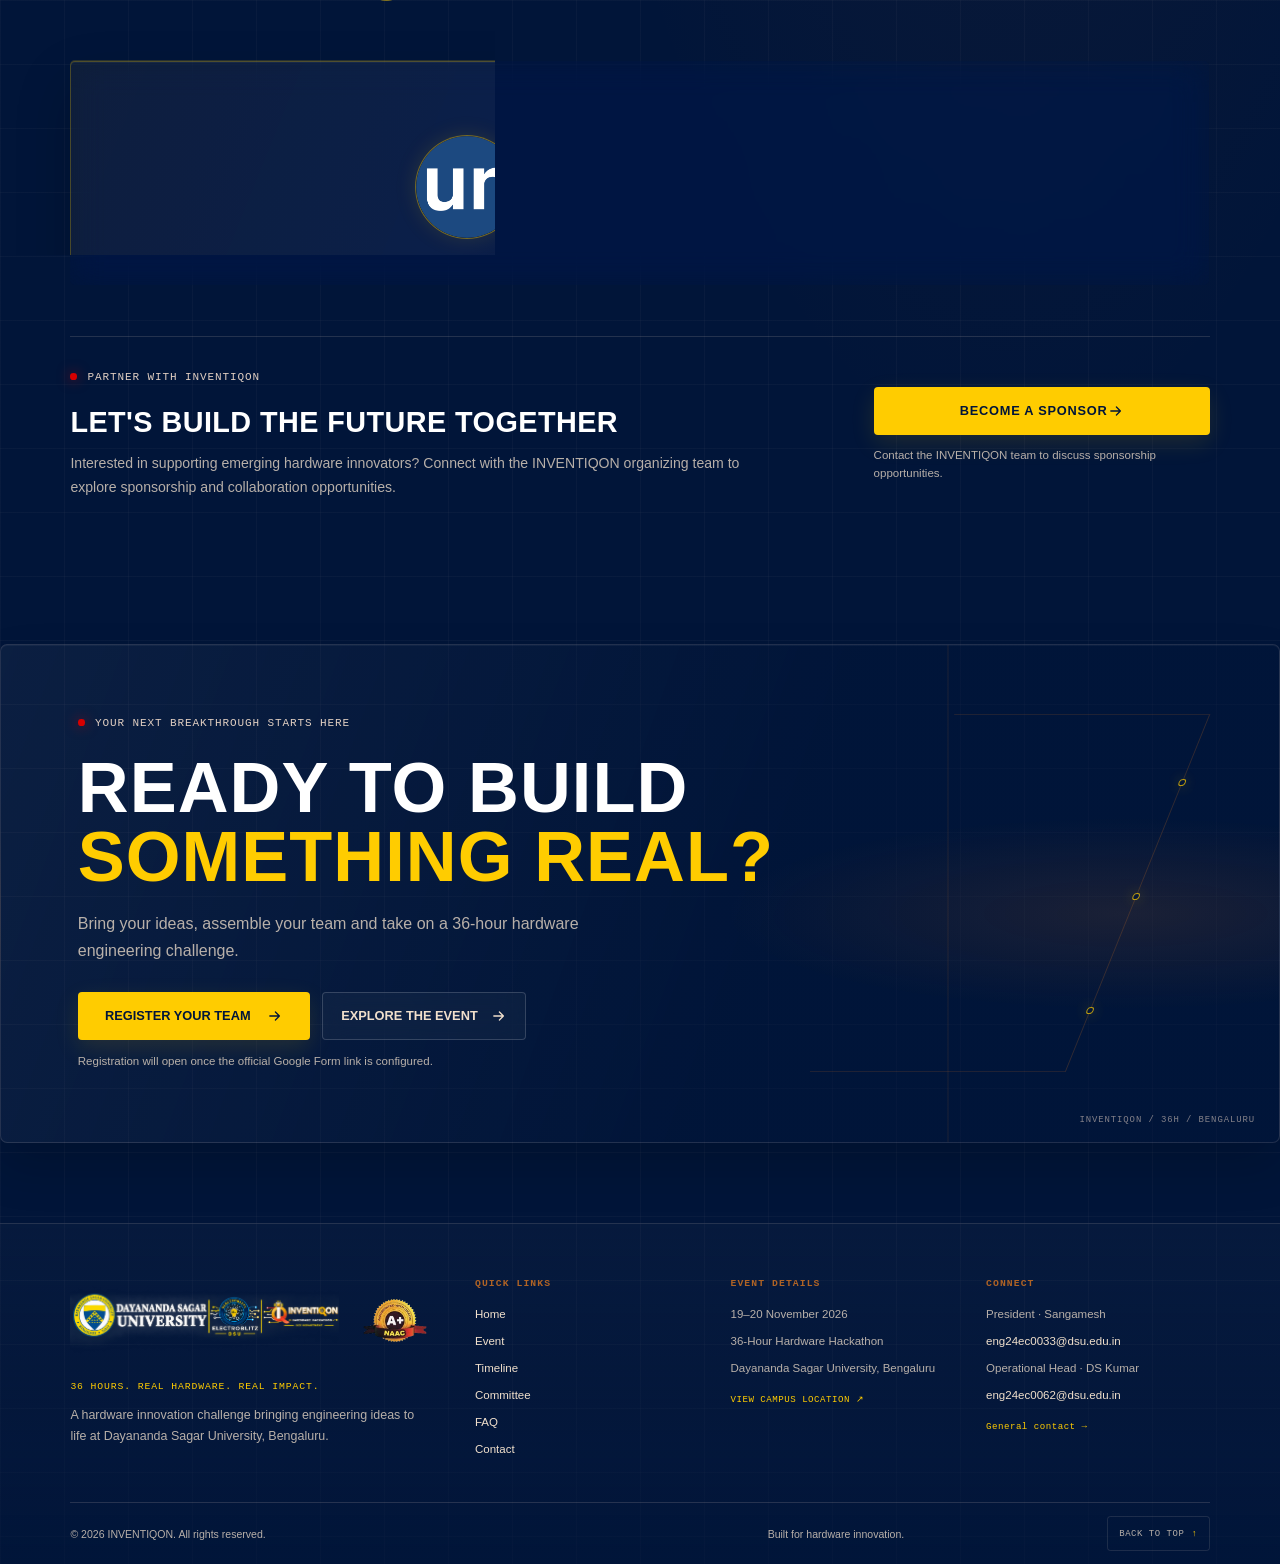
==== commit 854e6bb4: "Major ReBuild" ====
--- a/index.html
+++ b/index.html
@@ -4,7 +4,10 @@
   <meta charset="utf-8">
   <meta name="viewport" content="width=device-width, initial-scale=1">
   <meta name="theme-color" content="#011539">
-  <link rel="icon" type="image/svg+xml" href="assets/images/inventiqon-favicon.svg">
+  <link rel="icon" type="image/png" sizes="16x16" href="assets/icons/favicon_io_withoutBG/favicon-16x16.png">
+  <link rel="icon" type="image/png" sizes="32x32" href="assets/icons/favicon_io_withoutBG/favicon-32x32.png">
+  <link rel="shortcut icon" href="assets/icons/favicon_io_withoutBG/favicon.ico">
+  <link rel="apple-touch-icon" sizes="180x180" href="assets/icons/favicon_io_withoutBG/apple-touch-icon.png">
   <meta name="description" content="INVENTIQON is a 36-hour hardware hackathon at Dayananda Sagar University, Bengaluru, on 19–20 November 2026.">
   <title>INVENTIQON | Hardware, in motion</title>
   <link rel="stylesheet" href="css/style.css">
@@ -57,11 +60,11 @@
 
   <header class="site-header" id="page-top" data-site-header>
     <a class="brand" href="index.html" aria-label="INVENTIQON home">
-      <span class="institution-logos">
-        <span class="institution-logo-item"><img class="institution-logo-image" src="assets/images/logos/dsu-logo.png" alt="Dayananda Sagar University logo"><span class="institution-logo-name"></span></span>
-        <span class="institution-logo-item"><img class="institution-logo-image" src="assets/images/logos/ece-club-logo.png" alt="ECE Technical Club logo"><span class="institution-logo-name"></span></span>
+      <span class="brand-logos">
+        <img class="brand-logo brand-logo-dsu" src="assets/images/logos/dsu-logo.png" alt="Dayananda Sagar University">
+        <img class="brand-logo brand-logo-ece" src="assets/images/logos/ece-club-logo.png" alt="ECE Technical Club">
+        <img class="brand-logo brand-logo-inventiqon" src="assets/images/inventiqon-logo.svg" alt="INVENTIQON">
       </span>
-      <img class="brand-logo" src="assets/images/inventiqon-logo.svg" alt="INVENTIQON Logo">
     </a>
     <nav class="site-nav" id="primary-navigation" aria-label="Main navigation">
       <div class="nav-links">
@@ -73,10 +76,10 @@
         <a class="nav-link" data-nav="contact" href="contact.html">Contact</a>
       </div>
       <div class="nav-actions">
-        <button class="button button-primary nav-register" data-registration-trigger data-registration-message="nav-registration-status" type="button" aria-describedby="nav-registration-status">
+        <a class="button button-primary nav-register" href="https://forms.gle/8rKtdWuMZUx3A7JC6" target="_blank" rel="noopener noreferrer">
           <span>REGISTER</span>
           <svg aria-hidden="true" viewBox="0 0 20 20" focusable="false"><path d="M3.5 10h12m-5-5 5 5-5 5" /></svg>
-        </button>
+        </a>
         <span class="nav-registration-note visually-hidden" id="nav-registration-status" data-registration-status role="status" aria-live="polite" aria-atomic="true">Registration will open once the official Google Form link is configured.</span>
       </div>
     </nav>
@@ -95,10 +98,10 @@
         <p class="hero-host" data-reveal>DAYANANDA SAGAR UNIVERSITY <span aria-hidden="true">·</span> BENGALURU</p>
         <p class="hero-description" data-reveal>An international-level hardware innovation experience bringing together students, innovators and technologists to build functional prototypes for real-world challenges.</p>
         <div class="hero-actions" data-reveal>
-          <button class="button button-primary register-button" data-registration-trigger data-registration-message="registration-status" type="button" aria-describedby="registration-status">
+          <a class="button button-primary register-button" href="https://forms.gle/8rKtdWuMZUx3A7JC6" target="_blank" rel="noopener noreferrer">
             <span>REGISTER YOUR TEAM</span>
             <svg aria-hidden="true" viewBox="0 0 20 20" focusable="false"><path d="M3.5 10h12m-5-5 5 5-5 5" /></svg>
-          </button>
+          </a>
           <a class="button button-secondary" href="#challenge">
             <span>EXPLORE THE CHALLENGE</span>
             <svg aria-hidden="true" viewBox="0 0 20 20" focusable="false"><path d="M10 3.5v12m-5-5 5 5 5-5" /></svg>
@@ -234,39 +237,39 @@
       </header>
       <div class="domain-cards reveal-stagger">
         <article class="domain-card glass-panel reveal-on-scroll">
-          <div class="domain-card-top"><span class="domain-number">01 / 06</span><svg class="domain-icon" aria-hidden="true" viewBox="0 0 48 48" focusable="false"><path d="M9 38V24h9l5-7h8l5 7h5v14M18 24v8h12v-8M14 38h20M23 17V9h8v8M8 24l-4-4m36 4 4-4"/><circle cx="27" cy="13" r="2"/></svg></div>
-          <h3>Industry 5.0 &amp; Intelligent Automation</h3>
-          <p>Build human-centric industrial technologies, including collaborative robotics, predictive maintenance, intelligent process control and IoT-enabled factory monitoring.</p>
-          <span class="domain-card-signal" aria-hidden="true"></span>
-        </article>
-        <article class="domain-card glass-panel reveal-on-scroll">
-          <div class="domain-card-top"><span class="domain-number">02 / 06</span><svg class="domain-icon" aria-hidden="true" viewBox="0 0 48 48" focusable="false"><rect x="13" y="13" width="22" height="22" rx="2"/><path d="M18 19h12v10H18zM20 23h8m-8 3h5M18 8v5m6-5v5m6-5v5m-12 22v5m6-5v5m6-5v5M8 18h5m-5 6h5m-5 6h5m22-12h5m-5 6h5m-5 6h5"/><circle cx="24" cy="24" r="2"/></svg></div>
-          <h3>Edge AI &amp; Deep Tech</h3>
-          <p>Develop intelligent devices that process data locally using TinyML, embedded AI, real-time computer vision and low-power sensor-driven systems.</p>
-          <span class="domain-card-signal" aria-hidden="true"></span>
-        </article>
-        <article class="domain-card glass-panel reveal-on-scroll">
-          <div class="domain-card-top"><span class="domain-number">03 / 06</span><svg class="domain-icon" aria-hidden="true" viewBox="0 0 48 48" focusable="false"><path d="M8 30h7l5-9h10l5 9h5v8H8zM15 30l3-6m16 6-3-6M14 38a4 4 0 1 0 0-8m21 8a4 4 0 1 0 0-8M22 15a8 8 0 0 1 12-7m-8 7a4 4 0 0 1 6-4"/><circle cx="27" cy="21" r="2"/></svg></div>
-          <h3>Robotics, Autonomous Systems &amp; Smart Mobility</h3>
-          <p>Explore robots, autonomous navigation, smart mobility, intelligent transport and hardware systems that combine sensing, control and autonomy.</p>
-          <span class="domain-card-signal" aria-hidden="true"></span>
-        </article>
-        <article class="domain-card glass-panel reveal-on-scroll">
-          <div class="domain-card-top"><span class="domain-number">04 / 06</span><svg class="domain-icon" aria-hidden="true" viewBox="0 0 48 48" focusable="false"><circle cx="13" cy="13" r="5"/><path d="M13 3v3m0 14v3M3 13h3m14 0h3m-17-7 2 2m10 10 2 2m0-14-2 2M8 18l-2 2M24 30h18v10H24zM28 27v-5h10v5m-7 3v10m6-10v10M5 34h12m-4-4 4 4-4 4"/></svg></div>
-          <h3>Smart Energy &amp; Climate Resilience</h3>
-          <p>Create technologies for solar energy, battery management, smart grids, environmental monitoring and early-warning systems.</p>
-          <span class="domain-card-signal" aria-hidden="true"></span>
-        </article>
-        <article class="domain-card glass-panel reveal-on-scroll">
-          <div class="domain-card-top"><span class="domain-number">05 / 06</span><svg class="domain-icon" aria-hidden="true" viewBox="0 0 48 48" focusable="false"><path d="M24 40S7 30 7 18a9 9 0 0 1 17-4 9 9 0 0 1 17 4c0 12-17 22-17 22Z"/><path d="M9 24h8l4-7 6 14 4-7h8"/><circle cx="24" cy="24" r="2"/></svg></div>
-          <h3>HealthTech &amp; Assistive Devices</h3>
-          <p>Design practical healthcare and accessibility technologies, including wearable monitors, rehabilitation aids and assistive hardware.</p>
-          <span class="domain-card-signal" aria-hidden="true"></span>
-        </article>
-        <article class="domain-card glass-panel reveal-on-scroll">
-          <div class="domain-card-top"><span class="domain-number">06 / 06</span><svg class="domain-icon" aria-hidden="true" viewBox="0 0 48 48" focusable="false"><rect x="10" y="13" width="28" height="23" rx="2"/><path d="M16 19h16v11H16zM4 18h6m-6 7h6m-6 7h6m28-14h6m-6 7h6m-6 7h6M19 24h10m-10 3h6M18 8c4-4 8-4 12 0m-9 3c2-2 4-2 6 0"/><circle cx="33" cy="32" r="1.5"/></svg></div>
-          <h3>Next-Gen Hardware &amp; Smart Devices</h3>
-          <p>Experiment with custom PCB designs, connected devices, wireless systems, embedded electronics and unconventional hardware concepts.</p>
+          <div class="domain-card-top"><span class="domain-number">01 / 06</span><svg class="domain-icon domain-visual--mechavers" aria-hidden="true" viewBox="0 0 48 48" focusable="false"><g class="domain-gear"><path d="M21 5h6l1.2 4.1 3 1.2 3.8-1.9 4.2 4.2-1.9 3.8 1.2 3L42 21v6l-4.1 1.2-1.2 3 1.9 3.8-4.2 4.2-3.8-1.9-3 1.2L27 43h-6l-1.2-4.1-3-1.2-3.8 1.9-4.2-4.2 1.9-3.8-1.2-3L5 27v-6l4.1-1.2 1.2-3-1.9-3.8 4.2-4.2 3.8 1.9 3-1.2z"/><circle cx="24" cy="24" r="5"/></g><path d="M8 42h32M24 19V9m0 0h7v8m-7 4-7 7v7m7-7 7 7v7"/></svg></div>
+          <h3>Mechavers</h3>
+          <p>Build human-centered mechanical systems, robotics and automation with collaborative motion, predictive maintenance and intelligent control.</p>
+          <span class="domain-card-signal" aria-hidden="true"></span>
+        </article>
+        <article class="domain-card glass-panel reveal-on-scroll">
+          <div class="domain-card-top"><span class="domain-number">02 / 06</span><svg class="domain-icon domain-visual--silicore" aria-hidden="true" viewBox="0 0 48 48" focusable="false"><rect x="13" y="13" width="22" height="22" rx="2"/><path d="M18 19h12v10H18zM20 23h8m-8 3h5M18 8v5m6-5v5m6-5v5m-12 22v5m6-5v5m6-5v5M8 18h5m-5 6h5m-5 6h5m22-12h5m-5 6h5m-5 6h5"/><circle class="domain-chip-core" cx="24" cy="24" r="2"/></svg></div>
+          <h3>Silicore</h3>
+          <p>Develop silicon-based systems with semiconductor chips, custom circuitry and efficient embedded intelligence for responsive devices.</p>
+          <span class="domain-card-signal" aria-hidden="true"></span>
+        </article>
+        <article class="domain-card glass-panel reveal-on-scroll">
+          <div class="domain-card-top"><span class="domain-number">03 / 06</span><svg class="domain-icon domain-visual--wavenex" aria-hidden="true" viewBox="0 0 48 48" focusable="false"><path class="domain-wave domain-wave--outer" d="M8 15a13 13 0 0 1 0 18"/><path class="domain-wave domain-wave--middle" d="M15 19a7 7 0 0 1 0 10"/><path d="M24 24h15m-5-5 5 5-5 5"/><circle cx="24" cy="24" r="3"/></svg></div>
+          <h3>Wavenex</h3>
+          <p>Explore wireless communication, signal processing and waveform technologies for connected devices, sensing and reliable data exchange.</p>
+          <span class="domain-card-signal" aria-hidden="true"></span>
+        </article>
+        <article class="domain-card glass-panel reveal-on-scroll">
+          <div class="domain-card-top"><span class="domain-number">04 / 06</span><svg class="domain-icon domain-visual--neuronix" aria-hidden="true" viewBox="0 0 48 48" focusable="false"><g class="domain-neural-links"><path d="m10 12 12 9m-12-9-2 22m2-22 26 2m-26 20 12-11m-12 11 25-5m-13-18 14 3m-14 0 1 21m0-21 12 15"/></g><g class="domain-neural-nodes"><circle cx="10" cy="12" r="3"/><circle cx="22" cy="21" r="3"/><circle cx="36" cy="14" r="3"/><circle cx="8" cy="34" r="3"/><circle cx="23" cy="41" r="3"/><circle cx="35" cy="30" r="3"/></g></svg></div>
+          <h3>Neuronix</h3>
+          <p>Design AI-inspired systems using neural networks, connected sensing and adaptive learning to turn data into intelligent decisions.</p>
+          <span class="domain-card-signal" aria-hidden="true"></span>
+        </article>
+        <article class="domain-card glass-panel reveal-on-scroll">
+          <div class="domain-card-top"><span class="domain-number">05 / 06</span><svg class="domain-icon domain-visual--nexusgrid" aria-hidden="true" viewBox="0 0 48 48" focusable="false"><g class="domain-grid-lines"><path d="M8 12h32M8 24h32M8 36h32M12 8v32M24 8v32M36 8v32"/></g><g class="domain-grid-nodes"><circle cx="12" cy="12" r="2"/><circle cx="24" cy="24" r="2.5"/><circle cx="36" cy="36" r="2"/></g><path d="m12 12 12 12 12-12m-24 24 12-12 12 12"/></svg></div>
+          <h3>Nexusgrid</h3>
+          <p>Connect devices, sensors and services through interoperable networks, shared data pathways and resilient systems.</p>
+          <span class="domain-card-signal" aria-hidden="true"></span>
+        </article>
+        <article class="domain-card glass-panel reveal-on-scroll">
+          <div class="domain-card-top"><span class="domain-number">06 / 06</span><svg class="domain-icon domain-visual--circuitshield" aria-hidden="true" viewBox="0 0 48 48" focusable="false"><path class="domain-shield-outline" d="M24 5 39 11v11c0 10-6 16-15 21C15 38 9 32 9 22V11z"/><path class="domain-shield-traces" d="M24 13v6m-8-2 5 5m11-5-5 5m-3 0h8v7m-8-7h-8v7m8-7v11m-8-4v4m16-4v4"/></svg></div>
+          <h3>Circuitshield</h3>
+          <p>Build protective electronics with secure circuit-board layouts, fault monitoring and resilient hardware safeguards.</p>
           <span class="domain-card-signal" aria-hidden="true"></span>
         </article>
       </div>
@@ -363,37 +366,15 @@
         <p class="sponsors-intro">INVENTIQON brings together emerging engineering talent, practical hardware innovation and industry perspectives. We welcome organizations that want to support the next generation of technology builders.</p>
       </header>
       <div class="sponsor-showcase">
-        <p class="sponsor-preview-notice" role="note">DEMO SPONSORS — NOT CONFIRMED. These organizations are illustrative prospects only and are not confirmed sponsors or endorsers of INVENTIQON.</p>
-        <section class="sponsor-category-section" aria-labelledby="sponsor-semiconductor-title">
-          <h3 class="sponsor-category-heading" id="sponsor-semiconductor-title">Semiconductor</h3>
-          <div class="sponsor-card-grid">
-            <article class="sponsor-card glass-panel"><p class="sponsor-card-category">DEMO PROSPECT</p><div class="sponsor-card-details"><h4>Texas Instruments</h4></div></article>
-            <article class="sponsor-card glass-panel"><p class="sponsor-card-category">DEMO PROSPECT</p><div class="sponsor-card-details"><h4>NXP Semiconductors</h4></div></article>
-            <article class="sponsor-card glass-panel"><p class="sponsor-card-category">DEMO PROSPECT</p><div class="sponsor-card-details"><h4>STMicroelectronics</h4></div></article>
-            <article class="sponsor-card glass-panel"><p class="sponsor-card-category">DEMO PROSPECT</p><div class="sponsor-card-details"><h4>Microchip Technology</h4></div></article>
-            <article class="sponsor-card glass-panel"><p class="sponsor-card-category">DEMO PROSPECT</p><div class="sponsor-card-details"><h4>Qualcomm</h4></div></article>
-          </div>
-        </section>
-        <section class="sponsor-category-section" aria-labelledby="sponsor-technology-title">
-          <h3 class="sponsor-category-heading" id="sponsor-technology-title">Technology</h3>
-          <div class="sponsor-card-grid">
-            <article class="sponsor-card glass-panel"><p class="sponsor-card-category">DEMO PROSPECT</p><div class="sponsor-card-details"><h4>Microsoft</h4></div></article>
-            <article class="sponsor-card glass-panel"><p class="sponsor-card-category">DEMO PROSPECT</p><div class="sponsor-card-details"><h4>AWS</h4></div></article>
-            <article class="sponsor-card glass-panel"><p class="sponsor-card-category">DEMO PROSPECT</p><div class="sponsor-card-details"><h4>NVIDIA</h4></div></article>
-            <article class="sponsor-card glass-panel"><p class="sponsor-card-category">DEMO PROSPECT</p><div class="sponsor-card-details"><h4>GitHub</h4></div></article>
-            <article class="sponsor-card glass-panel"><p class="sponsor-card-category">DEMO PROSPECT</p><div class="sponsor-card-details"><h4>Arduino</h4></div></article>
-          </div>
-        </section>
-        <section class="sponsor-category-section" aria-labelledby="sponsor-innovation-title">
-          <h3 class="sponsor-category-heading" id="sponsor-innovation-title">Innovation &amp; Community</h3>
-          <div class="sponsor-card-grid">
-            <article class="sponsor-card glass-panel"><p class="sponsor-card-category">DEMO PROSPECT</p><div class="sponsor-card-details"><h4>IEEE</h4></div></article>
-            <article class="sponsor-card glass-panel"><p class="sponsor-card-category">DEMO PROSPECT</p><div class="sponsor-card-details"><h4>Unstop</h4></div></article>
-            <article class="sponsor-card glass-panel"><p class="sponsor-card-category">DEMO PROSPECT</p><div class="sponsor-card-details"><h4>HackerEarth</h4></div></article>
-            <article class="sponsor-card glass-panel"><p class="sponsor-card-category">DEMO PROSPECT</p><div class="sponsor-card-details"><h4>DigitalOcean</h4></div></article>
-            <article class="sponsor-card glass-panel"><p class="sponsor-card-category">DEMO PROSPECT</p><div class="sponsor-card-details"><h4>Wadhwani Foundation</h4></div></article>
-          </div>
-        </section>
+        <div class="title-sponsor-group reveal-stagger">
+          <article class="title-sponsor-panel title-sponsor-text-only glass-panel">
+            <p class="sponsor-category-label">POWERED BY</p>
+            <div class="sponsor-card-details">
+              <span class="title-sponsor-mark"><img src="assets/images/unLogo.png" alt="Unstop logo"></span>
+              <h3>Unstop</h3>
+            </div>
+          </article>
+        </div>
       </div>
       <aside class="partnership-cta" aria-labelledby="partnership-title" data-reveal>
         <div class="partnership-copy">
@@ -418,10 +399,10 @@
         <h2 id="closing-title">READY TO BUILD<br><span>SOMETHING REAL?</span></h2>
         <p>Bring your ideas, assemble your team and take on a 36-hour hardware engineering challenge.</p>
         <div class="closing-actions">
-          <button class="button button-primary register-button" data-registration-trigger data-registration-message="closing-registration-status" type="button" aria-describedby="closing-registration-status">
+          <a class="button button-primary register-button" href="https://forms.gle/8rKtdWuMZUx3A7JC6" target="_blank" rel="noopener noreferrer">
             <span>REGISTER YOUR TEAM</span>
             <svg aria-hidden="true" viewBox="0 0 20 20" focusable="false"><path d="M3.5 10h12m-5-5 5 5-5 5" /></svg>
-          </button>
+          </a>
           <a class="button button-secondary" href="event.html"><span>EXPLORE THE EVENT</span><svg aria-hidden="true" viewBox="0 0 20 20" focusable="false"><path d="M3.5 10h12m-5-5 5 5-5 5" /></svg></a>
         </div>
         <p class="registration-note" id="closing-registration-status" data-registration-status role="status" aria-live="polite">Registration will open once the official Google Form link is configured.</p>
@@ -433,10 +414,9 @@
   <footer class="site-footer">
     <div class="footer-main">
       <section class="footer-brand-area" aria-label="About INVENTIQON">
-        <a class="footer-brand" href="index.html"><img class="footer-brand-logo" src="assets/images/inventiqon-logo.svg" alt="INVENTIQON Logo"></a>
-        <div class="institution-logos footer-institution-logos">
-          <span class="institution-logo-item"><img class="institution-logo-image" src="assets/images/logos/dsu-logo.png" alt="Dayananda Sagar University logo"><span class="institution-logo-name"></span></span>
-          <span class="institution-logo-item"><img class="institution-logo-image" src="assets/images/logos/ece-club-logo.png" alt="ECE Technical Club logo"><span class="institution-logo-name"></span></span>
+        <div class="footer-brand-logos">
+          <a class="footer-brand" href="index.html"><img class="footer-brand-logo" src="assets/images/logo.png" alt="INVENTIQON, Dayananda Sagar University, ECE Technical Club"></a>
+          <img class="footer-naac-logo" src="assets/ExtraLOgo/Naac.png" alt="NAAC">
         </div>
         <p class="footer-tagline">36 HOURS. REAL HARDWARE. REAL IMPACT.</p>
         <p class="footer-description">A hardware innovation challenge bringing engineering ideas to life at Dayananda Sagar University, Bengaluru.</p>
--- a/css/style.css
+++ b/css/style.css
@@ -141,7 +141,7 @@
   position: sticky;
   z-index: 12;
   top: 0.75rem;
-  min-height: 4.25rem;
+  min-height: 7rem;
   margin-top: 0.75rem;
   padding: 0.45rem 0.55rem 0.45rem 1rem;
   display: grid;
@@ -164,47 +164,42 @@
 }
 
 .brand {
+  min-width: max-content;
   display: inline-flex;
   flex: 0 0 auto;
   align-items: center;
-  gap: 0.65rem;
   text-decoration: none;
 }
 
-.brand-logo {
-  width: clamp(8.5rem, 14vw, 11.25rem);
-  height: 3rem;
-  flex: 0 1 auto;
-  object-fit: contain;
-}
-
-.institution-logos {
+.brand-logos {
+  min-width: max-content;
   display: flex;
   align-items: center;
-  gap: 0.65rem;
-}
-
-.institution-logo-item {
-  min-width: 0;
-  display: flex;
-  align-items: center;
-  gap: 0.35rem;
-}
-
-.institution-logo-image {
-  width: 4.5rem;
-  height: 2.8rem;
+  gap: clamp(0.8rem, 1.2vw, 1.4rem);
+}
+
+.brand-logo {
+  display: block;
+  height: 6rem;
+  max-width: none;
+  max-height: none;
   flex: 0 0 auto;
   object-fit: contain;
 }
 
-.institution-logo-name {
-  max-width: 6rem;
-  color: var(--color-cream);
-  font-family: var(--font-mono);
-  font-size: 0.4rem;
-  letter-spacing: 0.055em;
-  line-height: 1.35;
+.brand-logo-dsu {
+  width: 9.2rem;
+  max-width: 9.2rem;
+}
+
+.brand-logo-ece {
+  width: 6.4rem;
+  max-width: 6.4rem;
+}
+
+.brand-logo-inventiqon {
+  width: 11.6rem;
+  max-width: 11.6rem;
 }
 
 .brand-copy {
@@ -1082,6 +1077,86 @@
   transition: transform var(--motion-base) var(--ease-standard), filter var(--motion-base) ease;
 }
 
+.domain-visual--mechavers .domain-gear {
+  transform-box: view-box;
+  transform-origin: 24px 24px;
+  animation: domain-gear-turn 18s linear infinite;
+}
+
+.domain-visual--silicore .domain-chip-core {
+  transform-box: fill-box;
+  transform-origin: center;
+  animation: domain-chip-pulse 2.8s ease-in-out infinite;
+}
+
+.domain-visual--wavenex .domain-wave {
+  stroke-dasharray: 5 3;
+  animation: domain-wave-flow 2.4s linear infinite;
+}
+
+.domain-visual--wavenex .domain-wave--middle {
+  animation-delay: -1.2s;
+}
+
+.domain-visual--neuronix .domain-neural-links path {
+  stroke-dasharray: 3 4;
+  animation: domain-neural-flow 3.6s linear infinite;
+}
+
+.domain-visual--neuronix .domain-neural-nodes circle,
+.domain-visual--nexusgrid .domain-grid-nodes circle {
+  transform-box: fill-box;
+  transform-origin: center;
+  animation: domain-node-pulse 2.4s ease-in-out infinite;
+}
+
+.domain-visual--neuronix .domain-neural-nodes circle:nth-child(even),
+.domain-visual--nexusgrid .domain-grid-nodes circle:nth-child(even) {
+  animation-delay: -1.2s;
+}
+
+.domain-visual--nexusgrid .domain-grid-lines {
+  animation: domain-grid-breathe 4s ease-in-out infinite;
+}
+
+.domain-visual--circuitshield .domain-shield-outline {
+  stroke-dasharray: 4 2;
+  animation: domain-shield-glow 3s ease-in-out infinite;
+}
+
+.domain-visual--circuitshield .domain-shield-traces {
+  stroke-dasharray: 3 2;
+  animation: domain-neural-flow 3.2s linear infinite;
+}
+
+@keyframes domain-gear-turn {
+  to { transform: rotate(360deg); }
+}
+
+@keyframes domain-chip-pulse {
+  50% { transform: scale(1.65); opacity: 0.55; }
+}
+
+@keyframes domain-wave-flow {
+  to { stroke-dashoffset: -16; }
+}
+
+@keyframes domain-neural-flow {
+  to { stroke-dashoffset: -14; }
+}
+
+@keyframes domain-node-pulse {
+  50% { transform: scale(1.5); opacity: 0.62; }
+}
+
+@keyframes domain-grid-breathe {
+  50% { opacity: 0.45; }
+}
+
+@keyframes domain-shield-glow {
+  50% { filter: drop-shadow(0 0 3px rgba(255, 204, 0, 0.65)); }
+}
+
 .domain-card:hover .domain-icon {
   transform: translateY(-3px);
   filter: drop-shadow(0 0 5px rgba(255, 204, 0, 0.28));
@@ -1426,6 +1501,53 @@
   text-decoration: none;
 }
 
+.title-sponsor-text-only {
+  min-height: 14rem;
+  grid-template-columns: minmax(0, 1fr);
+  text-align: center;
+}
+
+.title-sponsor-panel.title-sponsor-text-only .sponsor-card-details {
+  grid-row: 2;
+  grid-column: 1;
+  display: flex;
+  align-items: center;
+  justify-content: center;
+  gap: clamp(1rem, 3vw, 2rem);
+}
+
+.title-sponsor-panel.title-sponsor-text-only .sponsor-card-details h3 {
+  color: var(--color-gold);
+  font-size: clamp(3rem, 8vw, 5.5rem);
+  letter-spacing: 0.02em;
+}
+
+.title-sponsor-mark {
+  width: clamp(4rem, 9vw, 6.5rem);
+  aspect-ratio: 1;
+  flex: 0 0 auto;
+  display: grid;
+  place-items: center;
+  border: 1px solid rgba(255, 204, 0, 0.42);
+  border-radius: 50%;
+  background: radial-gradient(circle, rgba(255, 204, 0, 0.13), rgba(1, 21, 57, 0.72));
+  box-shadow: 0 0 1.4rem rgba(255, 204, 0, 0.12), inset 0 1px 0 rgba(255, 255, 255, 0.08);
+  color: var(--color-gold);
+  font-family: var(--font-display);
+  font-size: clamp(2rem, 5vw, 3.5rem);
+  font-weight: 800;
+  line-height: 1;
+  overflow: hidden;
+}
+
+.title-sponsor-mark img {
+  width: 100%;
+  height: 100%;
+  display: block;
+  border-radius: 50%;
+  object-fit: contain;
+}
+
 .title-sponsor-panel::after {
   position: absolute;
   inset: 0 auto 0 -35%;
@@ -1857,17 +1979,21 @@
 .footer-main {
   padding-block: 3.2rem 2.7rem;
   display: grid;
-  grid-template-columns: minmax(14rem, 1.25fr) repeat(3, minmax(9rem, 0.75fr));
+  grid-template-columns: minmax(16.8rem, 1.25fr) repeat(3, minmax(9rem, 0.75fr));
   gap: 2rem;
 }
 
 .footer-brand-area {
+  min-width: 0;
   max-width: 24rem;
 }
 
-.footer-institution-logos {
-  margin-top: 1rem;
+.footer-brand-logos {
+  max-width: 100%;
+  display: flex;
+  align-items: center;
   justify-content: flex-start;
+  gap: clamp(0.8rem, 2vw, 1.5rem);
 }
 
 .site-footer p,
@@ -1884,9 +2010,17 @@
 }
 
 .footer-brand-logo {
-  width: 12rem;
+  display: block;
+  width: 16.8rem;
   height: auto;
   max-width: 100%;
+  object-fit: contain;
+}
+
+.footer-naac-logo {
+  width: 4rem;
+  height: 3rem;
+  flex: 0 0 auto;
   object-fit: contain;
 }
 
@@ -2300,19 +2434,26 @@
 }
 
 .event-domain-grid {
+  min-width: 0;
   display: grid;
   grid-template-columns: repeat(3, minmax(0, 1fr));
-  gap: 1rem;
+  gap: 1.25rem 1rem;
 }
 
 .event-domain-card {
   min-width: 0;
   min-height: 23rem;
+  padding: 1.75rem;
+  display: flex;
+  flex-direction: column;
+  align-items: stretch;
+  overflow-wrap: anywhere;
 }
 
 .event-domain-top {
   width: 100%;
-  margin-bottom: 1.3rem;
+  min-height: 2.7rem;
+  margin-bottom: 1.4rem;
   display: flex;
   align-items: center;
   justify-content: space-between;
@@ -2341,6 +2482,7 @@
 }
 
 .event-domain-card h3 {
+  min-height: 2.85rem;
   margin: 0;
   color: var(--color-white);
   font-family: var(--font-display);
@@ -2350,7 +2492,7 @@
 }
 
 .event-domain-card p {
-  margin: 0.75rem 0 0;
+  margin: 0.85rem 0 0;
   color: var(--color-ink-soft);
   font-size: 0.84rem;
   line-height: 1.68;
--- a/css/responsive.css
+++ b/css/responsive.css
@@ -1,37 +1,33 @@
 @media (max-width: 860px) {
   .site-header {
-    min-height: 3.9rem;
+    min-height: 5.5rem;
     padding: 0.4rem 0.45rem 0.4rem 0.9rem;
     grid-template-columns: minmax(0, 1fr) auto;
     gap: 0.6rem;
     border-radius: 1.25rem;
   }
 
-  .brand-context {
-    font-size: 0.48rem;
-  }
-
   .brand-logo {
-    width: clamp(7.25rem, 23vw, 9rem);
-    height: 2.55rem;
-  }
-
-  .institution-logos {
-    gap: 0.35rem;
-  }
-
-  .institution-logo-item {
-    gap: 0.2rem;
-  }
-
-  .institution-logo-image {
+    height: 3rem;
+  }
+
+  .brand-logos {
+    gap: 0.55rem;
+  }
+
+  .brand-logo-dsu {
+    width: 4.6rem;
+    max-width: 4.6rem;
+  }
+
+  .brand-logo-ece {
     width: 3.2rem;
-    height: 2rem;
-  }
-
-  .institution-logo-name {
-    max-width: 4rem;
-    font-size: 0.35rem;
+    max-width: 3.2rem;
+  }
+
+  .brand-logo-inventiqon {
+    width: 5.8rem;
+    max-width: 5.8rem;
   }
 
   .menu-toggle {
@@ -151,7 +147,7 @@
   }
 }
 
-@media (max-width: 860px) {
+@media (max-width: 1000px) {
   .footer-main {
     grid-template-columns: repeat(2, minmax(0, 1fr));
     gap: 2rem 1.4rem;
@@ -161,8 +157,22 @@
     grid-column: 1 / -1;
   }
 
+  .footer-brand-logos {
+    flex-wrap: wrap;
+    gap: 0.8rem;
+  }
+
+  .footer-brand-logo {
+    width: min(16.8rem, 62vw);
+  }
+
+  .footer-naac-logo {
+    width: 3.5rem;
+    height: 2.5rem;
+  }
+
   .footer-bottom {
-    grid-template-columns: 1fr auto;
+    grid-template-columns: minmax(0, 1fr) auto;
   }
 
   .footer-bottom > p:nth-child(2) {
@@ -177,50 +187,67 @@
   }
 }
 
+@media (min-width: 861px) and (max-width: 1100px) {
+  .site-header {
+    min-height: 6rem;
+  }
+
+  .brand-logos {
+    gap: 0.75rem;
+  }
+
+  .brand-logo {
+    height: 4.5rem;
+  }
+
+  .brand-logo-dsu {
+    width: 6.9rem;
+    max-width: 6.9rem;
+  }
+
+  .brand-logo-ece {
+    width: 4.8rem;
+    max-width: 4.8rem;
+  }
+
+  .brand-logo-inventiqon {
+    width: 8.7rem;
+    max-width: 8.7rem;
+  }
+}
+
 @media (max-width: 420px) {
-  .footer-main {
-    grid-template-columns: minmax(0, 1fr);
-    gap: 1.7rem;
-  }
-
-  .footer-brand-area {
-    grid-column: 1;
-  }
-
   .footer-bottom {
     grid-template-columns: minmax(0, 1fr) auto;
     font-size: 0.59rem;
   }
 
-  .brand-context {
-    display: none;
-  }
-
-  .brand {
-    gap: 0.35rem;
+  .brand-logos {
+    gap: 0.3rem;
   }
 
   .brand-logo {
-    width: clamp(6.6rem, 28vw, 7.6rem);
-    height: 2.2rem;
-  }
-
-  .institution-logos {
-    gap: 0.25rem;
-  }
-
-  .institution-logo-item {
-    gap: 0.14rem;
-  }
-
-  .institution-logo-image {
-    width: 2.7rem;
-    height: 1.7rem;
-  }
-
-  .institution-logo-name {
-    max-width: 3rem;
-    font-size: 0.3rem;
+    height: 2.6rem;
+  }
+
+  .brand-logo-dsu {
+    width: 3.7rem;
+    max-width: 3.7rem;
+  }
+
+  .brand-logo-ece {
+    width: 2.6rem;
+    max-width: 2.6rem;
+  }
+
+  .brand-logo-inventiqon {
+    width: 4.7rem;
+    max-width: 4.7rem;
+  }
+
+  .site-header {
+    min-height: 4.8rem;
+    padding-inline: 0.65rem;
   }
 
   .hero-actions {
@@ -230,6 +257,42 @@
 
   .hero-actions .button {
     width: 100%;
+  }
+}
+
+@media (min-width: 421px) and (max-width: 600px) {
+  .brand-logo {
+    height: 2.8rem;
+  }
+
+  .brand-logo-dsu {
+    width: 4.2rem;
+    max-width: 4.2rem;
+  }
+
+  .brand-logo-ece {
+    width: 3rem;
+    max-width: 3rem;
+  }
+
+  .brand-logo-inventiqon {
+    width: 5.2rem;
+    max-width: 5.2rem;
+  }
+}
+
+@media (max-width: 600px) {
+  .footer-main {
+    grid-template-columns: minmax(0, 1fr);
+    gap: 1.7rem;
+  }
+
+  .footer-brand-area {
+    grid-column: 1;
+  }
+
+  .footer-brand-logos {
+    gap: 0.65rem;
   }
 }
 
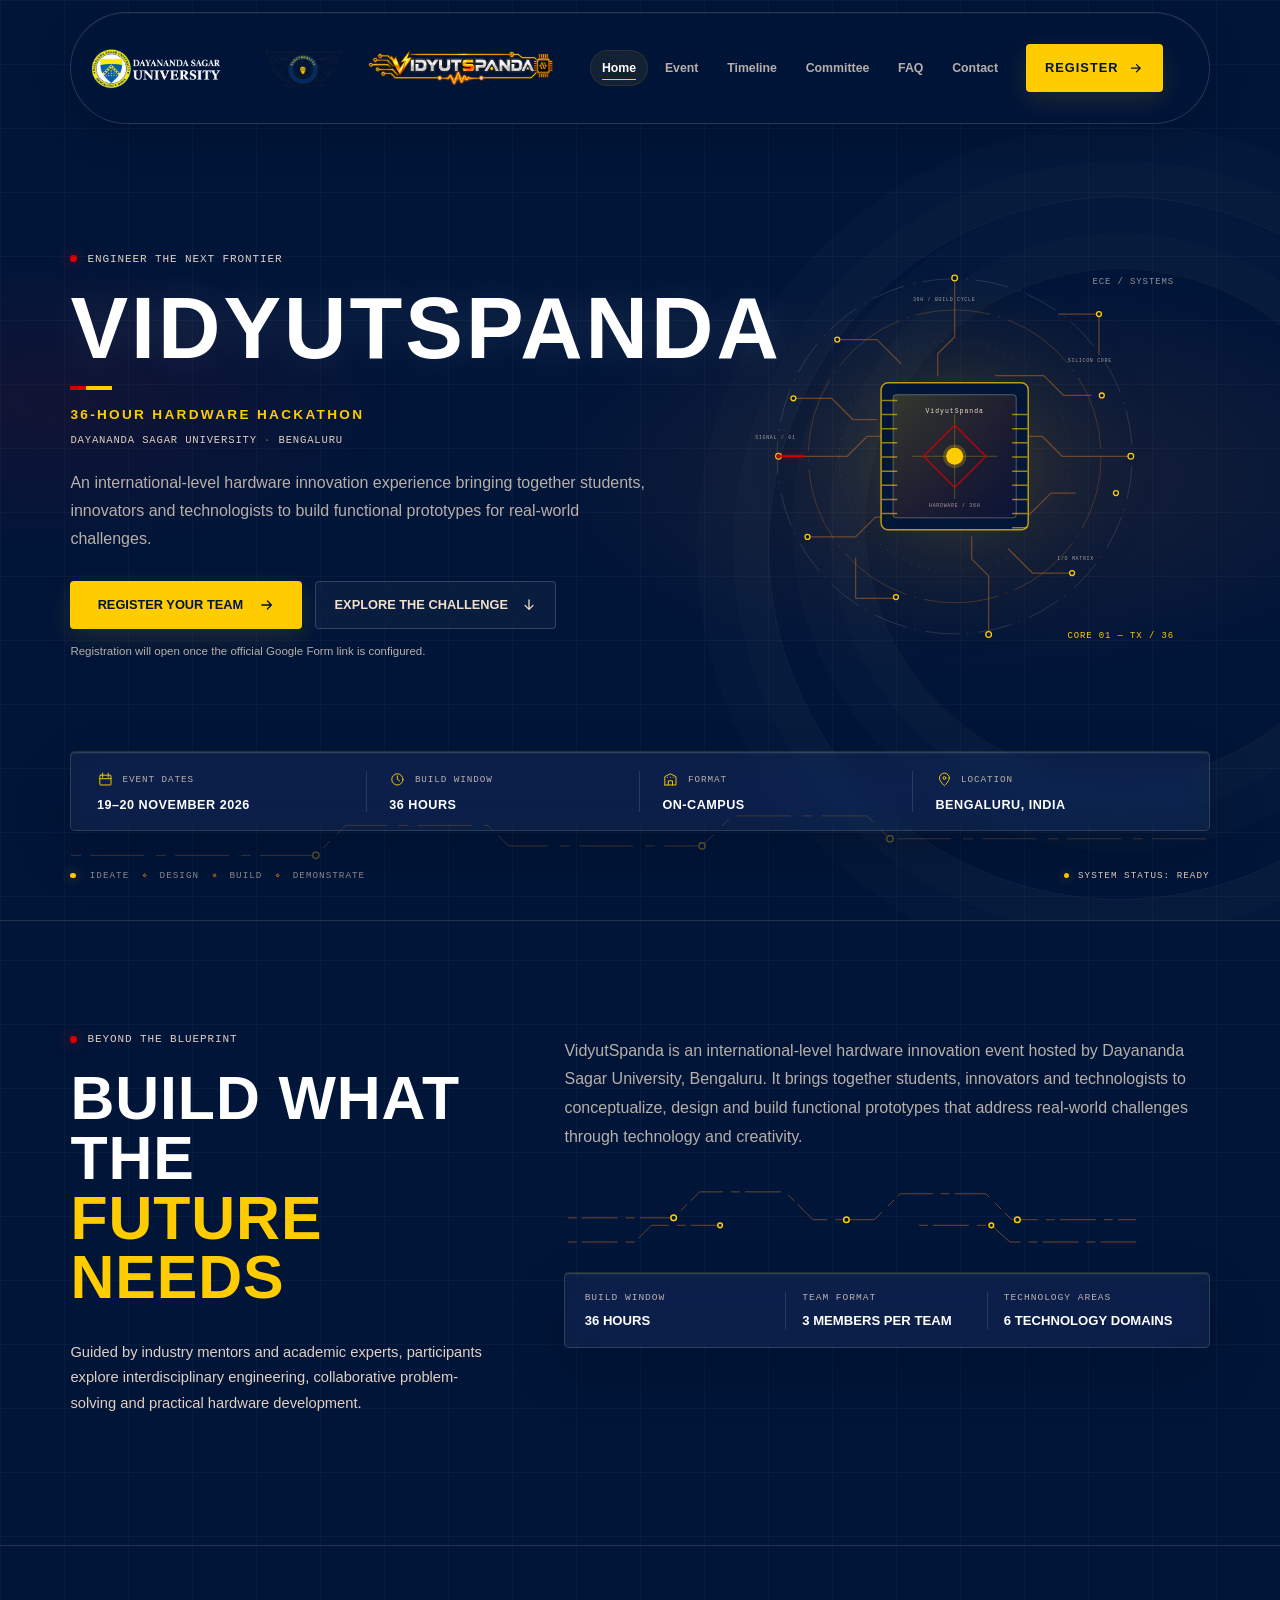
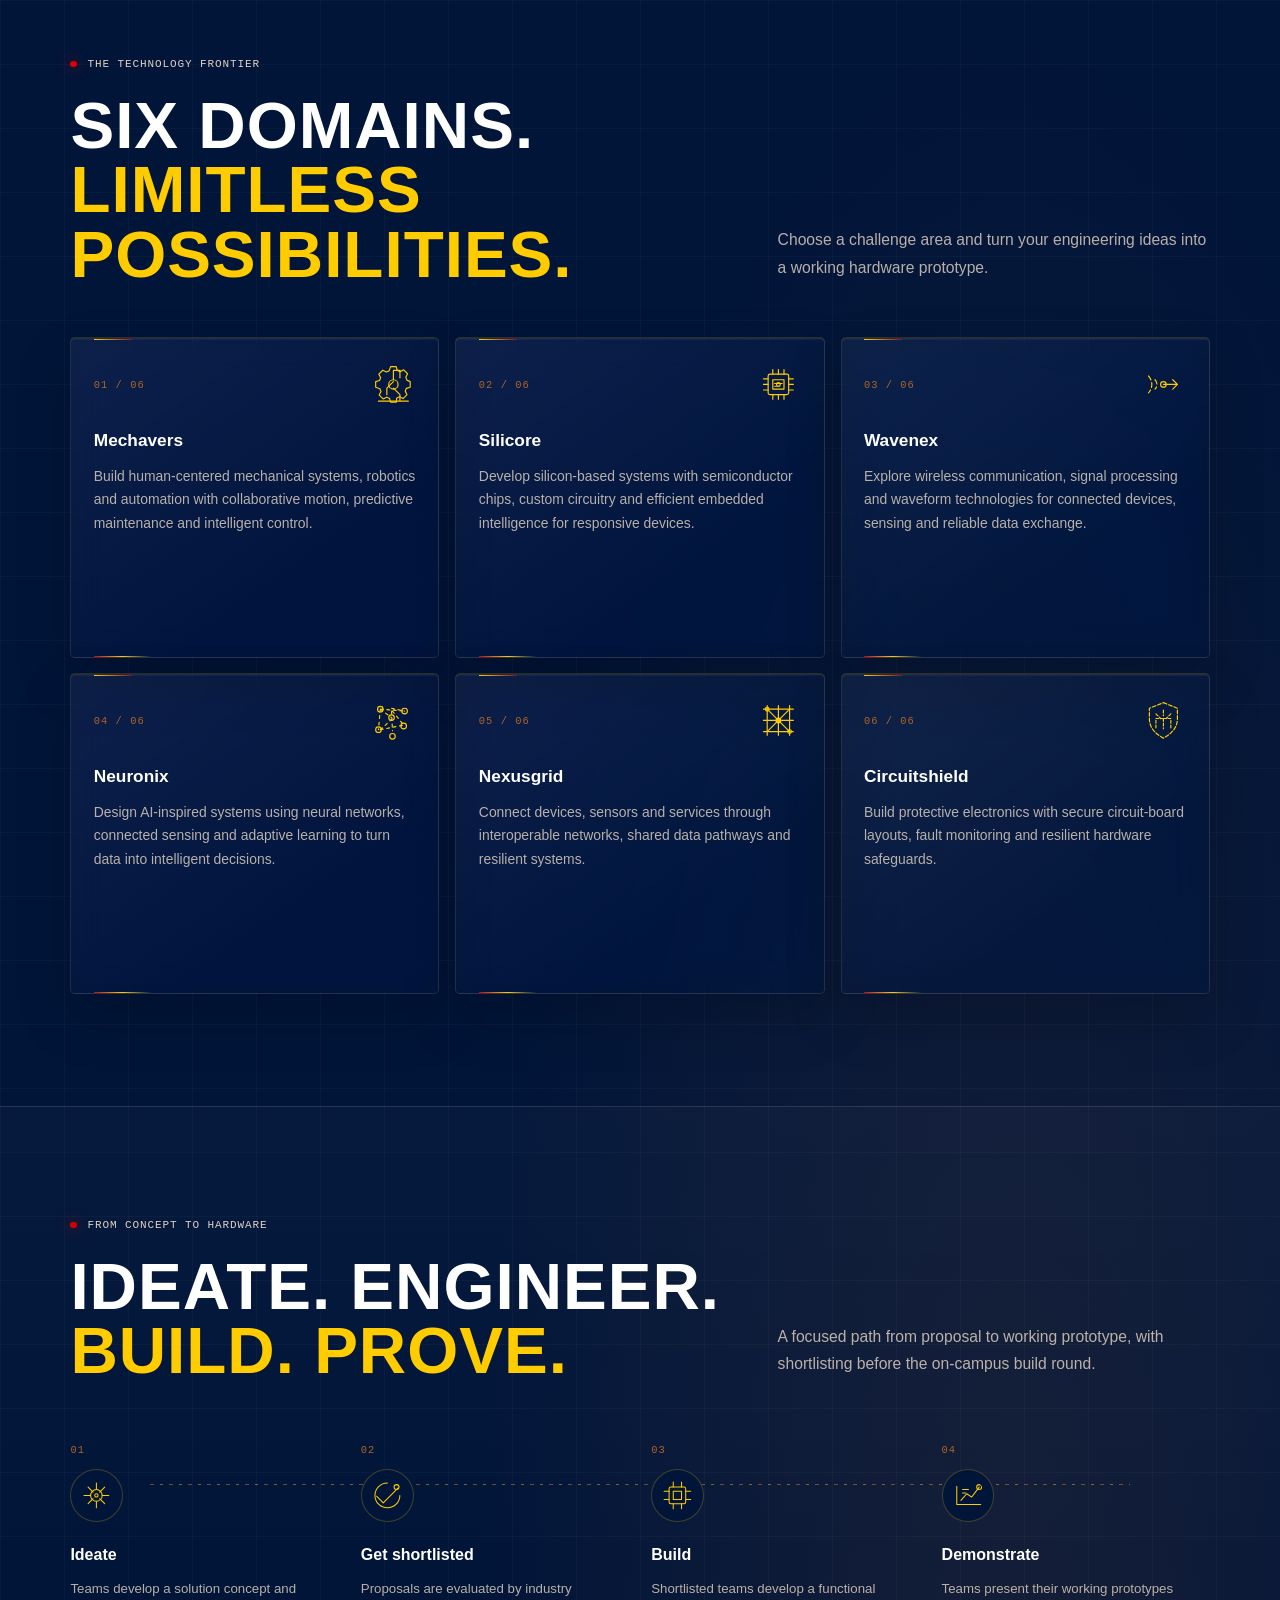
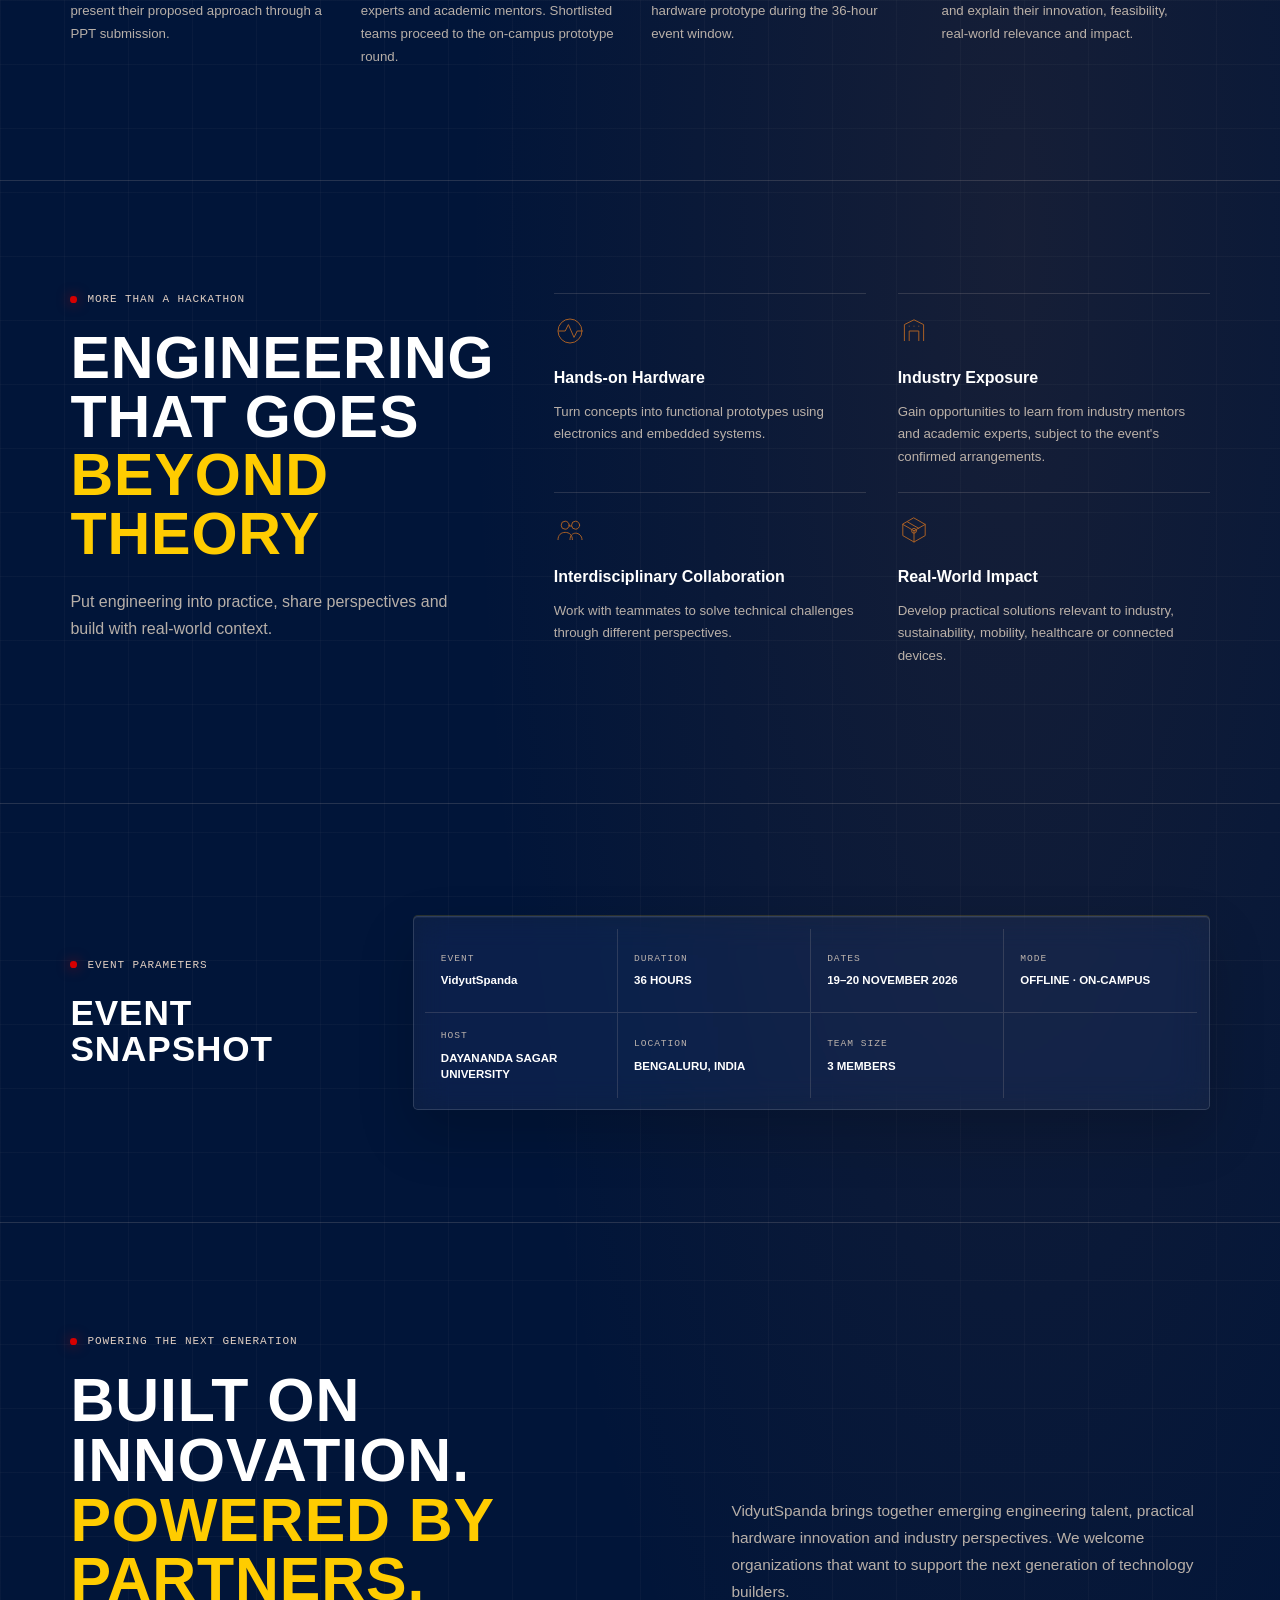
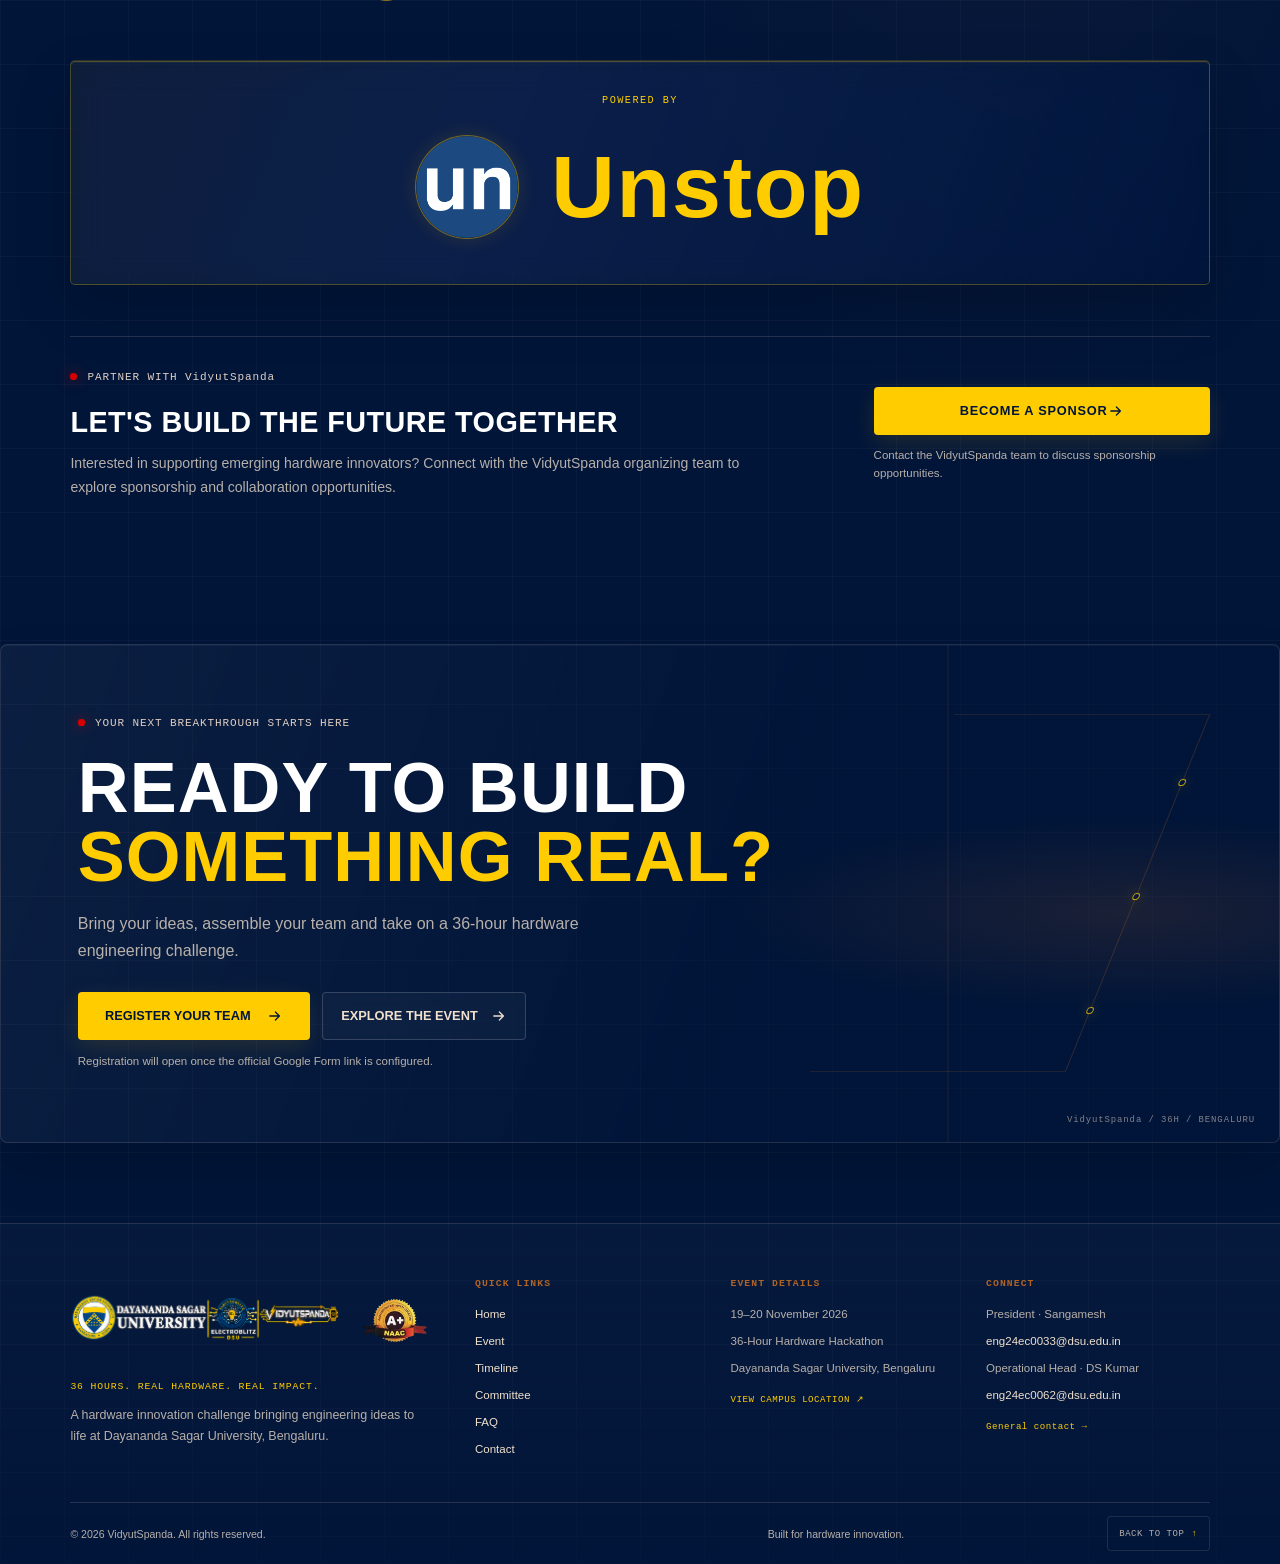
==== commit 1c160755: "Update website design" ====
--- a/index.html
+++ b/index.html
@@ -4,12 +4,12 @@
   <meta charset="utf-8">
   <meta name="viewport" content="width=device-width, initial-scale=1">
   <meta name="theme-color" content="#011539">
-  <link rel="icon" type="image/png" sizes="16x16" href="assets/icons/favicon_io_withoutBG/favicon-16x16.png">
-  <link rel="icon" type="image/png" sizes="32x32" href="assets/icons/favicon_io_withoutBG/favicon-32x32.png">
-  <link rel="shortcut icon" href="assets/icons/favicon_io_withoutBG/favicon.ico">
-  <link rel="apple-touch-icon" sizes="180x180" href="assets/icons/favicon_io_withoutBG/apple-touch-icon.png">
-  <meta name="description" content="INVENTIQON is a 36-hour hardware hackathon at Dayananda Sagar University, Bengaluru, on 19–20 November 2026.">
-  <title>INVENTIQON | Hardware, in motion</title>
+  <link rel="icon" type="image/png" sizes="16x16" href="assets/icons/Vidyutspanda/favicon-16x16.png">
+  <link rel="icon" type="image/png" sizes="32x32" href="assets/icons/Vidyutspanda/favicon-32x32.png">
+  <link rel="shortcut icon" href="assets/icons/Vidyutspanda/favicon.ico">
+  <link rel="apple-touch-icon" sizes="180x180" href="assets/icons/Vidyutspanda/apple-touch-icon.png">
+  <meta name="description" content="VidyutSpanda is a 36-hour hardware hackathon at Dayananda Sagar University, Bengaluru, on 19–20 November 2026.">
+  <title>VidyutSpanda | Hardware, in motion</title>
   <link rel="stylesheet" href="css/style.css">
   <link rel="stylesheet" href="css/components.css">
   <link rel="stylesheet" href="css/responsive.css">
@@ -18,7 +18,7 @@
   <script src="js/main.js" defer></script>
 </head>
 <body data-page="home">
-  <p class="visually-hidden" data-loader-announcement role="status" aria-live="polite" aria-atomic="true">Preparing the INVENTIQON experience.</p>
+  <p class="visually-hidden" data-loader-announcement role="status" aria-live="polite" aria-atomic="true">Preparing the VidyutSpanda experience.</p>
   <div class="system-loader" data-system-loader data-loader-stage="0" aria-hidden="true">
     <div class="loader-grid"></div>
     <div class="loader-light-sweep"></div>
@@ -41,7 +41,7 @@
     </svg>
     <div class="loader-content">
       <p class="loader-kicker">HARDWARE / DEEP TECH / 2026</p>
-      <img class="loader-logo" src="assets/images/inventiqon-logo.svg" alt="INVENTIQON Logo">
+      <img class="loader-logo" src="assets/vidhyuthSpanda-logo.png" alt="VidyutSpanda Logo">
       <p class="loader-subtitle">36-HOUR HARDWARE HACKATHON</p>
       <p class="loader-host">DAYANANDA SAGAR UNIVERSITY <span aria-hidden="true">·</span> BENGALURU</p>
       <div class="loader-power" aria-hidden="true">
@@ -59,11 +59,11 @@
   <a class="skip-link" href="#main-content">Skip to content</a>
 
   <header class="site-header" id="page-top" data-site-header>
-    <a class="brand" href="index.html" aria-label="INVENTIQON home">
+    <a class="brand" href="index.html" aria-label="VidyutSpanda home">
       <span class="brand-logos">
         <img class="brand-logo brand-logo-dsu" src="assets/images/logos/dsu-logo.png" alt="Dayananda Sagar University">
         <img class="brand-logo brand-logo-ece" src="assets/images/logos/ece-club-logo.png" alt="ECE Technical Club">
-        <img class="brand-logo brand-logo-inventiqon" src="assets/images/inventiqon-logo.svg" alt="INVENTIQON">
+        <img class="brand-logo brand-logo-vidyutspanda" src="assets/vidhyuthSpanda-logo.png" alt="VidyutSpanda">
       </span>
     </a>
     <nav class="site-nav" id="primary-navigation" aria-label="Main navigation">
@@ -93,7 +93,7 @@
       <div class="hero-atmosphere" aria-hidden="true"></div>
       <div class="hero-copy reveal-stagger">
         <p class="eyebrow" data-reveal><span class="signal-dot" aria-hidden="true"></span> ENGINEER THE NEXT FRONTIER</p>
-        <h1 class="hero-title" id="hero-title" data-reveal>INVENTIQON</h1>
+        <h1 class="hero-title" id="hero-title" data-reveal>VIDYUTSPANDA</h1>
         <p class="hero-event-type" data-reveal>36-HOUR HARDWARE HACKATHON</p>
         <p class="hero-host" data-reveal>DAYANANDA SAGAR UNIVERSITY <span aria-hidden="true">·</span> BENGALURU</p>
         <p class="hero-description" data-reveal>An international-level hardware innovation experience bringing together students, innovators and technologists to build functional prototypes for real-world challenges.</p>
@@ -110,9 +110,9 @@
         <p class="registration-note" id="registration-status" data-registration-status role="status" aria-live="polite">Registration will open once the official Google Form link is configured.</p>
       </div>
 
-      <figure class="hero-visual animate-fade-in" data-reveal aria-label="Original INVENTIQON microchip and circuit illustration">
+      <figure class="hero-visual animate-fade-in" data-reveal aria-label="Original VidyutSpanda microchip and circuit illustration">
         <svg class="chip-illustration" viewBox="0 0 720 620" role="img" aria-labelledby="chip-title chip-description" focusable="false">
-          <title id="chip-title">INVENTIQON hardware innovation core</title>
+          <title id="chip-title">VidyutSpanda hardware innovation core</title>
           <desc id="chip-description">A central semiconductor die connected to concentric circuit rings, fine board traces and signal nodes.</desc>
           <defs>
             <linearGradient id="die-light" x1="0" y1="0" x2="1" y2="1">
@@ -152,7 +152,7 @@
             <path class="die-cross" d="M300 310h120M360 250v120" />
             <path class="die-diamond" d="m360 266 44 44-44 44-44-44z" />
             <circle class="die-node" cx="360" cy="310" r="12" />
-            <text class="die-label" x="360" y="249" text-anchor="middle">INVENTIQON</text>
+            <text class="die-label" x="360" y="249" text-anchor="middle">VidyutSpanda</text>
             <text class="die-code" x="360" y="382" text-anchor="middle">HARDWARE / 36H</text>
             <path class="die-pin" d="M278 231h-20m20 20h-20m20 20h-20m20 20h-20m20 20h-20m20 20h-20m20 20h-20m20 20h-20m20 20h-20m184-140h20m-20 20h20m-20 20h20m-20 20h20m-20 20h20m-20 20h20m-20 20h20m-20 20h20m-20 20h20" />
           </g>
@@ -212,7 +212,7 @@
         <p class="challenge-supporting">Guided by industry mentors and academic experts, participants explore interdisciplinary engineering, collaborative problem-solving and practical hardware development.</p>
       </div>
       <div class="challenge-content">
-        <p class="challenge-description" data-reveal>INVENTIQON is an international-level hardware innovation event hosted by Dayananda Sagar University, Bengaluru. It brings together students, innovators and technologists to conceptualize, design and build functional prototypes that address real-world challenges through technology and creativity.</p>
+        <p class="challenge-description" data-reveal>VidyutSpanda is an international-level hardware innovation event hosted by Dayananda Sagar University, Bengaluru. It brings together students, innovators and technologists to conceptualize, design and build functional prototypes that address real-world challenges through technology and creativity.</p>
         <svg class="challenge-schematic" viewBox="0 0 620 86" aria-hidden="true" focusable="false">
           <path d="M4 44h114l28-28h92l30 30h66l28-28h92l28 28h134" />
           <path d="M4 70h72l18-18h74m214 0h78l20 18h136" />
@@ -347,7 +347,7 @@
         <h2 id="snapshot-title">EVENT SNAPSHOT</h2>
       </div>
       <dl class="snapshot-panel glass-panel reveal-stagger">
-        <div class="snapshot-item reveal-on-scroll"><dt>EVENT</dt><dd>INVENTIQON</dd></div>
+        <div class="snapshot-item reveal-on-scroll"><dt>EVENT</dt><dd>VidyutSpanda</dd></div>
         <div class="snapshot-item reveal-on-scroll"><dt>DURATION</dt><dd>36 HOURS</dd></div>
         <div class="snapshot-item reveal-on-scroll"><dt>DATES</dt><dd>19–20 NOVEMBER 2026</dd></div>
         <div class="snapshot-item reveal-on-scroll"><dt>MODE</dt><dd>OFFLINE · ON-CAMPUS</dd></div>
@@ -363,7 +363,7 @@
           <p class="eyebrow"><span class="signal-dot" aria-hidden="true"></span> POWERING THE NEXT GENERATION</p>
           <h2 id="sponsors-title">BUILT ON INNOVATION.<br><span>POWERED BY PARTNERS.</span></h2>
         </div>
-        <p class="sponsors-intro">INVENTIQON brings together emerging engineering talent, practical hardware innovation and industry perspectives. We welcome organizations that want to support the next generation of technology builders.</p>
+        <p class="sponsors-intro">VidyutSpanda brings together emerging engineering talent, practical hardware innovation and industry perspectives. We welcome organizations that want to support the next generation of technology builders.</p>
       </header>
       <div class="sponsor-showcase">
         <div class="title-sponsor-group reveal-stagger">
@@ -378,16 +378,16 @@
       </div>
       <aside class="partnership-cta" aria-labelledby="partnership-title" data-reveal>
         <div class="partnership-copy">
-          <p class="eyebrow"><span class="signal-dot" aria-hidden="true"></span> PARTNER WITH INVENTIQON</p>
+          <p class="eyebrow"><span class="signal-dot" aria-hidden="true"></span> PARTNER WITH VidyutSpanda</p>
           <h3 id="partnership-title">LET'S BUILD THE FUTURE TOGETHER</h3>
-          <p>Interested in supporting emerging hardware innovators? Connect with the INVENTIQON organizing team to explore sponsorship and collaboration opportunities.</p>
+          <p>Interested in supporting emerging hardware innovators? Connect with the VidyutSpanda organizing team to explore sponsorship and collaboration opportunities.</p>
         </div>
         <div class="partnership-action">
           <a class="button button-primary partnership-button" href="contact.html" aria-describedby="partnership-status">
             <span>BECOME A SPONSOR</span>
             <svg aria-hidden="true" viewBox="0 0 20 20" focusable="false"><path d="M3.5 10h12m-5-5 5 5-5 5" /></svg>
           </a>
-          <p class="partnership-status" id="partnership-status">Contact the INVENTIQON team to discuss sponsorship opportunities.</p>
+          <p class="partnership-status" id="partnership-status">Contact the VidyutSpanda team to discuss sponsorship opportunities.</p>
         </div>
       </aside>
     </section>
@@ -407,15 +407,15 @@
         </div>
         <p class="registration-note" id="closing-registration-status" data-registration-status role="status" aria-live="polite">Registration will open once the official Google Form link is configured.</p>
       </div>
-      <p class="closing-index" aria-hidden="true">INVENTIQON / 36H / BENGALURU</p>
+      <p class="closing-index" aria-hidden="true">VidyutSpanda / 36H / BENGALURU</p>
     </section>
   </main>
 
   <footer class="site-footer">
     <div class="footer-main">
-      <section class="footer-brand-area" aria-label="About INVENTIQON">
+      <section class="footer-brand-area" aria-label="About VidyutSpanda">
         <div class="footer-brand-logos">
-          <a class="footer-brand" href="index.html"><img class="footer-brand-logo" src="assets/images/logo.png" alt="INVENTIQON, Dayananda Sagar University, ECE Technical Club"></a>
+          <a class="footer-brand" href="index.html"><img class="footer-brand-logo" src="assets/images/logo.png" alt="VidyutSpanda, Dayananda Sagar University, ECE Technical Club"></a>
           <img class="footer-naac-logo" src="assets/ExtraLOgo/Naac.png" alt="NAAC">
         </div>
         <p class="footer-tagline">36 HOURS. REAL HARDWARE. REAL IMPACT.</p>
@@ -437,7 +437,7 @@
         <a class="footer-contact-link" href="contact.html">General contact <span aria-hidden="true">→</span></a>
       </section>
     </div>
-    <div class="footer-bottom"><p>© 2026 INVENTIQON. All rights reserved.</p><p>Built for hardware innovation.</p><a class="footer-back-top" href="#page-top" aria-label="Back to top">BACK TO TOP <span aria-hidden="true">↑</span></a></div>
+    <div class="footer-bottom"><p>© 2026 VidyutSpanda. All rights reserved.</p><p>Built for hardware innovation.</p><a class="footer-back-top" href="#page-top" aria-label="Back to top">BACK TO TOP <span aria-hidden="true">↑</span></a></div>
   </footer>
 </body>
 </html>
--- a/css/style.css
+++ b/css/style.css
@@ -197,7 +197,7 @@
   max-width: 6.4rem;
 }
 
-.brand-logo-inventiqon {
+.brand-logo-vidyutspanda {
   width: 11.6rem;
   max-width: 11.6rem;
 }
--- a/css/responsive.css
+++ b/css/responsive.css
@@ -25,7 +25,7 @@
     max-width: 3.2rem;
   }
 
-  .brand-logo-inventiqon {
+  .brand-logo-vidyutspanda {
     width: 5.8rem;
     max-width: 5.8rem;
   }
@@ -210,7 +210,7 @@
     max-width: 4.8rem;
   }
 
-  .brand-logo-inventiqon {
+  .brand-logo-vidyutspanda {
     width: 8.7rem;
     max-width: 8.7rem;
   }
@@ -240,7 +240,7 @@
     max-width: 2.6rem;
   }
 
-  .brand-logo-inventiqon {
+  .brand-logo-vidyutspanda {
     width: 4.7rem;
     max-width: 4.7rem;
   }
@@ -275,7 +275,7 @@
     max-width: 3rem;
   }
 
-  .brand-logo-inventiqon {
+  .brand-logo-vidyutspanda {
     width: 5.2rem;
     max-width: 5.2rem;
   }
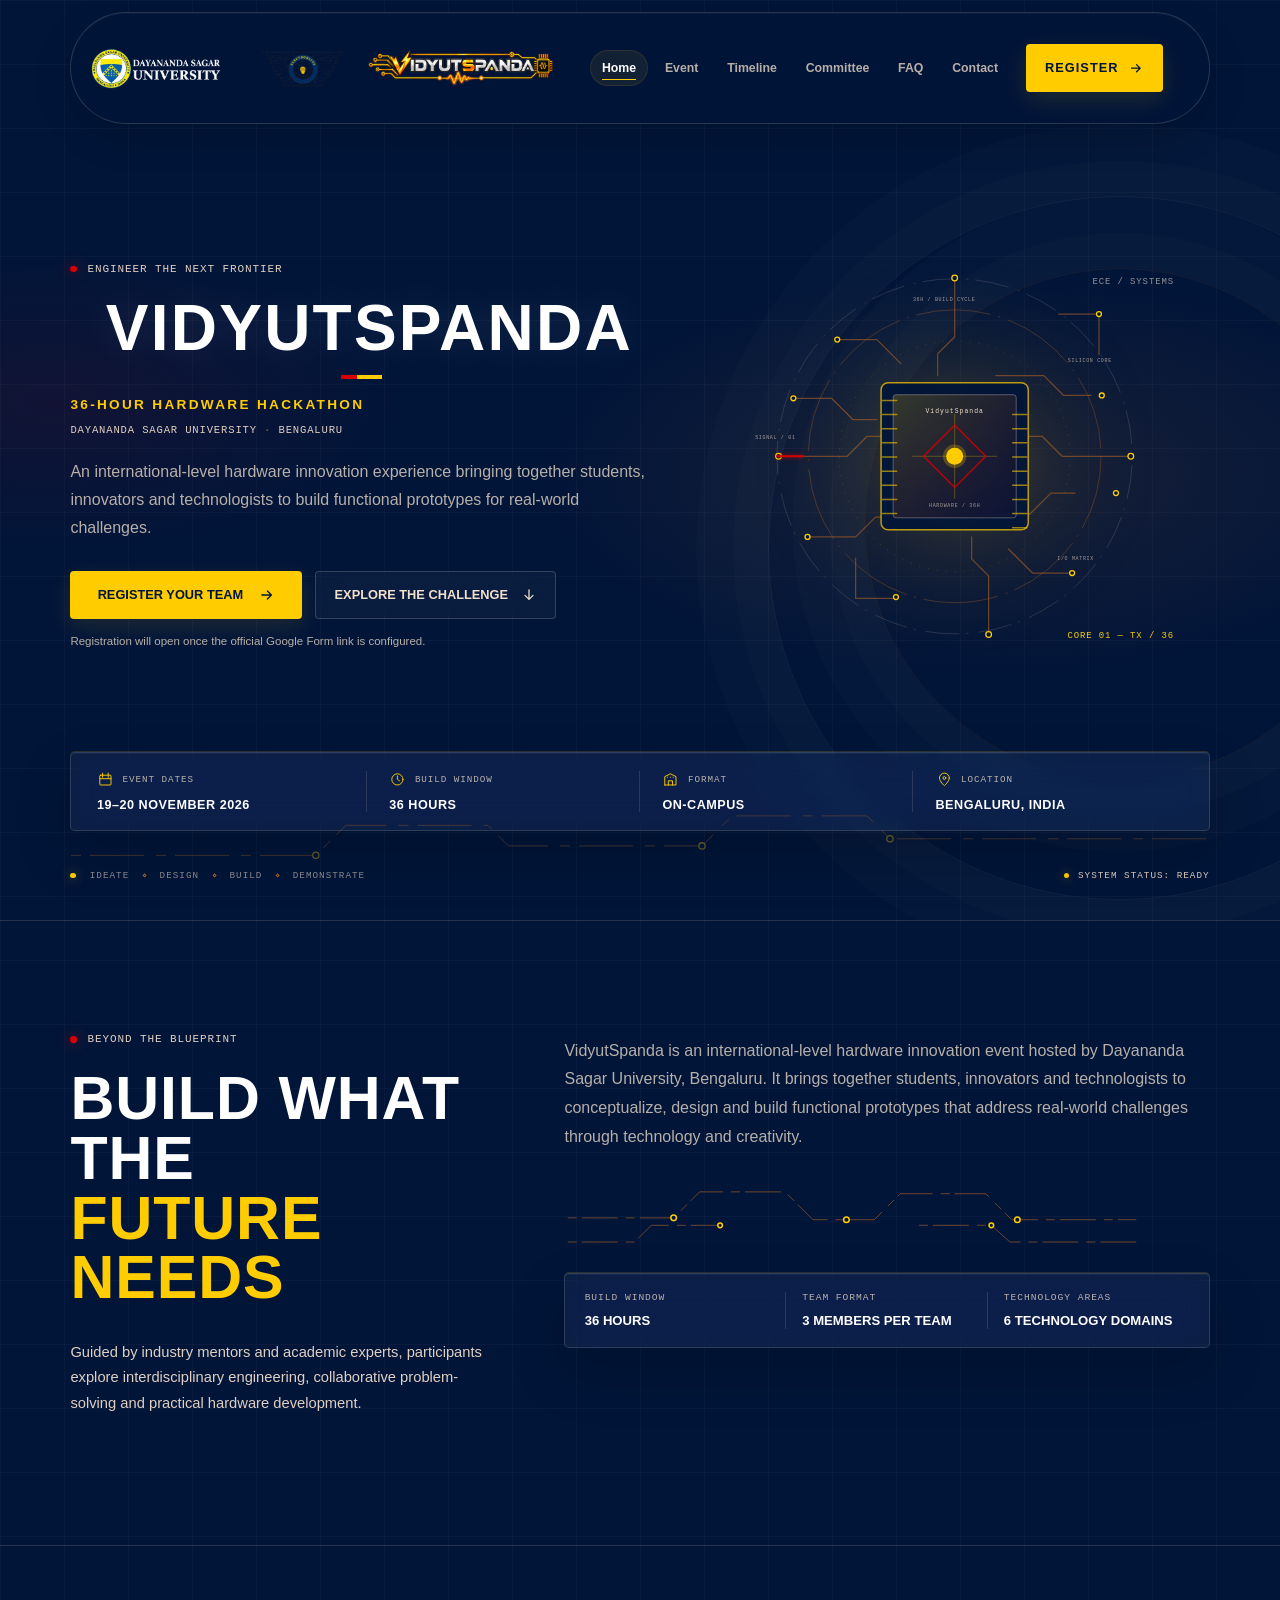
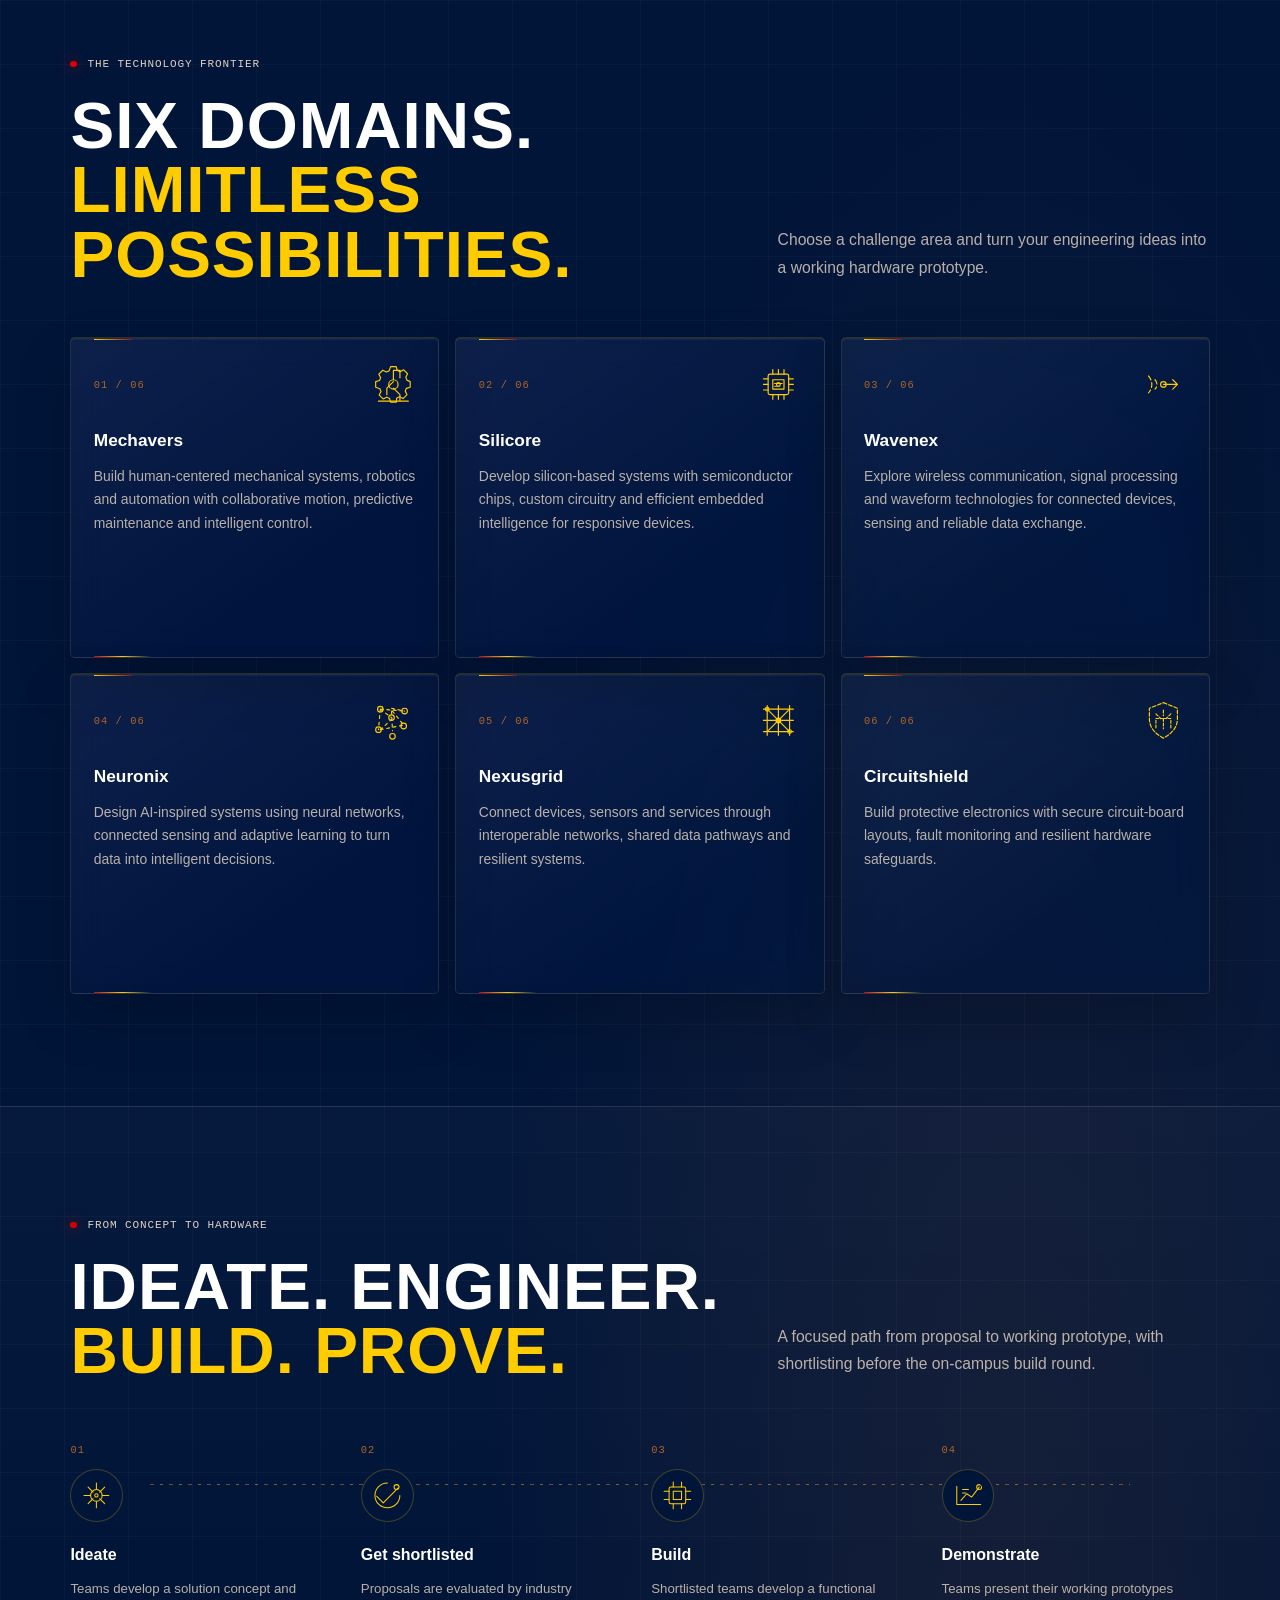
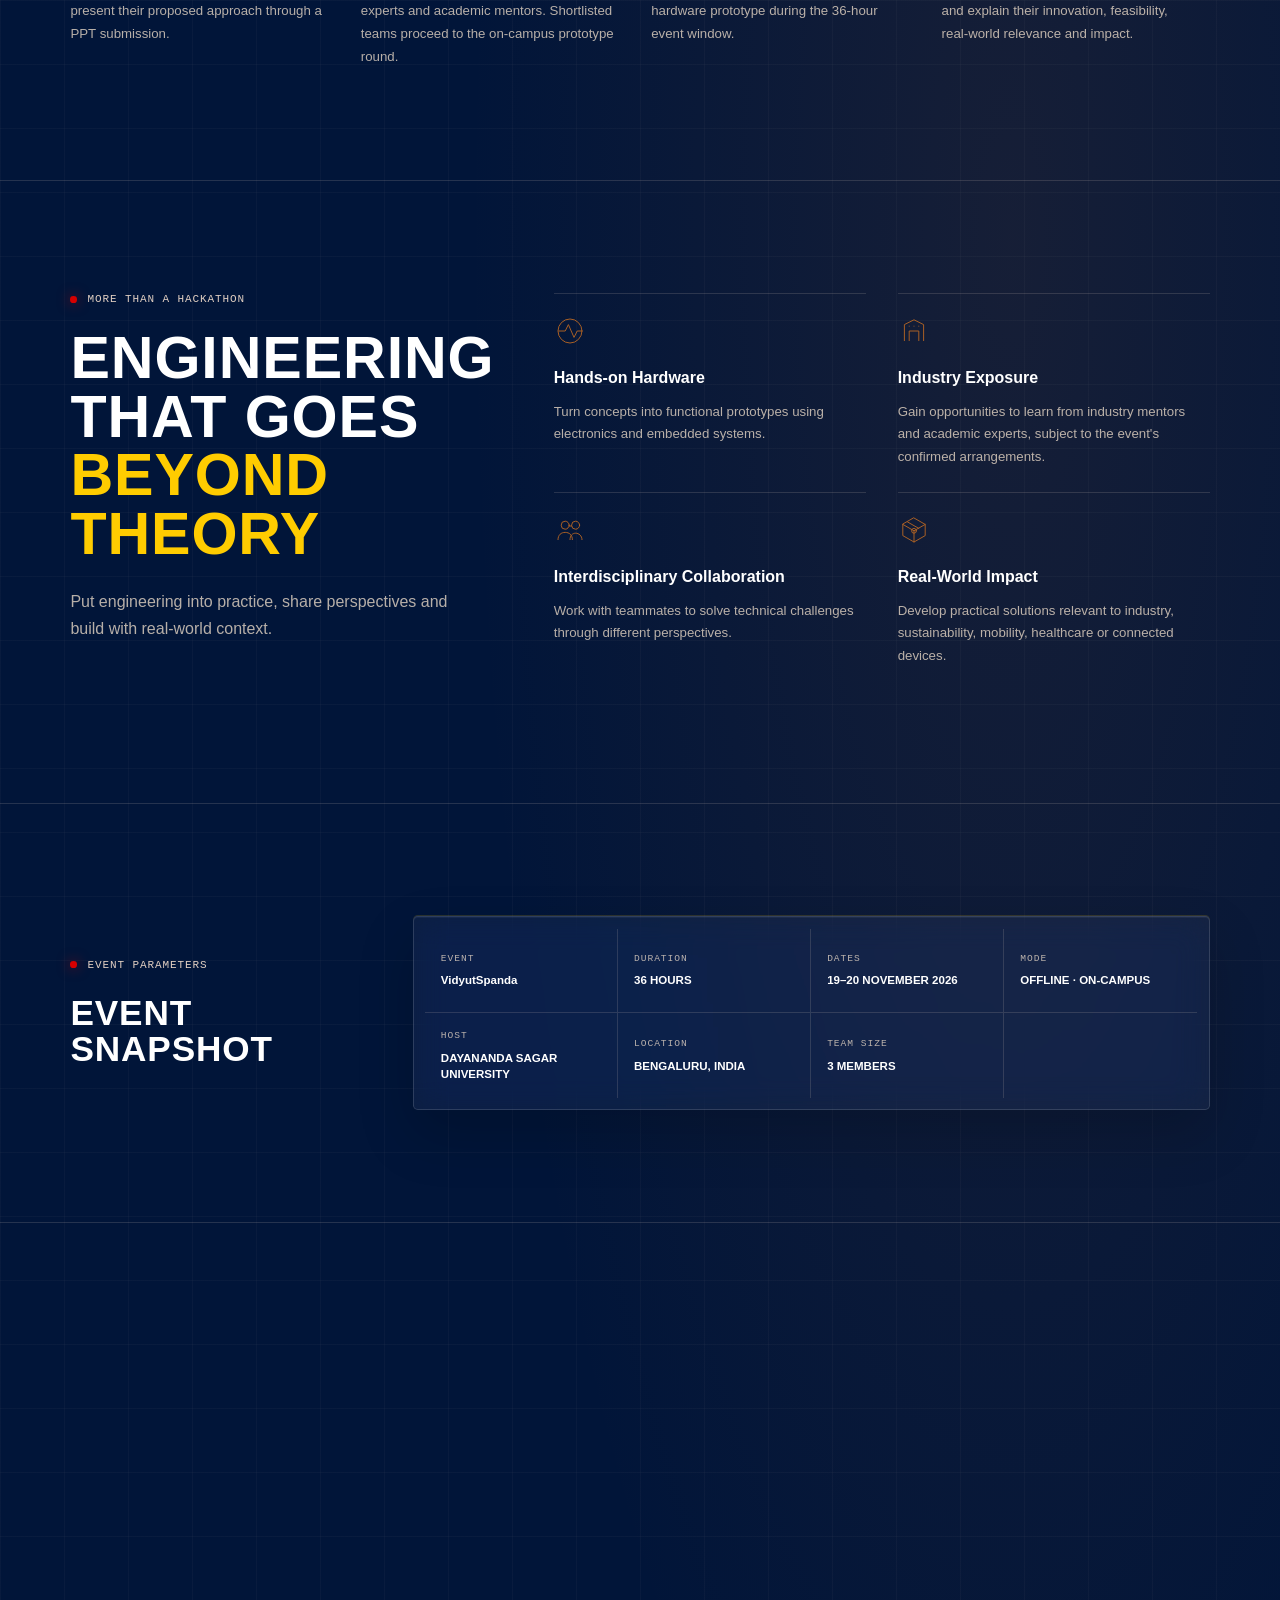
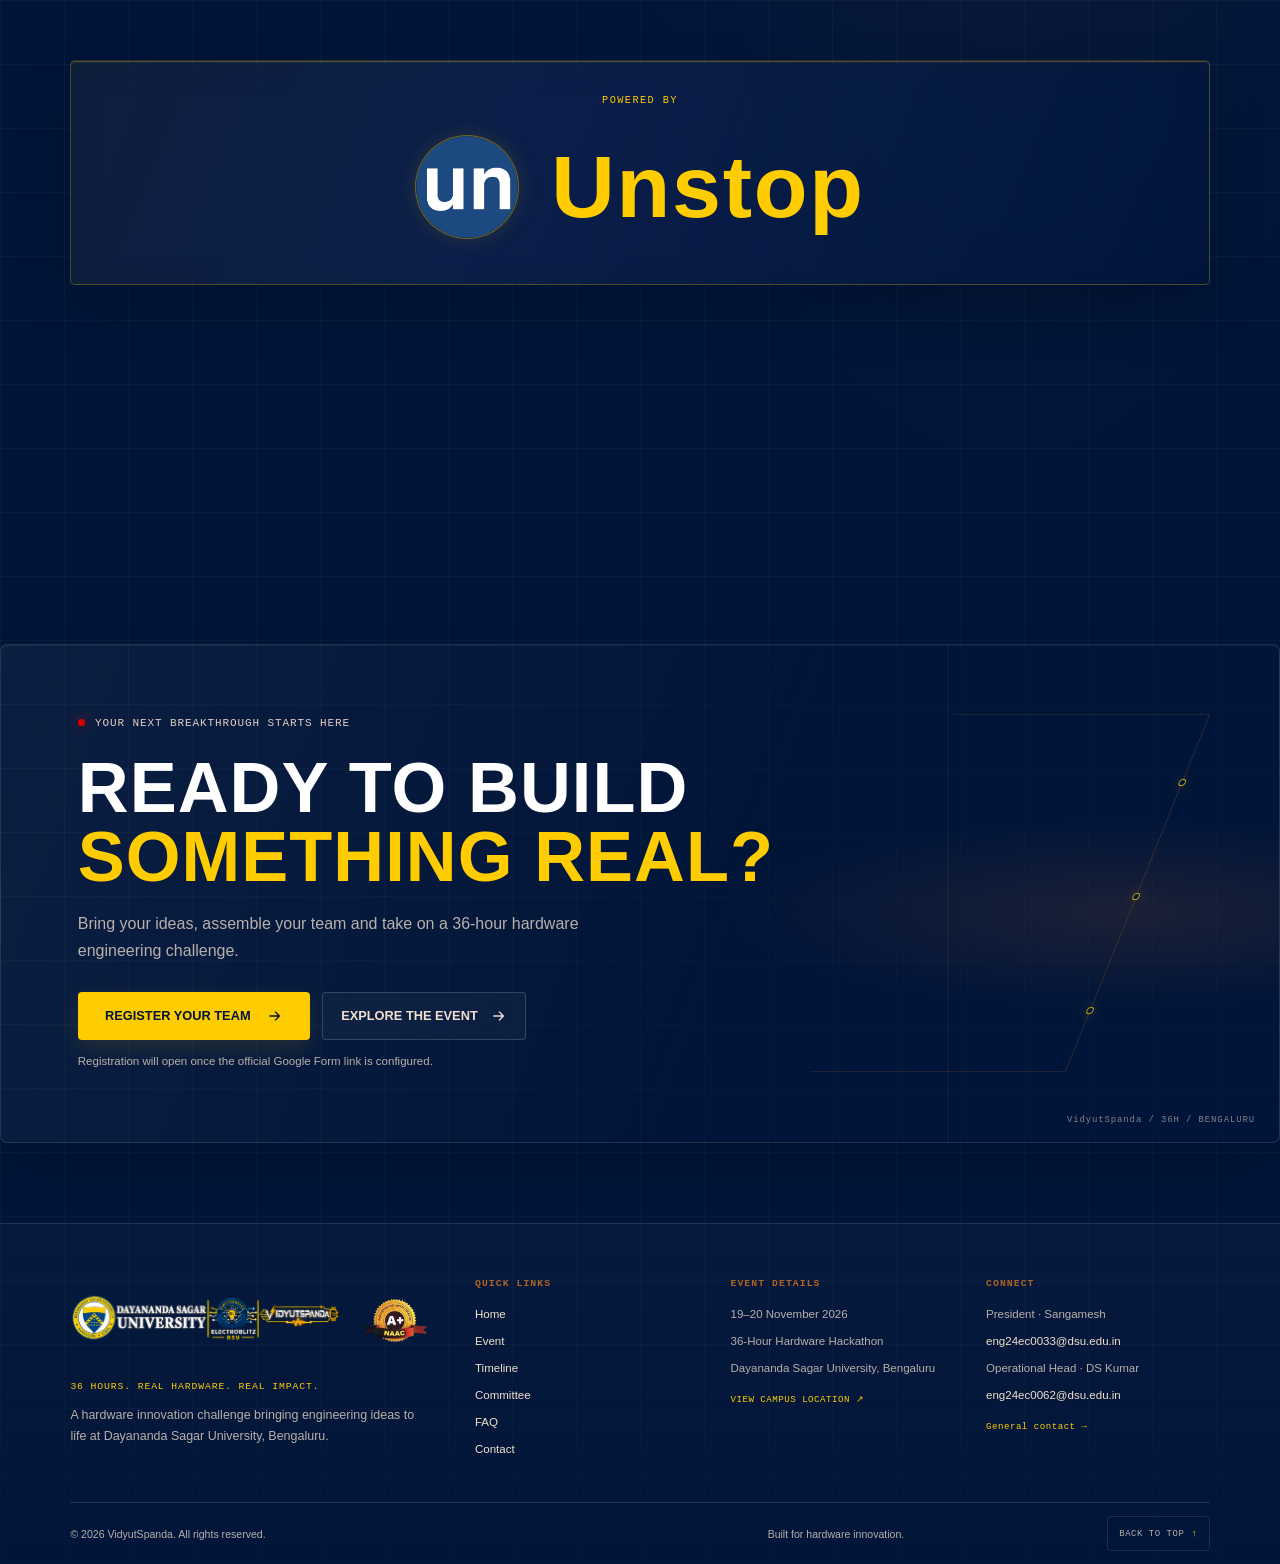
==== commit c8086120: "Update Vidyutspanda registration link" ====
--- a/index.html
+++ b/index.html
@@ -76,7 +76,7 @@
         <a class="nav-link" data-nav="contact" href="contact.html">Contact</a>
       </div>
       <div class="nav-actions">
-        <a class="button button-primary nav-register" href="https://forms.gle/8rKtdWuMZUx3A7JC6" target="_blank" rel="noopener noreferrer">
+        <a class="button button-primary nav-register" href="https://unstop.com/o/ghMEq2z?lb=use8bmqW&utm_medium=Share&utm_source=WhatsApp" target="_blank" rel="noopener noreferrer">
           <span>REGISTER</span>
           <svg aria-hidden="true" viewBox="0 0 20 20" focusable="false"><path d="M3.5 10h12m-5-5 5 5-5 5" /></svg>
         </a>
@@ -98,7 +98,7 @@
         <p class="hero-host" data-reveal>DAYANANDA SAGAR UNIVERSITY <span aria-hidden="true">·</span> BENGALURU</p>
         <p class="hero-description" data-reveal>An international-level hardware innovation experience bringing together students, innovators and technologists to build functional prototypes for real-world challenges.</p>
         <div class="hero-actions" data-reveal>
-          <a class="button button-primary register-button" href="https://forms.gle/8rKtdWuMZUx3A7JC6" target="_blank" rel="noopener noreferrer">
+          <a class="button button-primary register-button" href="https://unstop.com/o/ghMEq2z?lb=use8bmqW&utm_medium=Share&utm_source=WhatsApp" target="_blank" rel="noopener noreferrer">
             <span>REGISTER YOUR TEAM</span>
             <svg aria-hidden="true" viewBox="0 0 20 20" focusable="false"><path d="M3.5 10h12m-5-5 5 5-5 5" /></svg>
           </a>
@@ -399,7 +399,7 @@
         <h2 id="closing-title">READY TO BUILD<br><span>SOMETHING REAL?</span></h2>
         <p>Bring your ideas, assemble your team and take on a 36-hour hardware engineering challenge.</p>
         <div class="closing-actions">
-          <a class="button button-primary register-button" href="https://forms.gle/8rKtdWuMZUx3A7JC6" target="_blank" rel="noopener noreferrer">
+          <a class="button button-primary register-button" href="https://unstop.com/o/ghMEq2z?lb=use8bmqW&utm_medium=Share&utm_source=WhatsApp" target="_blank" rel="noopener noreferrer">
             <span>REGISTER YOUR TEAM</span>
             <svg aria-hidden="true" viewBox="0 0 20 20" focusable="false"><path d="M3.5 10h12m-5-5 5 5-5 5" /></svg>
           </a>
--- a/css/style.css
+++ b/css/style.css
@@ -504,26 +504,29 @@
   grid-column: 1;
   grid-row: 1;
   align-self: center;
+  min-width: 0;
   padding-block: 2rem;
 }
 
 .hero-title {
-  max-width: none;
+  max-width: 100%;
   margin: 1.4rem 0 0;
   color: var(--color-white);
   font-family: var(--font-display);
-  font-size: 5.4rem;
+  font-size: clamp(1rem, 5vw, 5.4rem);
   font-weight: 800;
   letter-spacing: 0.035em;
   line-height: 0.92;
   text-shadow: 0 0 2.5rem rgba(255, 255, 255, 0.11);
-  overflow-wrap: normal;
+  white-space: nowrap;
+  text-align: center;
 }
 
 .hero-title::after {
   width: 3.6rem;
   height: 0.24rem;
   margin-top: 1.1rem;
+  margin-inline: auto;
   display: block;
   background: linear-gradient(90deg, var(--color-red) 0 28%, var(--color-gold) 28% 72%, transparent 72%);
   content: "";
--- a/css/responsive.css
+++ b/css/responsive.css
@@ -341,10 +341,6 @@
 }
 
 @media (max-width: 1100px) {
-  .hero-title {
-    font-size: 4.5rem;
-  }
-
   .hero-fact {
     padding-inline: 1rem;
   }
@@ -414,10 +410,6 @@
     padding-block: 5.5rem 6rem;
     grid-template-columns: minmax(0, 1fr);
     gap: 2rem;
-  }
-
-  .hero-title {
-    font-size: 4.25rem;
   }
 
   .hero-event-type {
@@ -561,7 +553,6 @@
   }
 
   .hero-title {
-    font-size: 3rem;
     letter-spacing: 0.045em;
   }
 
@@ -889,7 +880,6 @@
 
 @media (max-width: 340px) {
   .hero-title {
-    font-size: 2.55rem;
     letter-spacing: 0.035em;
   }
 
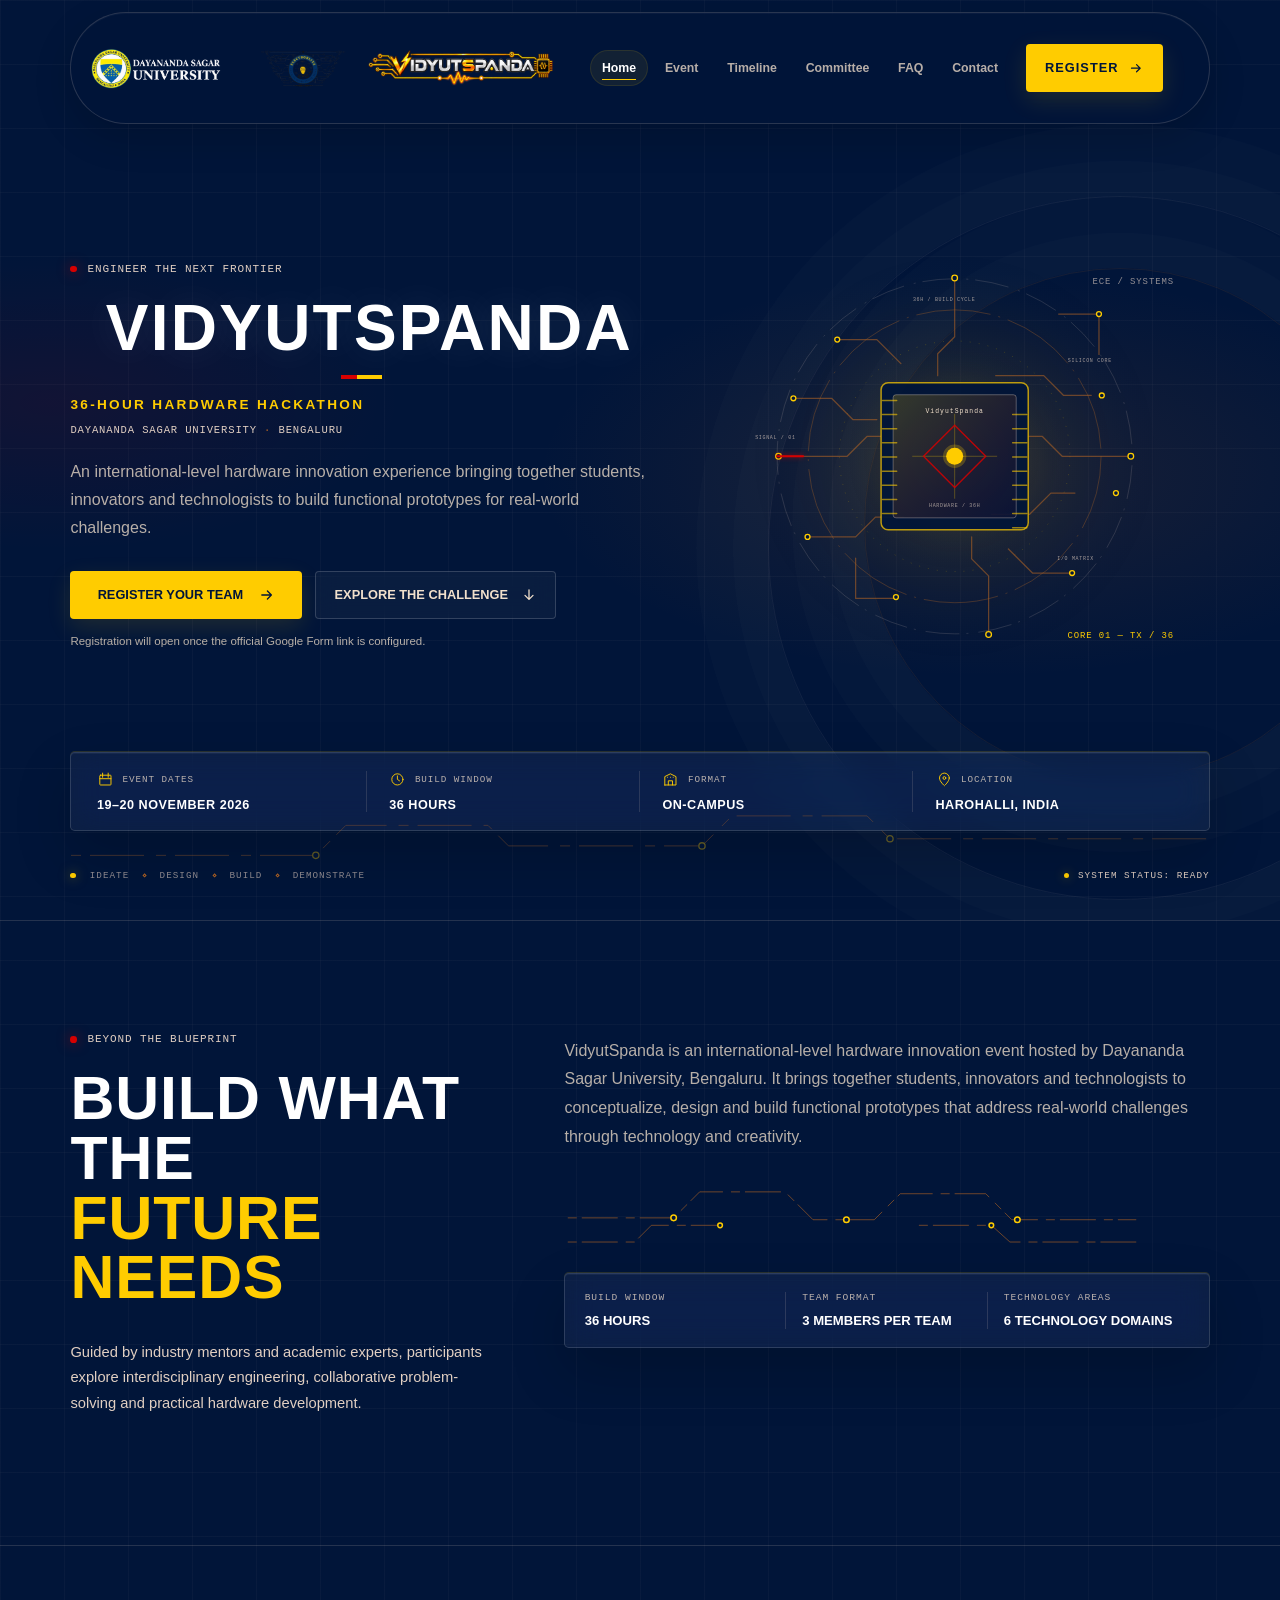
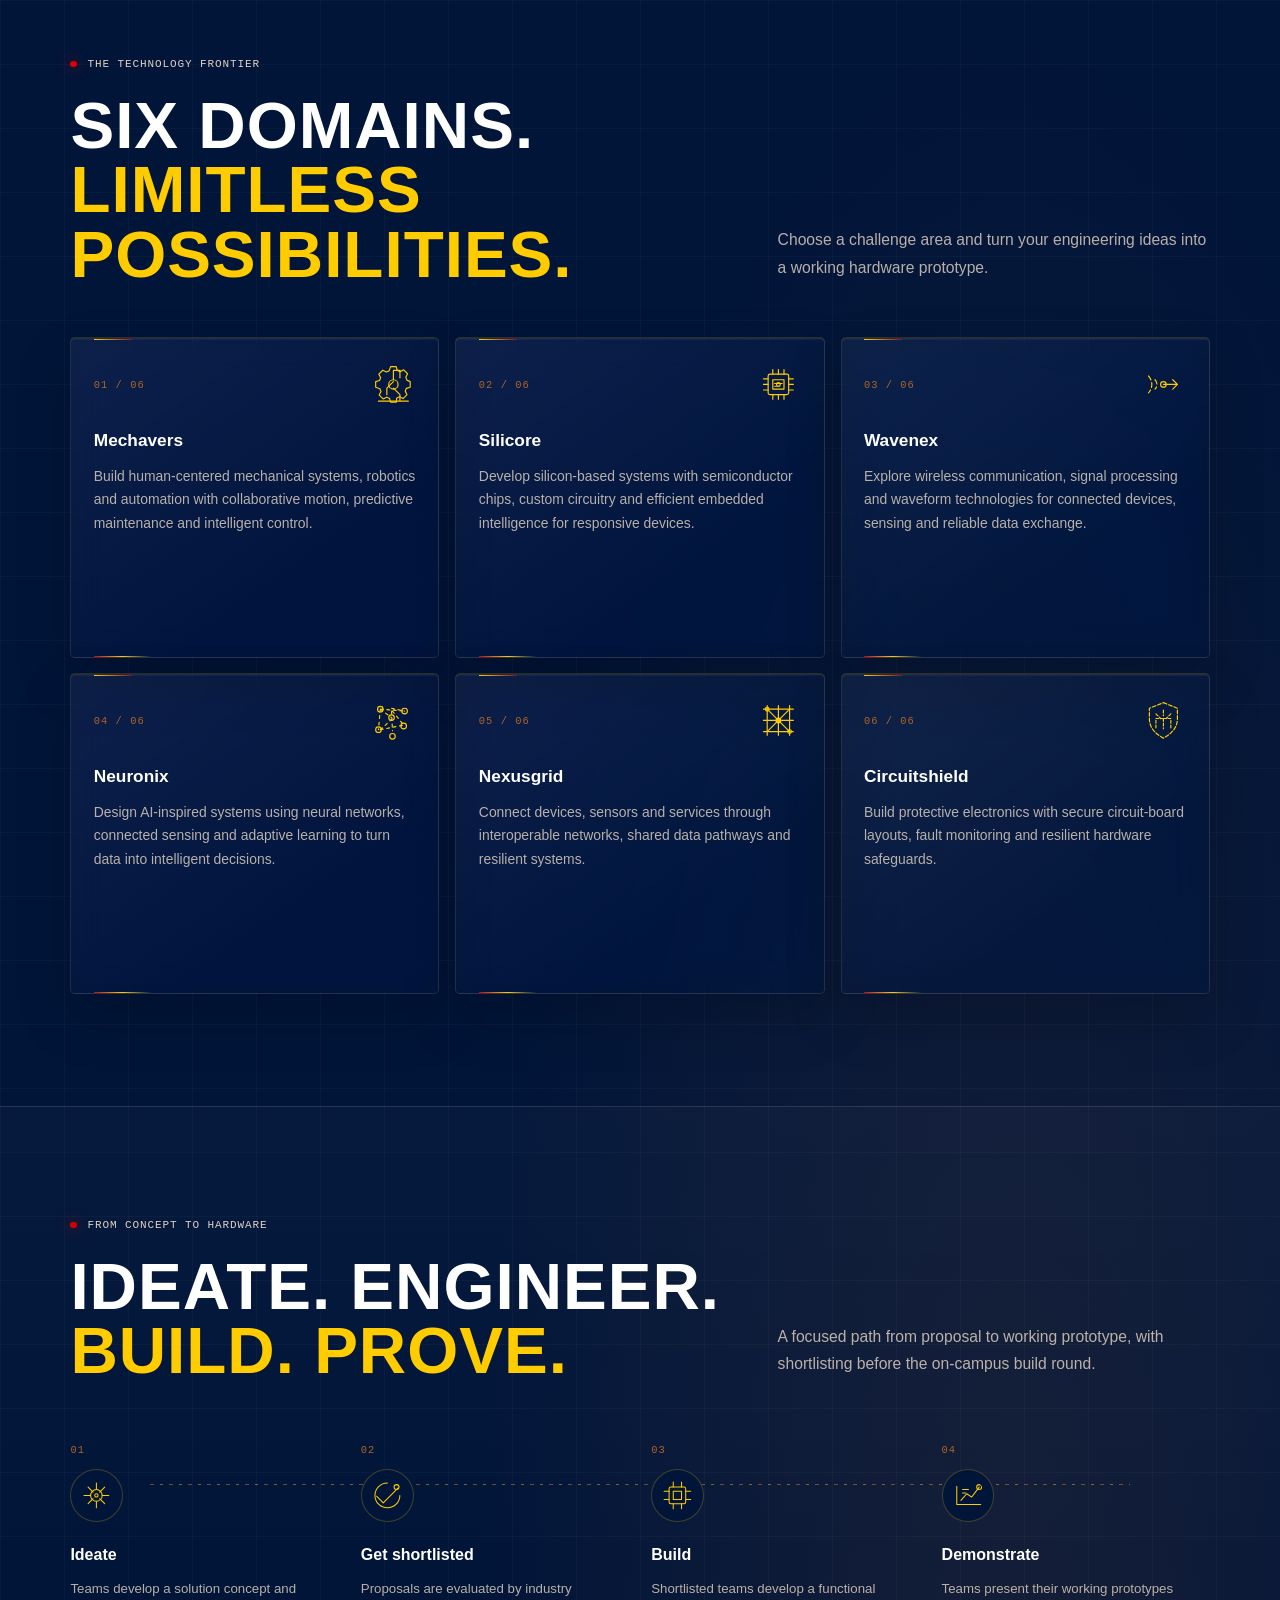
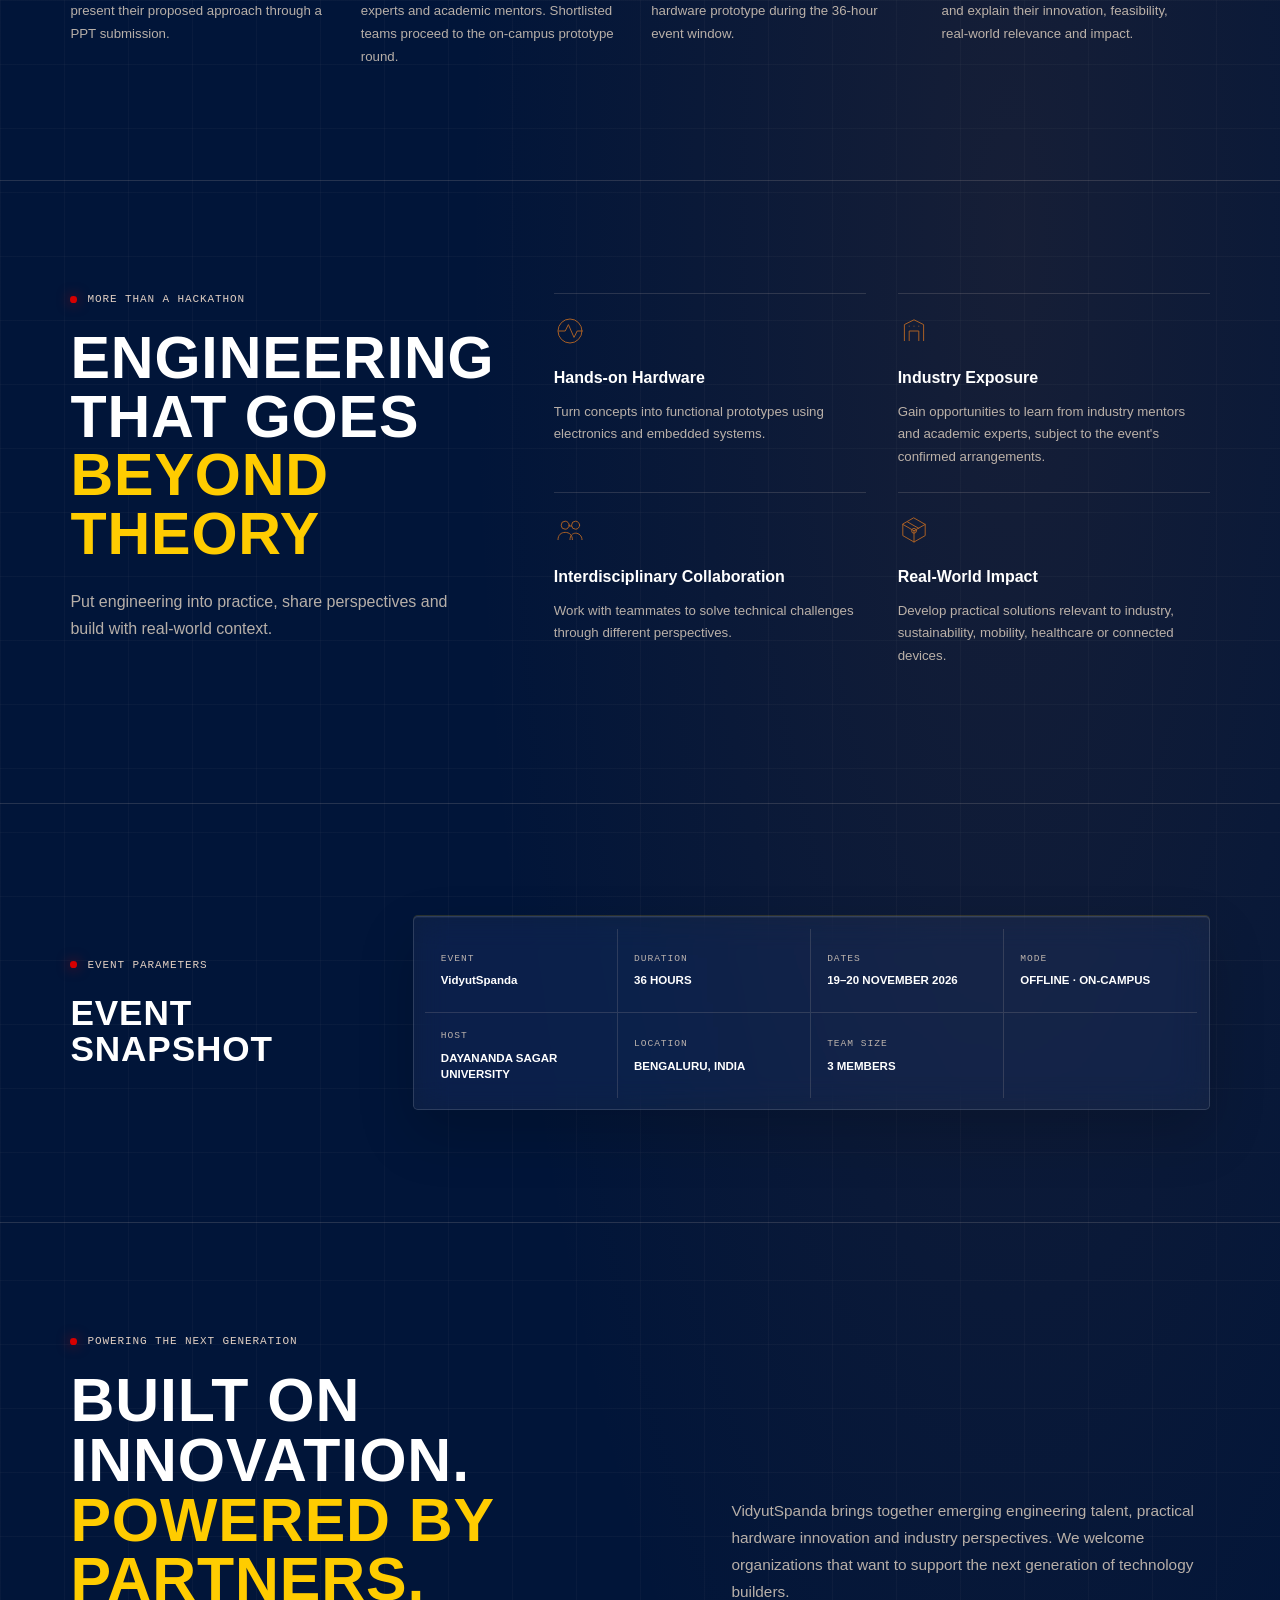
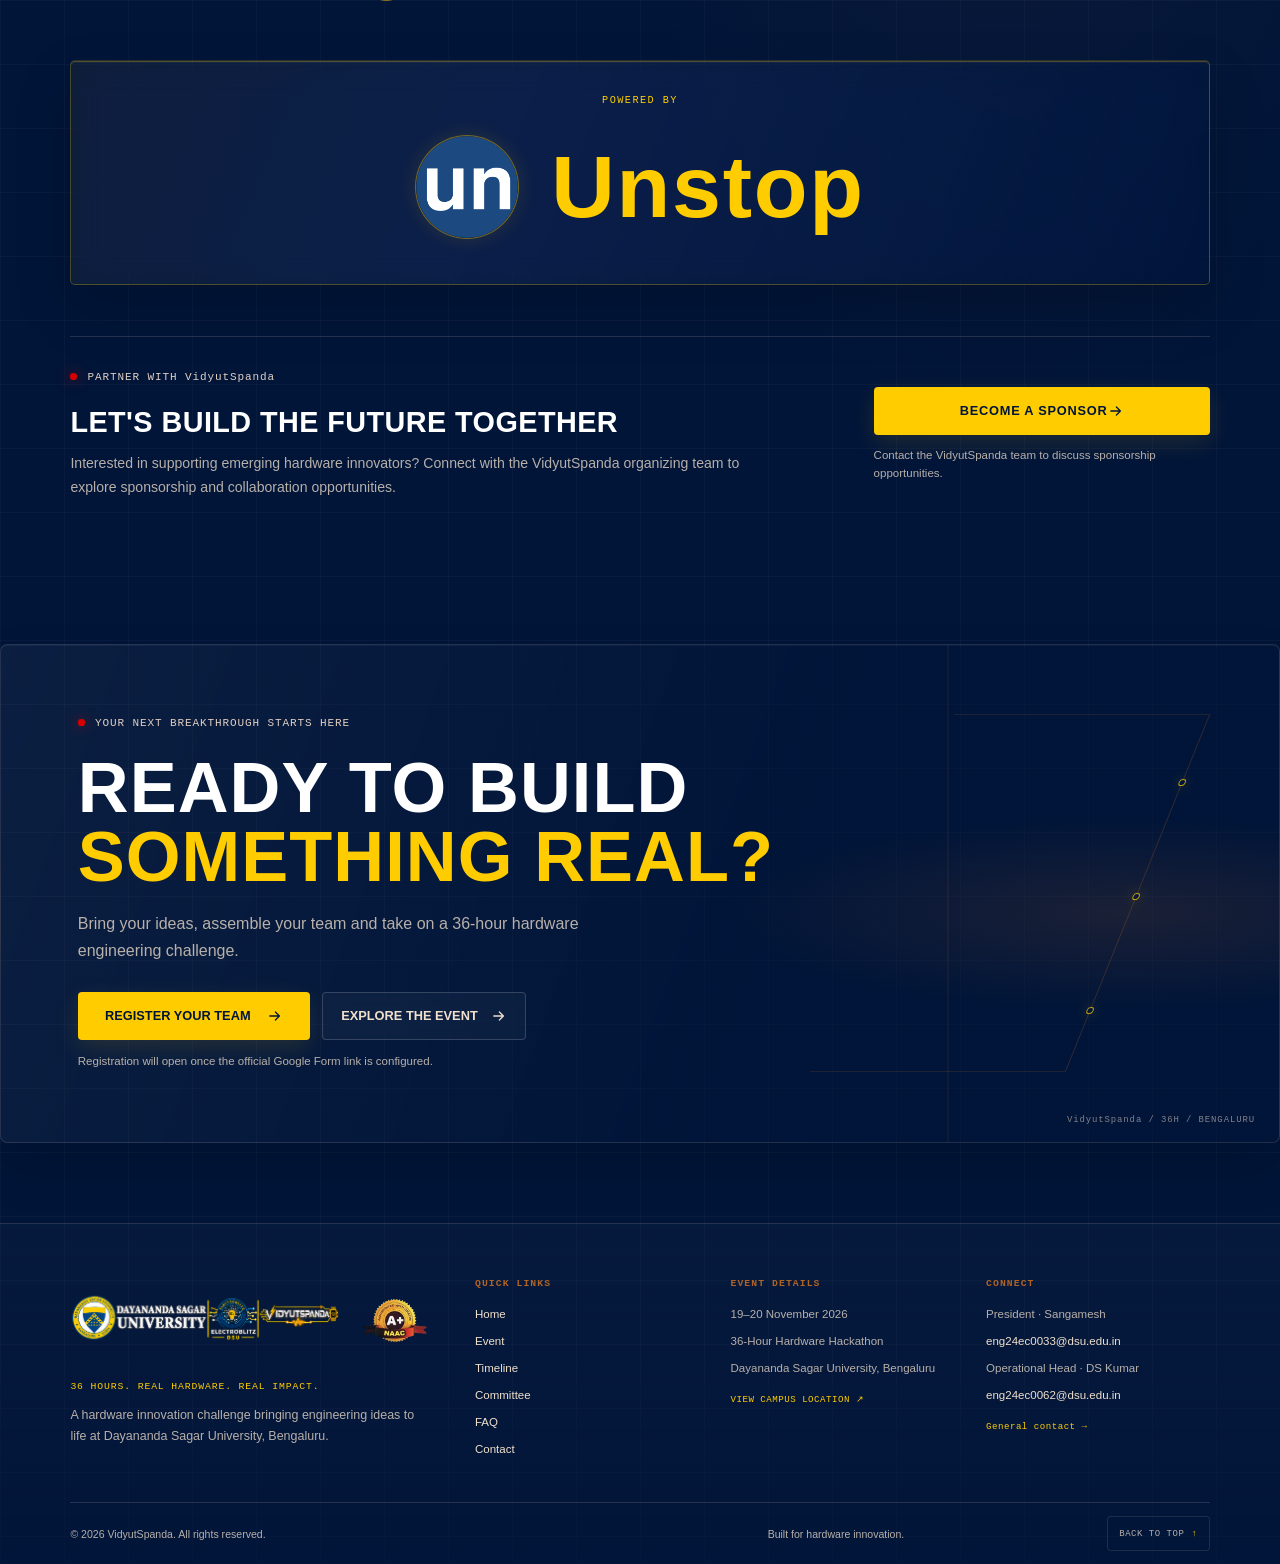
==== commit bd8284c0: "Update Home page" ====
--- a/index.html
+++ b/index.html
@@ -195,7 +195,7 @@
             <svg aria-hidden="true" viewBox="0 0 24 24" focusable="false"><path d="M19 10c0 5-7 11-7 11S5 15 5 10a7 7 0 1 1 14 0Z" /><circle cx="12" cy="10" r="2" /></svg>
             LOCATION
           </dt>
-          <dd>BENGALURU, INDIA</dd>
+          <dd>HAROHALLI, INDIA</dd>
         </div>
       </dl>
 
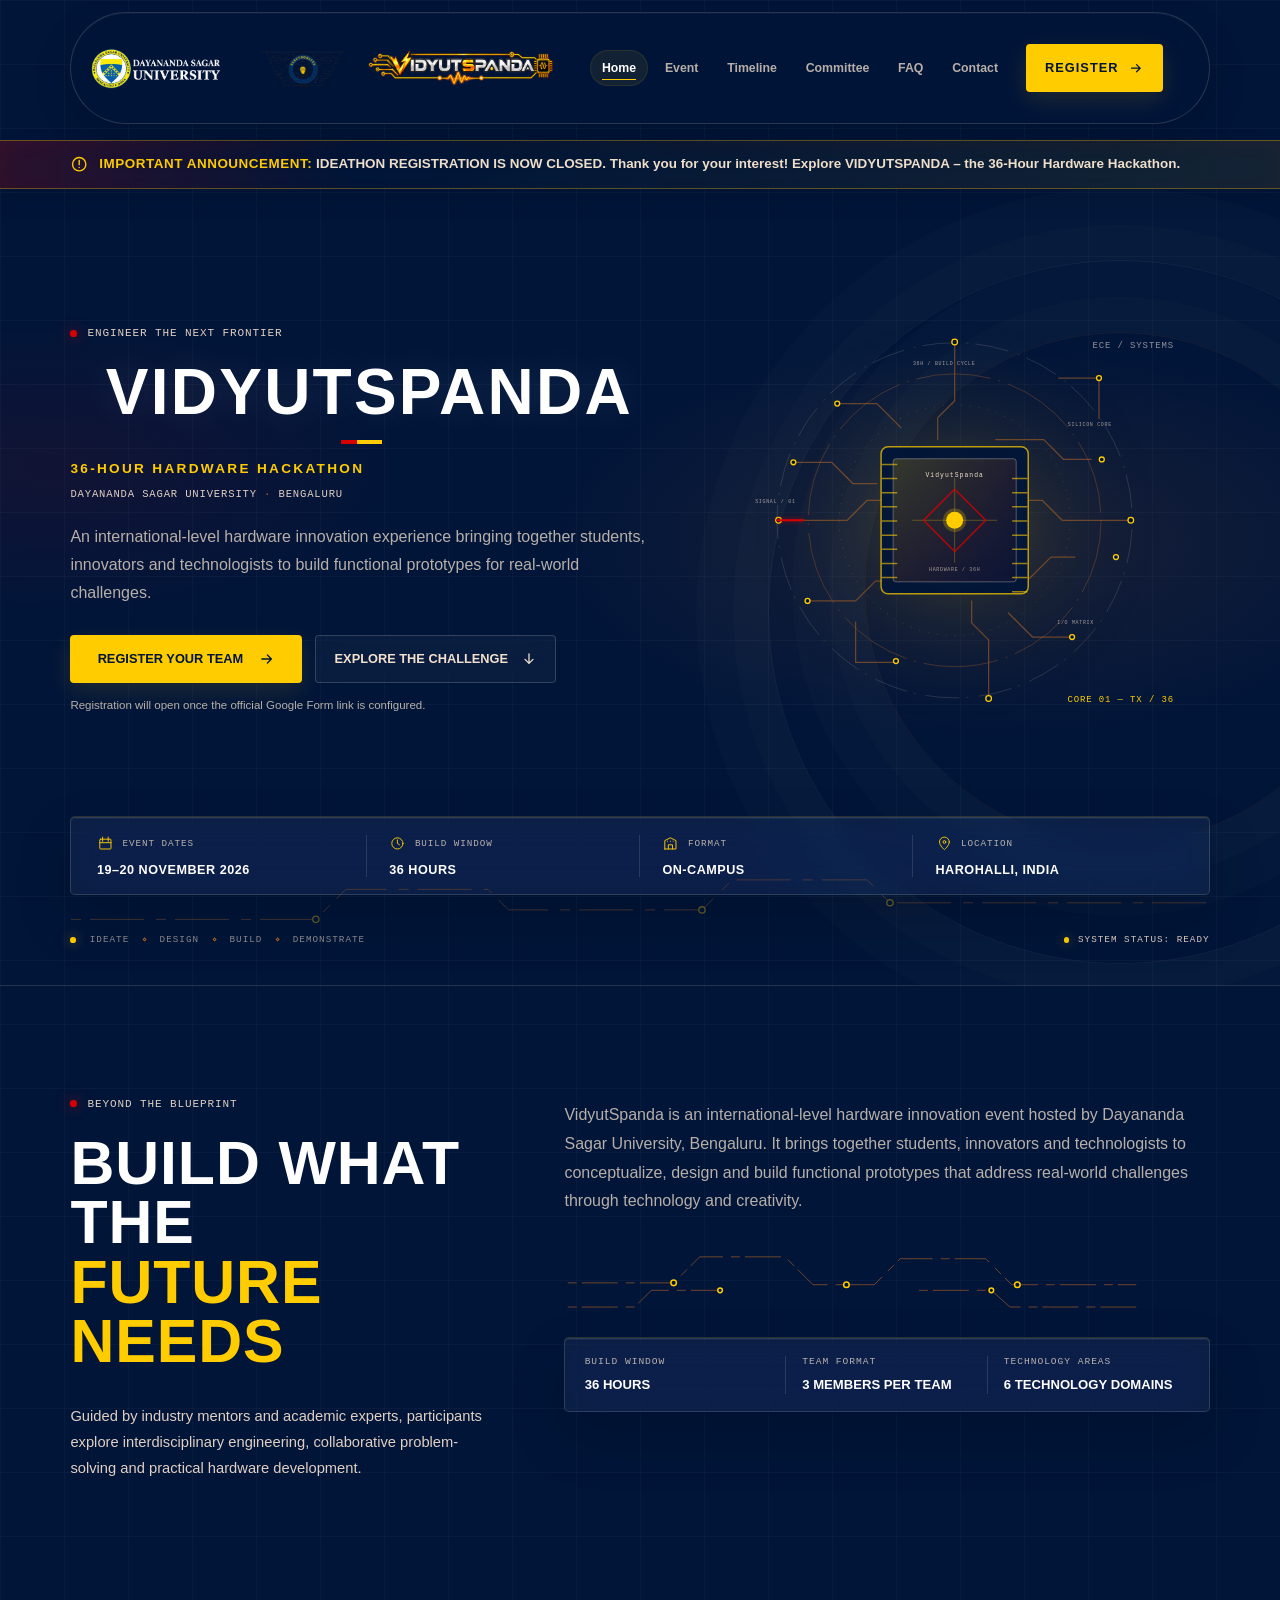
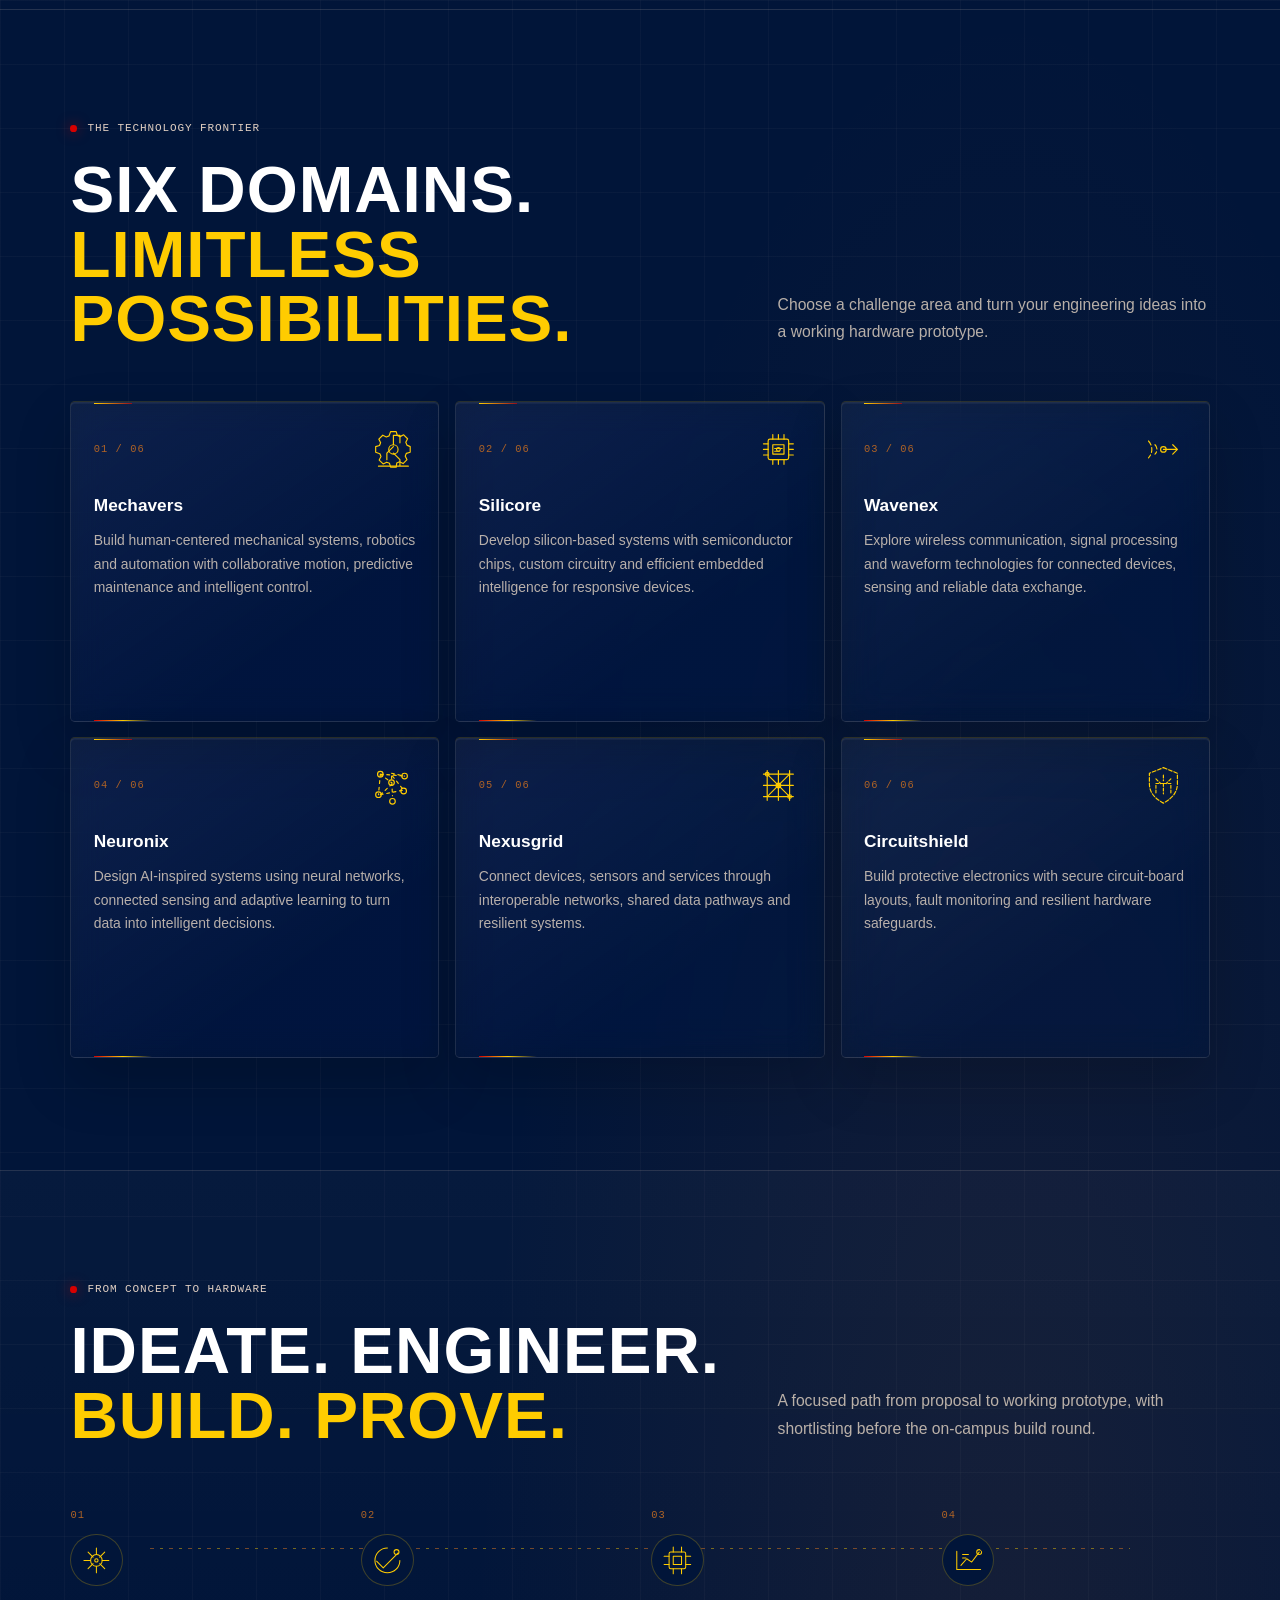
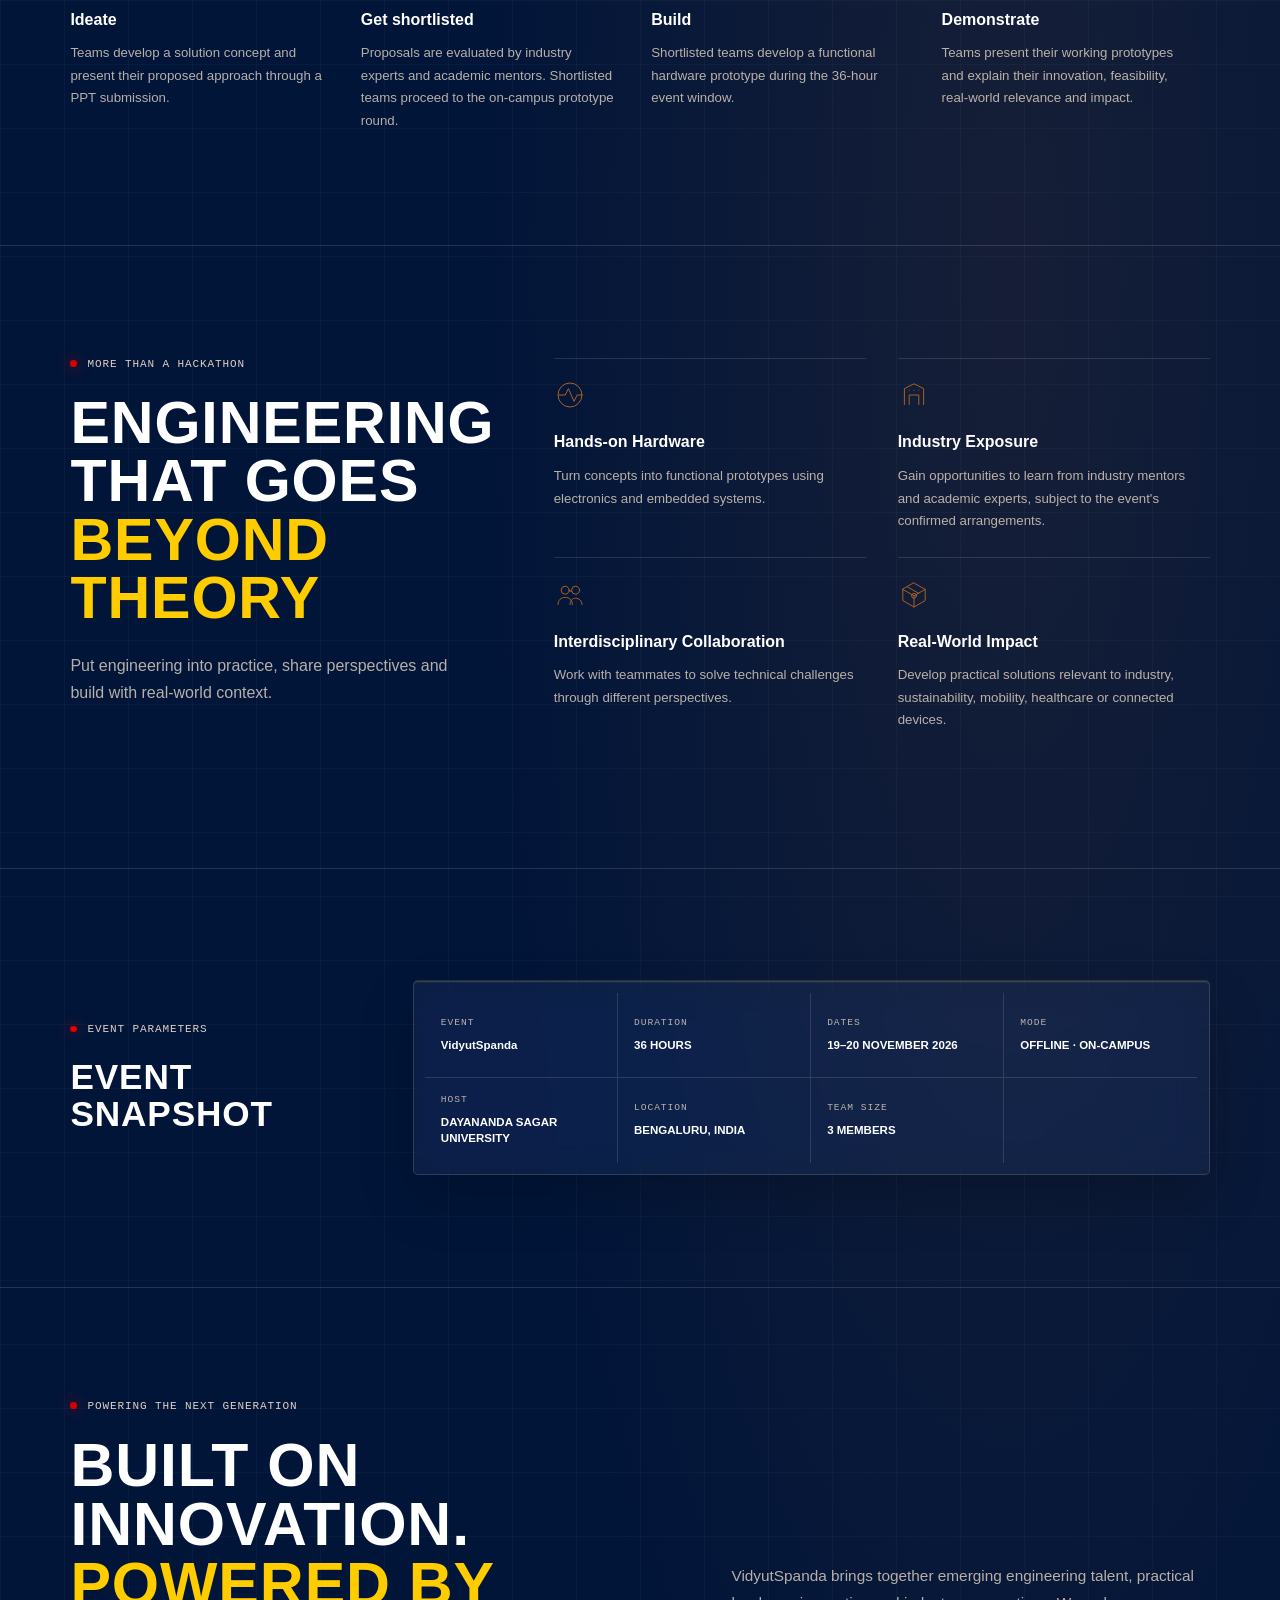
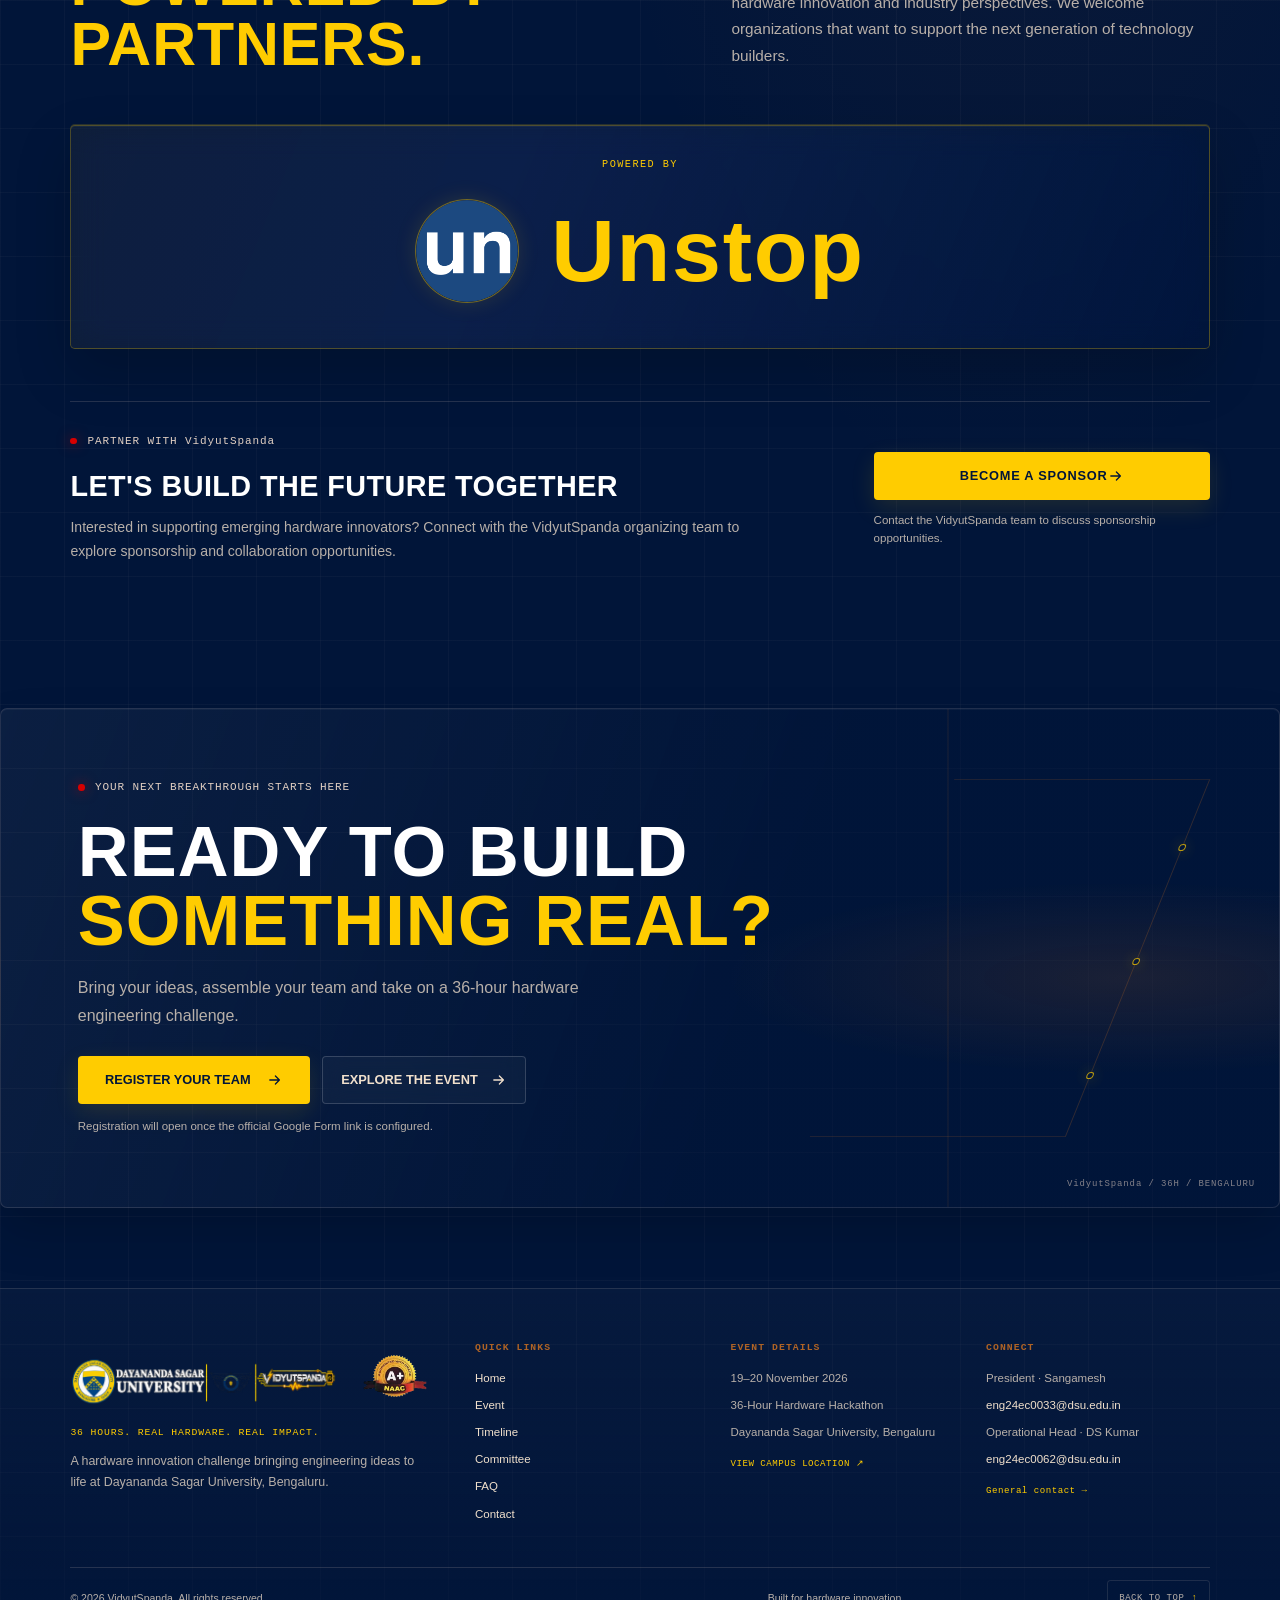
==== commit 900188b0: "Updated Events" ====
--- a/index.html
+++ b/index.html
@@ -87,6 +87,25 @@
       <span class="menu-icon" aria-hidden="true"><span></span><span></span></span>
     </button>
   </header>
+
+  <section class="announcement-banner" aria-label="Important announcement">
+    <div class="announcement-track">
+      <p class="announcement-message">
+        <svg aria-hidden="true" viewBox="0 0 20 20" focusable="false">
+          <circle cx="10" cy="10" r="7.25" />
+          <path d="M10 5.8v4.7m0 3.1v.1" />
+        </svg>
+        <span><strong>IMPORTANT ANNOUNCEMENT:</strong> IDEATHON REGISTRATION IS NOW CLOSED. Thank you for your interest! Explore VIDYUTSPANDA – the 36-Hour Hardware Hackathon.</span>
+      </p>
+      <p class="announcement-message" aria-hidden="true">
+        <svg aria-hidden="true" viewBox="0 0 20 20" focusable="false">
+          <circle cx="10" cy="10" r="7.25" />
+          <path d="M10 5.8v4.7m0 3.1v.1" />
+        </svg>
+        <span><strong>IMPORTANT ANNOUNCEMENT:</strong> IDEATHON REGISTRATION IS NOW CLOSED. Thank you for your interest! Explore VIDYUTSPANDA – the 36-Hour Hardware Hackathon.</span>
+      </p>
+    </div>
+  </section>
 
   <main id="main-content">
     <section class="hero-section page-shell" aria-labelledby="hero-title">
--- a/css/style.css
+++ b/css/style.css
@@ -2939,3 +2939,78 @@
 @keyframes event-ring-rotate {
   to { transform: rotate(360deg); }
 }
+
+.announcement-banner {
+  position: relative;
+  z-index: 1;
+  width: 100%;
+  min-width: 0;
+  margin-top: 1rem;
+  overflow: hidden;
+  border-block: 1px solid rgba(255, 204, 0, 0.32);
+  background:
+    linear-gradient(90deg, rgba(215, 0, 0, 0.2), transparent 28%, rgba(255, 204, 0, 0.08)),
+    rgba(1, 21, 57, 0.86);
+  box-shadow: inset 0 0.25rem 1.1rem rgba(215, 0, 0, 0.055), 0 0.6rem 1.5rem rgba(0, 0, 0, 0.1);
+}
+
+.announcement-track {
+  width: max-content;
+  display: flex;
+  animation: announcement-marquee 34s linear infinite;
+  will-change: transform;
+}
+
+.announcement-message {
+  flex: 0 0 auto;
+  margin: 0;
+  padding: 0.82rem 3.5rem 0.82rem var(--page-gutter);
+  display: flex;
+  align-items: center;
+  gap: 0.65rem;
+  color: var(--color-cream);
+  font-size: clamp(0.72rem, 1.05vw, 0.88rem);
+  font-weight: 600;
+  line-height: 1.5;
+  white-space: nowrap;
+}
+
+.announcement-message svg {
+  width: 1.15rem;
+  height: 1.15rem;
+  flex: 0 0 auto;
+  fill: none;
+  stroke: var(--color-gold);
+  stroke-linecap: round;
+  stroke-linejoin: round;
+  stroke-width: 1.5;
+}
+
+.announcement-message strong {
+  color: var(--color-gold);
+  letter-spacing: 0.04em;
+}
+
+@keyframes announcement-marquee {
+  to { transform: translateX(-50%); }
+}
+
+@media (prefers-reduced-motion: reduce) {
+  .announcement-track {
+    width: 100%;
+    animation: none;
+    will-change: auto;
+  }
+
+  .announcement-message {
+    width: 100%;
+    padding-inline: var(--page-gutter);
+    justify-content: center;
+    flex-wrap: wrap;
+    white-space: normal;
+  }
+
+  .announcement-message[aria-hidden="true"] {
+    display: none;
+  }
+}
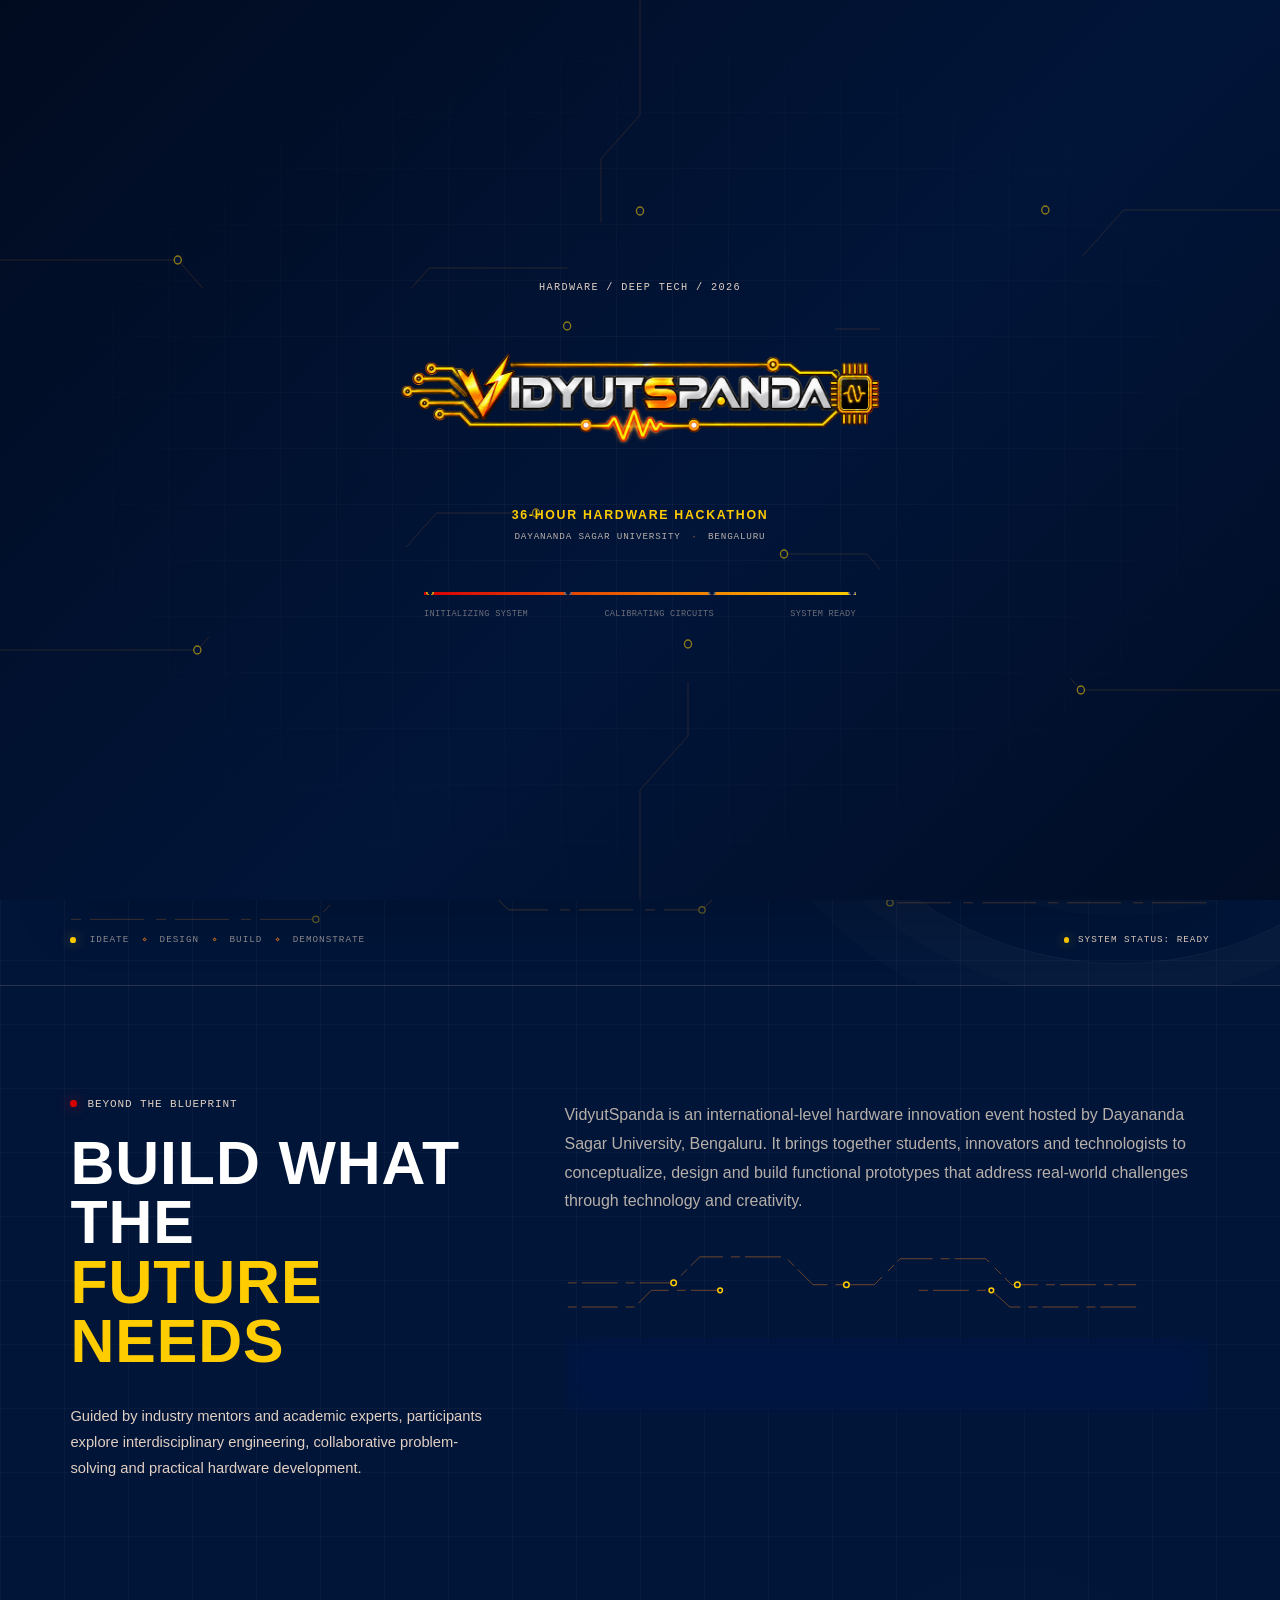
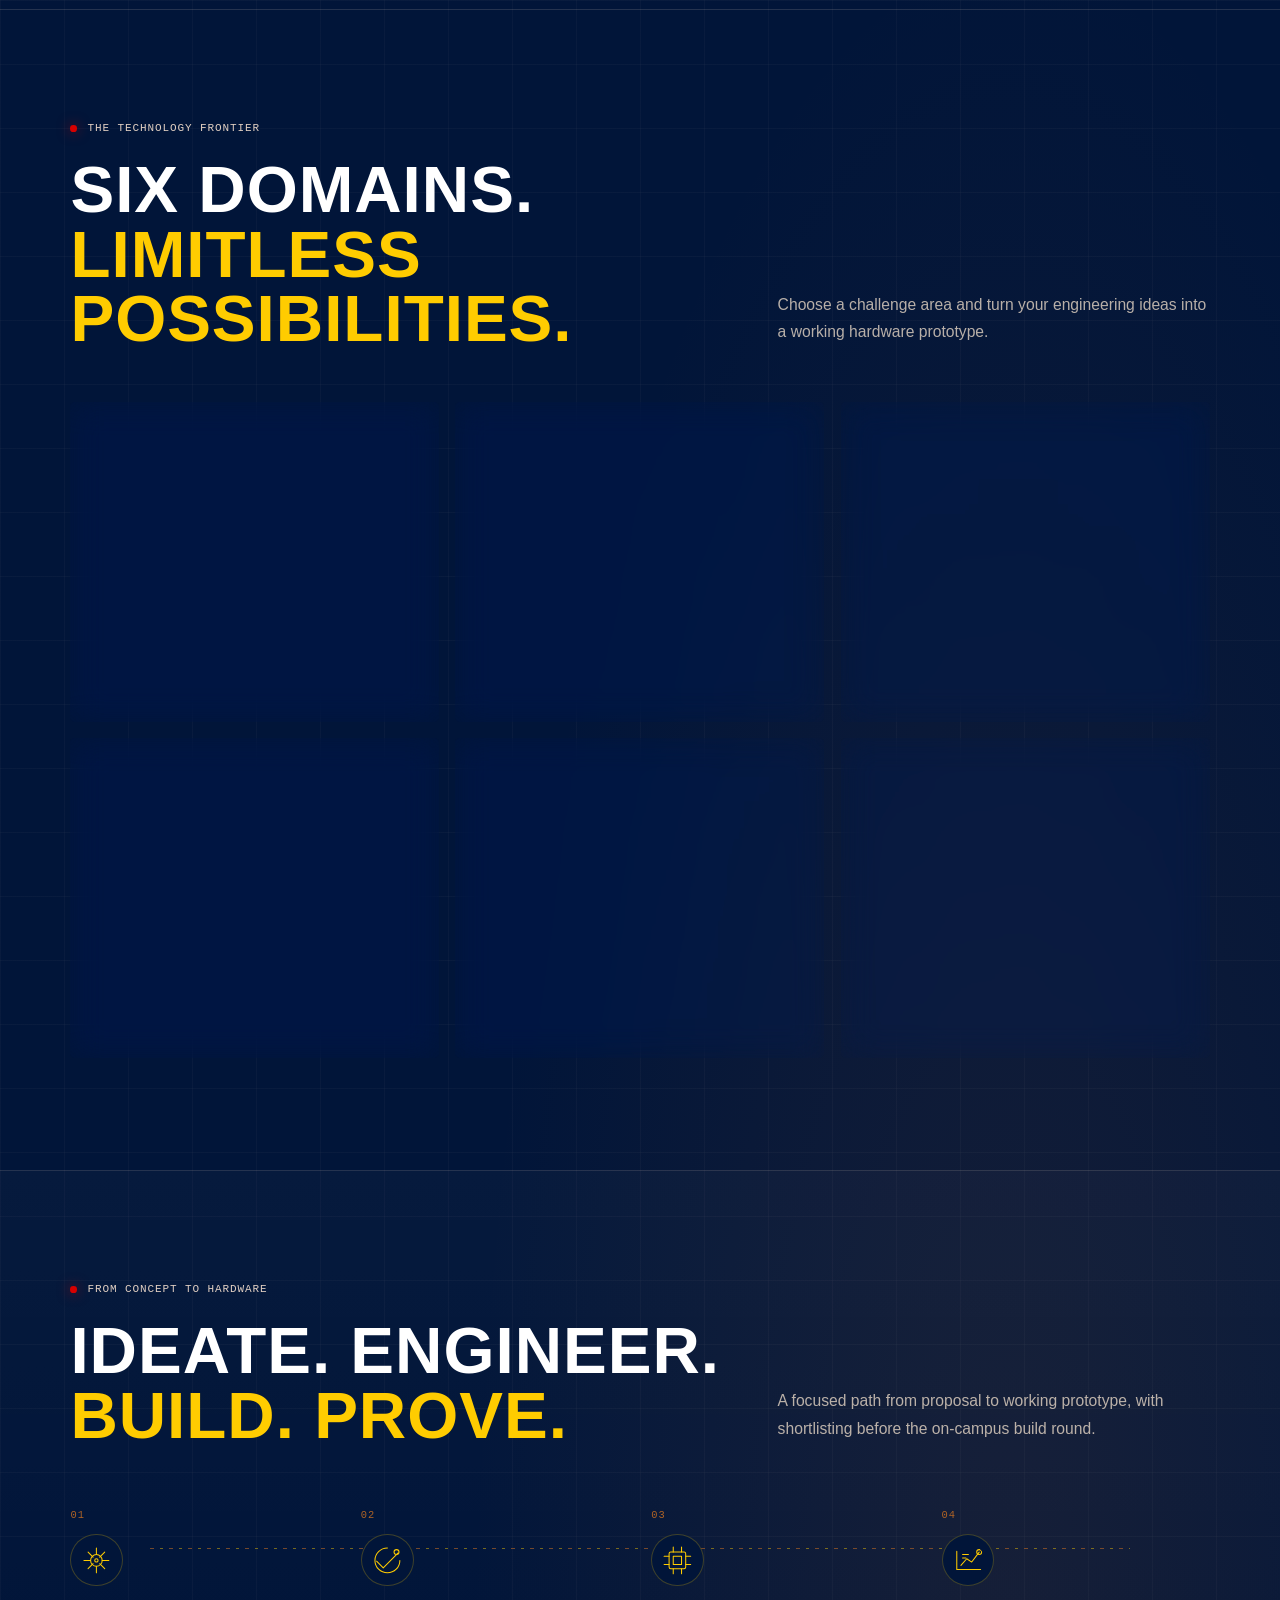
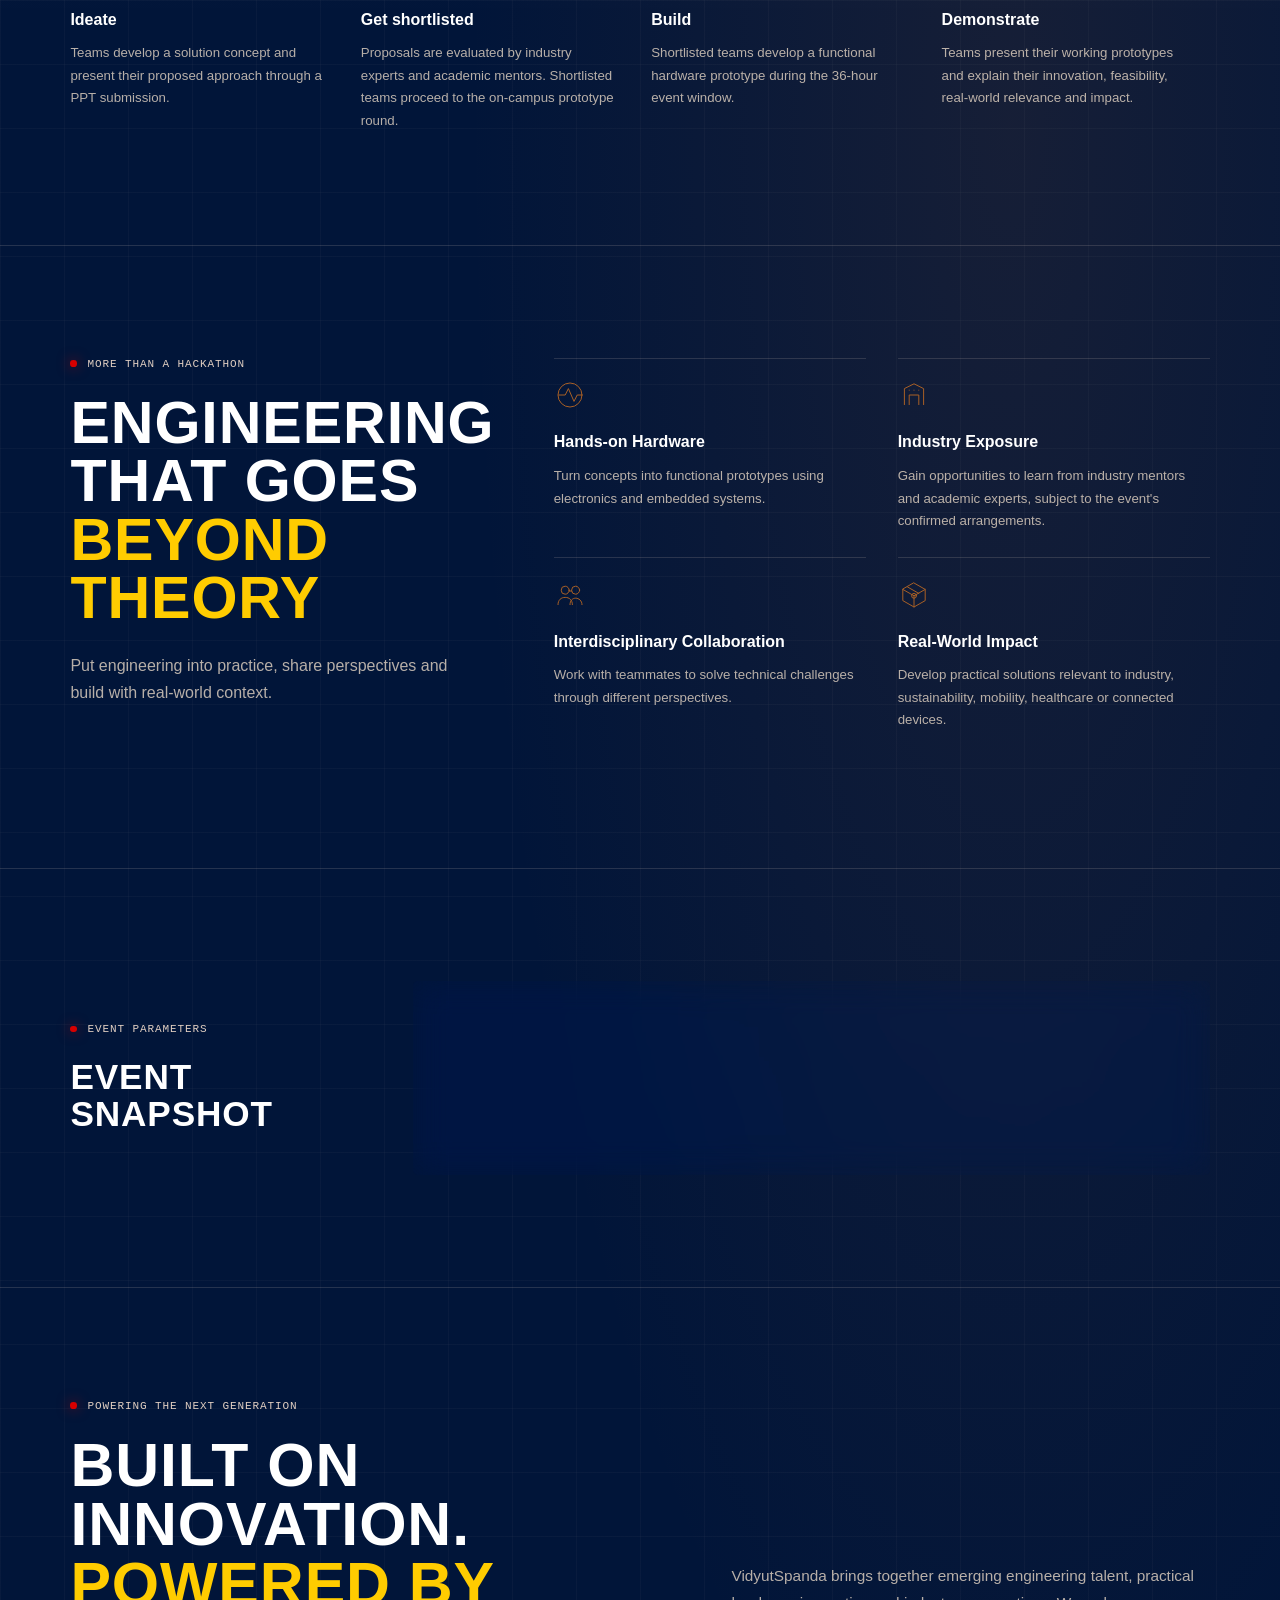
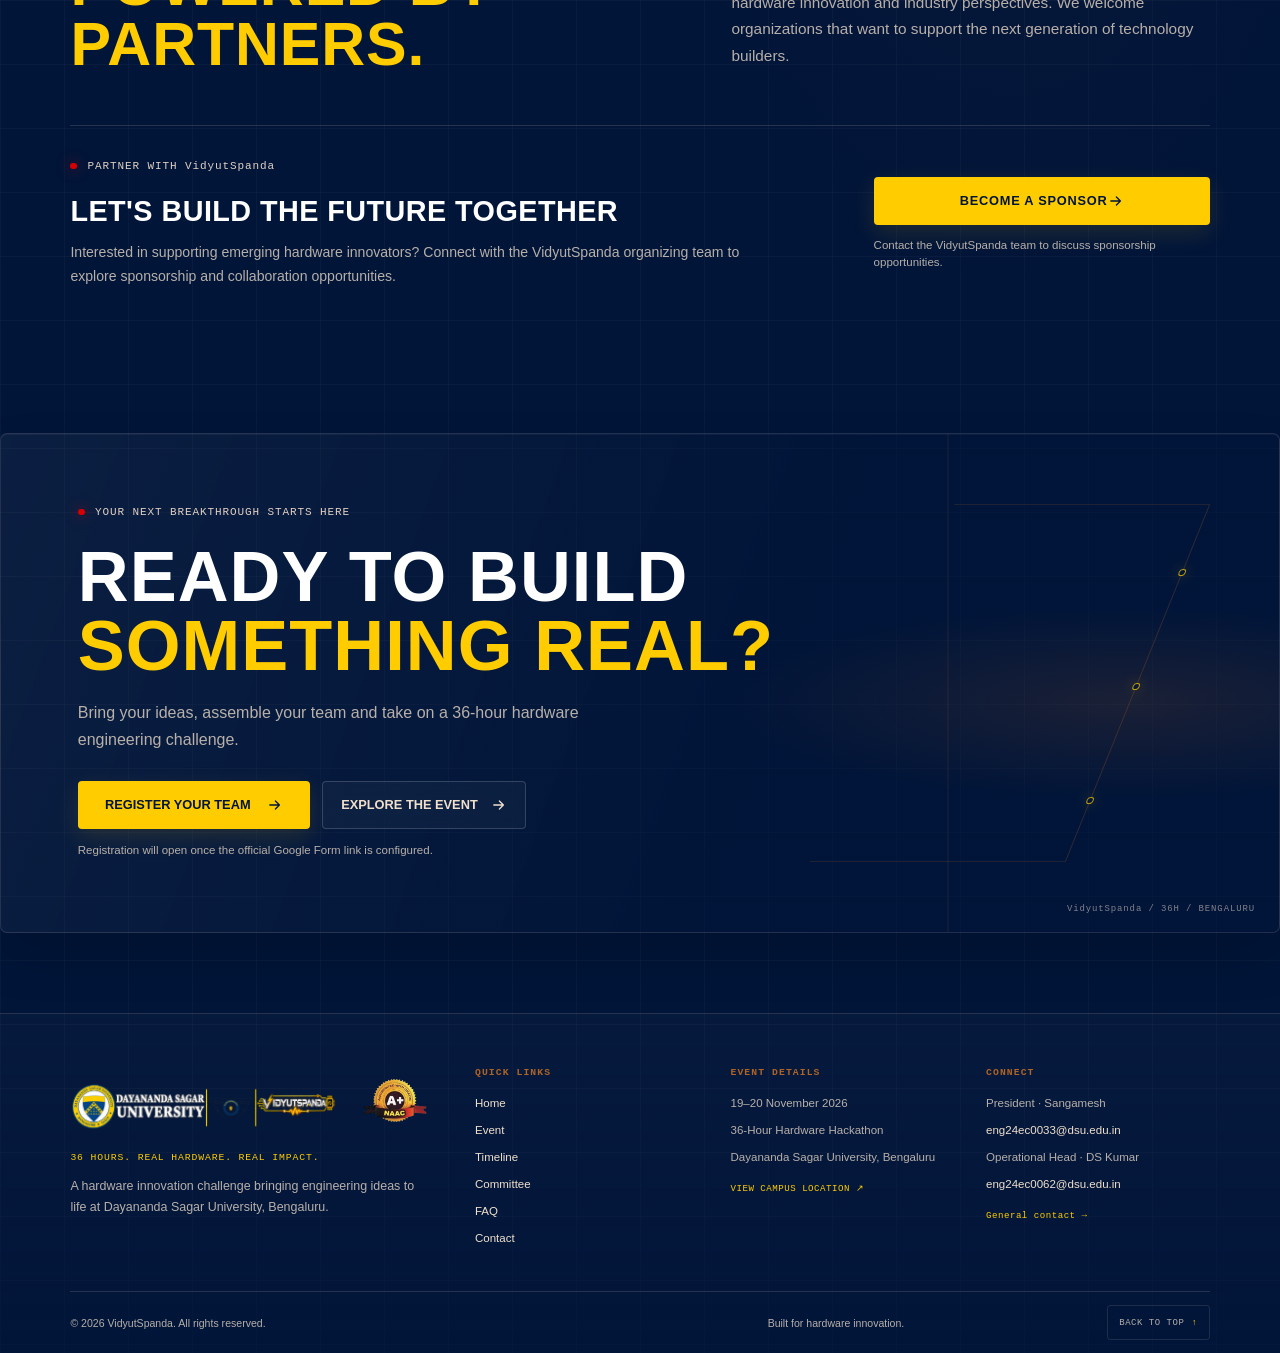
==== commit 600c388e: "removal of Sponsers" ====
--- a/index.html
+++ b/index.html
@@ -384,17 +384,6 @@
         </div>
         <p class="sponsors-intro">VidyutSpanda brings together emerging engineering talent, practical hardware innovation and industry perspectives. We welcome organizations that want to support the next generation of technology builders.</p>
       </header>
-      <div class="sponsor-showcase">
-        <div class="title-sponsor-group reveal-stagger">
-          <article class="title-sponsor-panel title-sponsor-text-only glass-panel">
-            <p class="sponsor-category-label">POWERED BY</p>
-            <div class="sponsor-card-details">
-              <span class="title-sponsor-mark"><img src="assets/images/unLogo.png" alt="Unstop logo"></span>
-              <h3>Unstop</h3>
-            </div>
-          </article>
-        </div>
-      </div>
       <aside class="partnership-cta" aria-labelledby="partnership-title" data-reveal>
         <div class="partnership-copy">
           <p class="eyebrow"><span class="signal-dot" aria-hidden="true"></span> PARTNER WITH VidyutSpanda</p>
--- a/css/style.css
+++ b/css/style.css
@@ -1504,53 +1504,6 @@
   text-decoration: none;
 }
 
-.title-sponsor-text-only {
-  min-height: 14rem;
-  grid-template-columns: minmax(0, 1fr);
-  text-align: center;
-}
-
-.title-sponsor-panel.title-sponsor-text-only .sponsor-card-details {
-  grid-row: 2;
-  grid-column: 1;
-  display: flex;
-  align-items: center;
-  justify-content: center;
-  gap: clamp(1rem, 3vw, 2rem);
-}
-
-.title-sponsor-panel.title-sponsor-text-only .sponsor-card-details h3 {
-  color: var(--color-gold);
-  font-size: clamp(3rem, 8vw, 5.5rem);
-  letter-spacing: 0.02em;
-}
-
-.title-sponsor-mark {
-  width: clamp(4rem, 9vw, 6.5rem);
-  aspect-ratio: 1;
-  flex: 0 0 auto;
-  display: grid;
-  place-items: center;
-  border: 1px solid rgba(255, 204, 0, 0.42);
-  border-radius: 50%;
-  background: radial-gradient(circle, rgba(255, 204, 0, 0.13), rgba(1, 21, 57, 0.72));
-  box-shadow: 0 0 1.4rem rgba(255, 204, 0, 0.12), inset 0 1px 0 rgba(255, 255, 255, 0.08);
-  color: var(--color-gold);
-  font-family: var(--font-display);
-  font-size: clamp(2rem, 5vw, 3.5rem);
-  font-weight: 800;
-  line-height: 1;
-  overflow: hidden;
-}
-
-.title-sponsor-mark img {
-  width: 100%;
-  height: 100%;
-  display: block;
-  border-radius: 50%;
-  object-fit: contain;
-}
-
 .title-sponsor-panel::after {
   position: absolute;
   inset: 0 auto 0 -35%;
